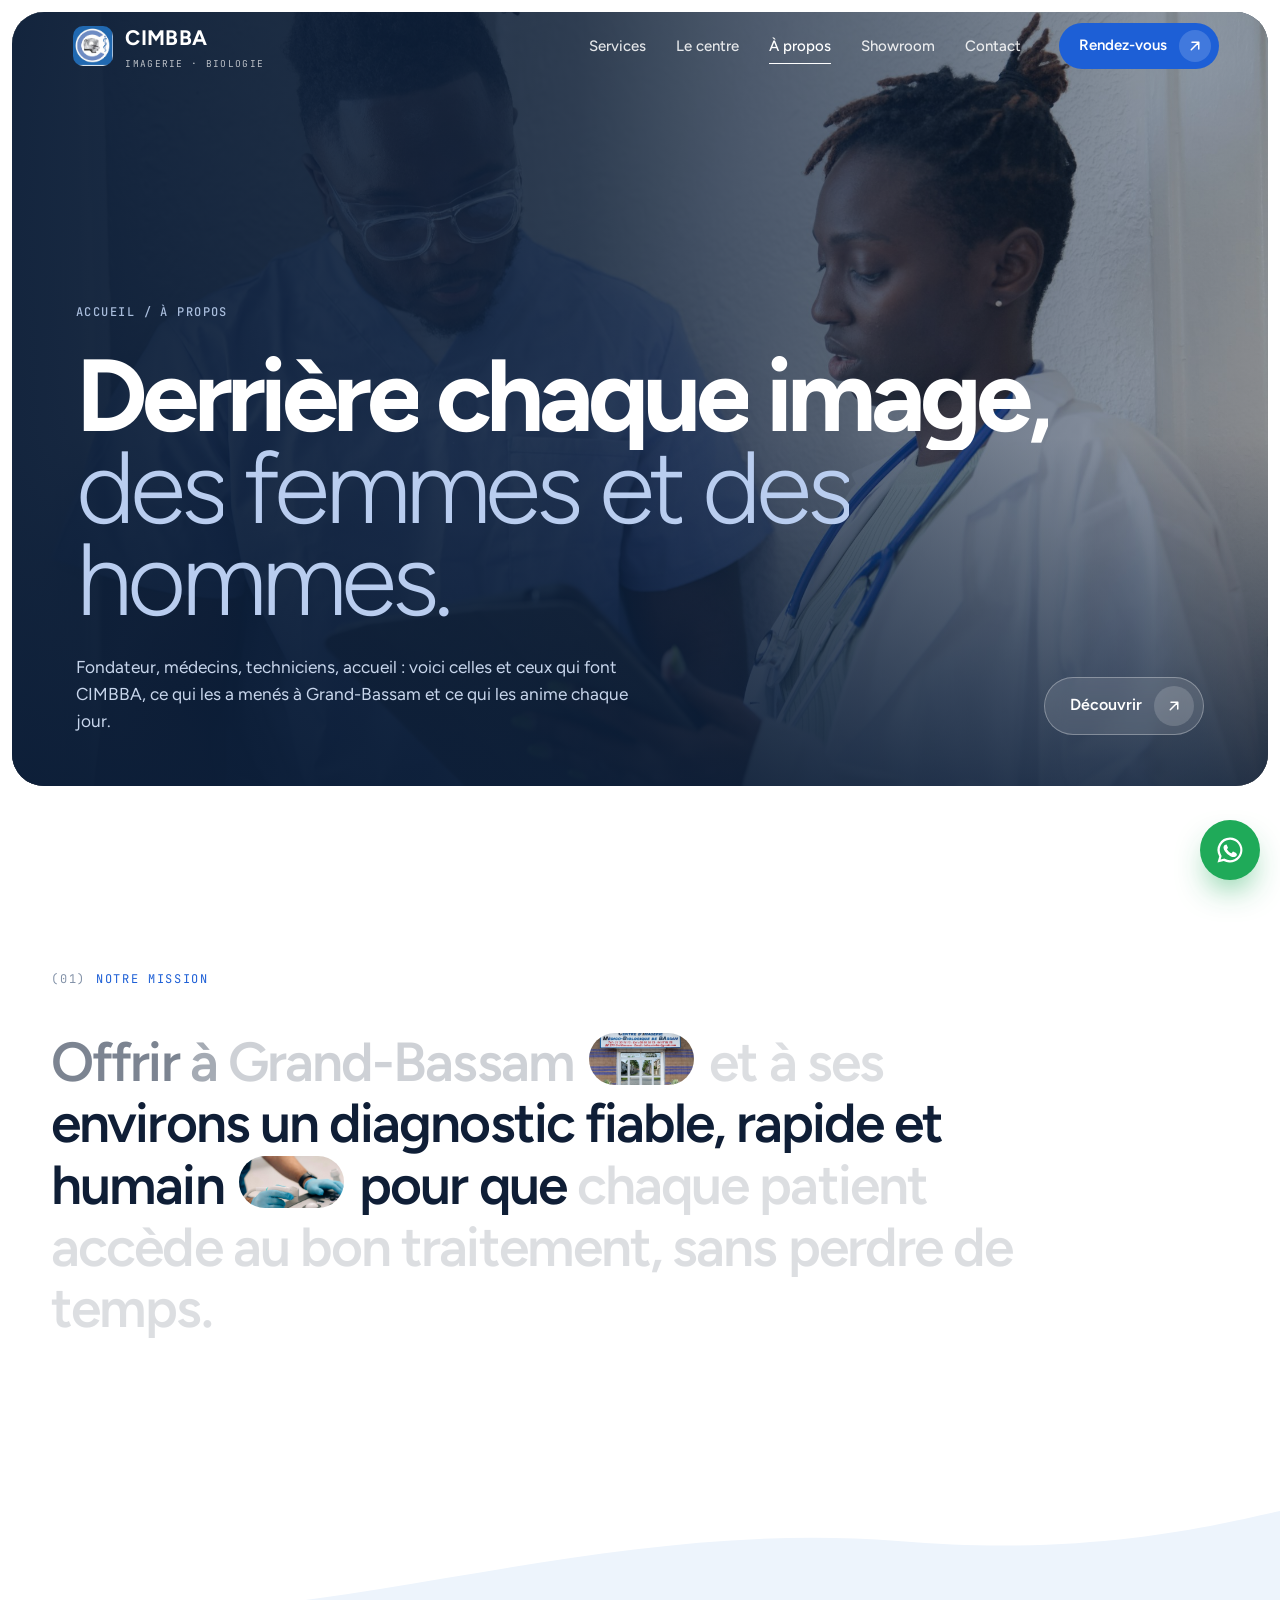
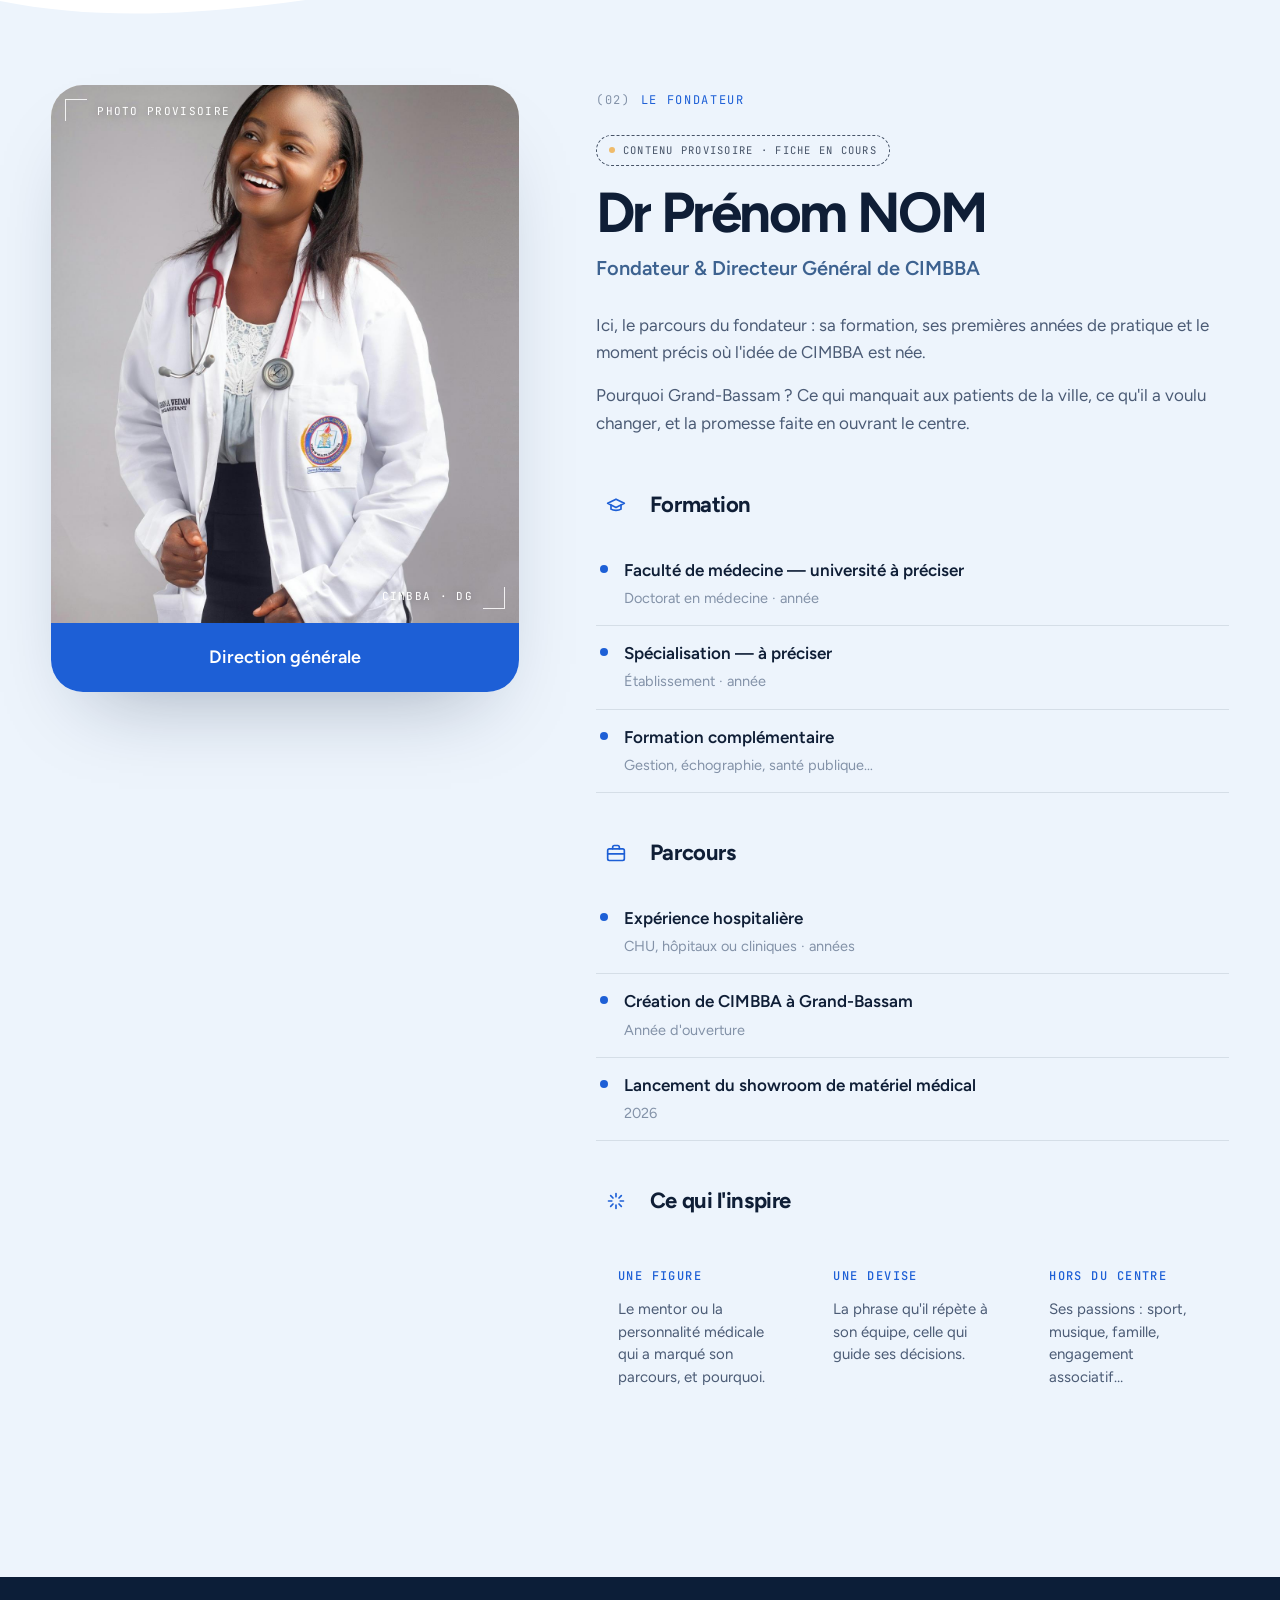
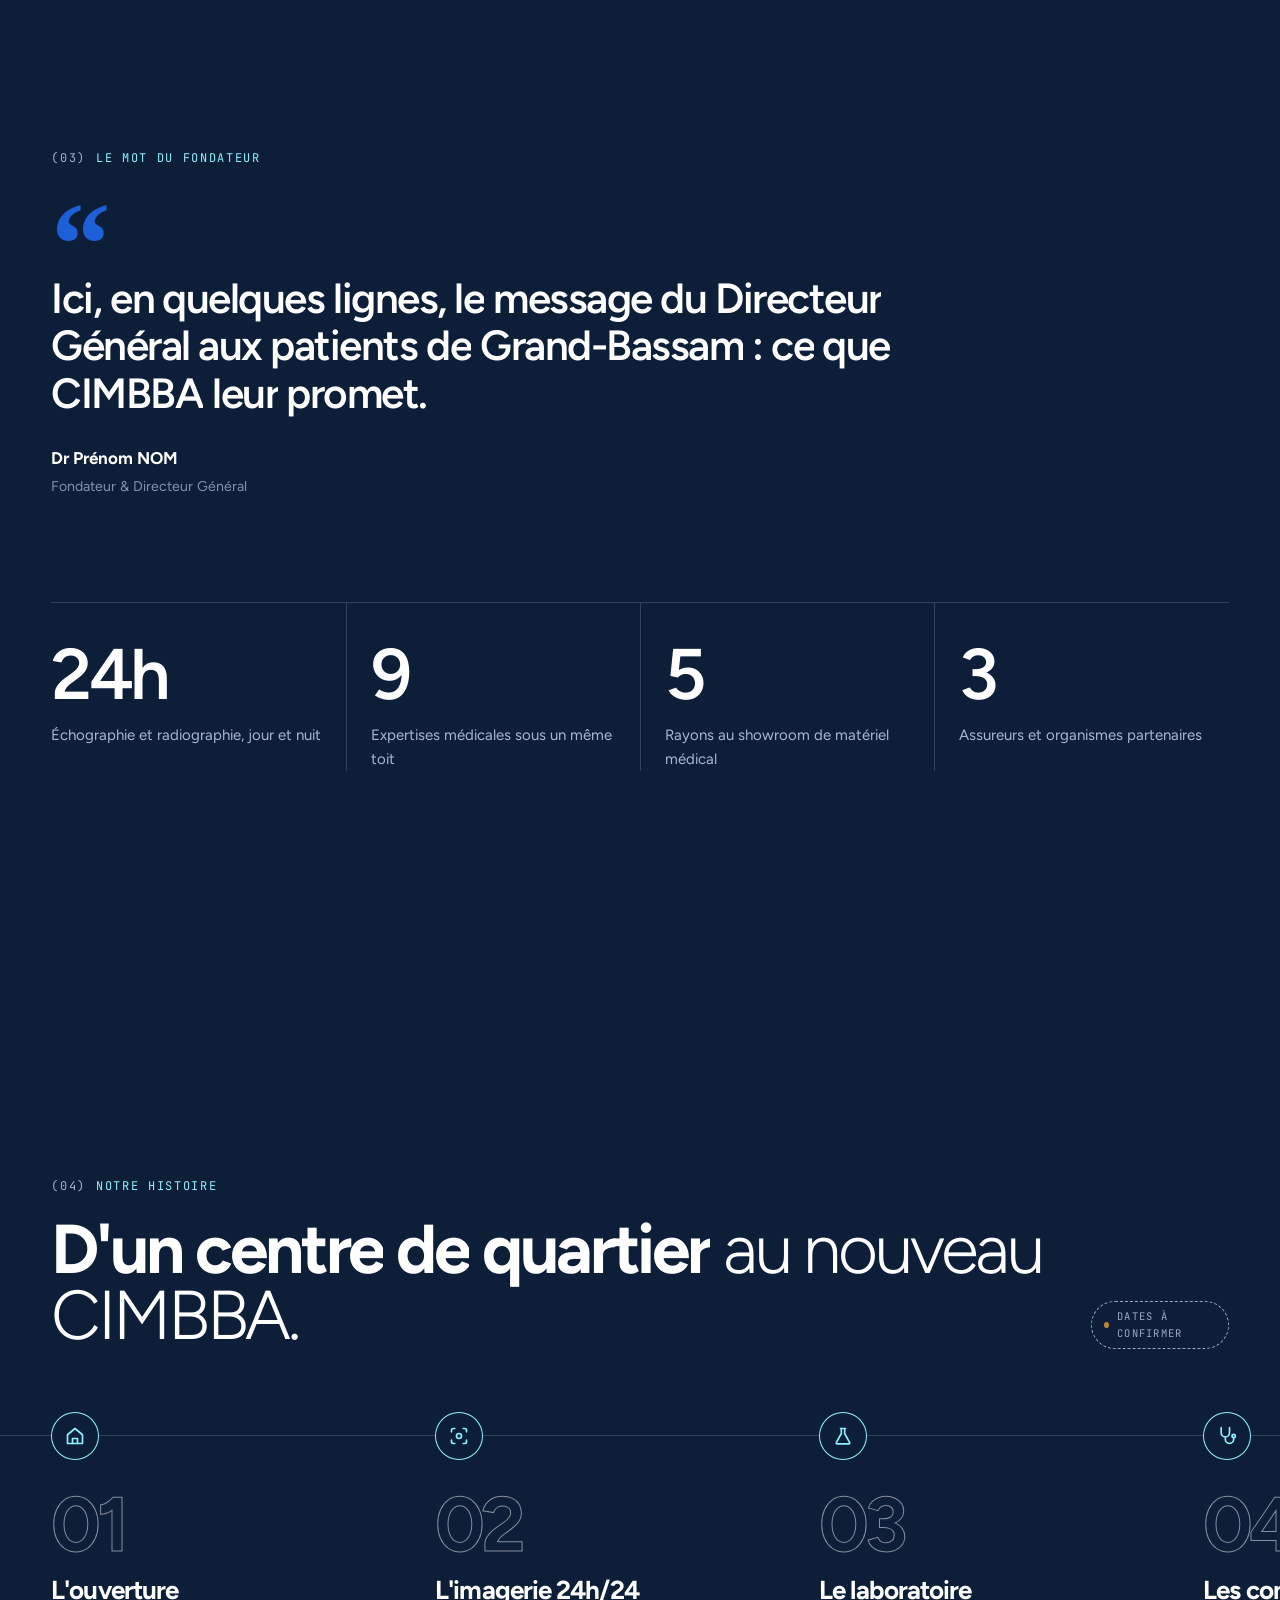
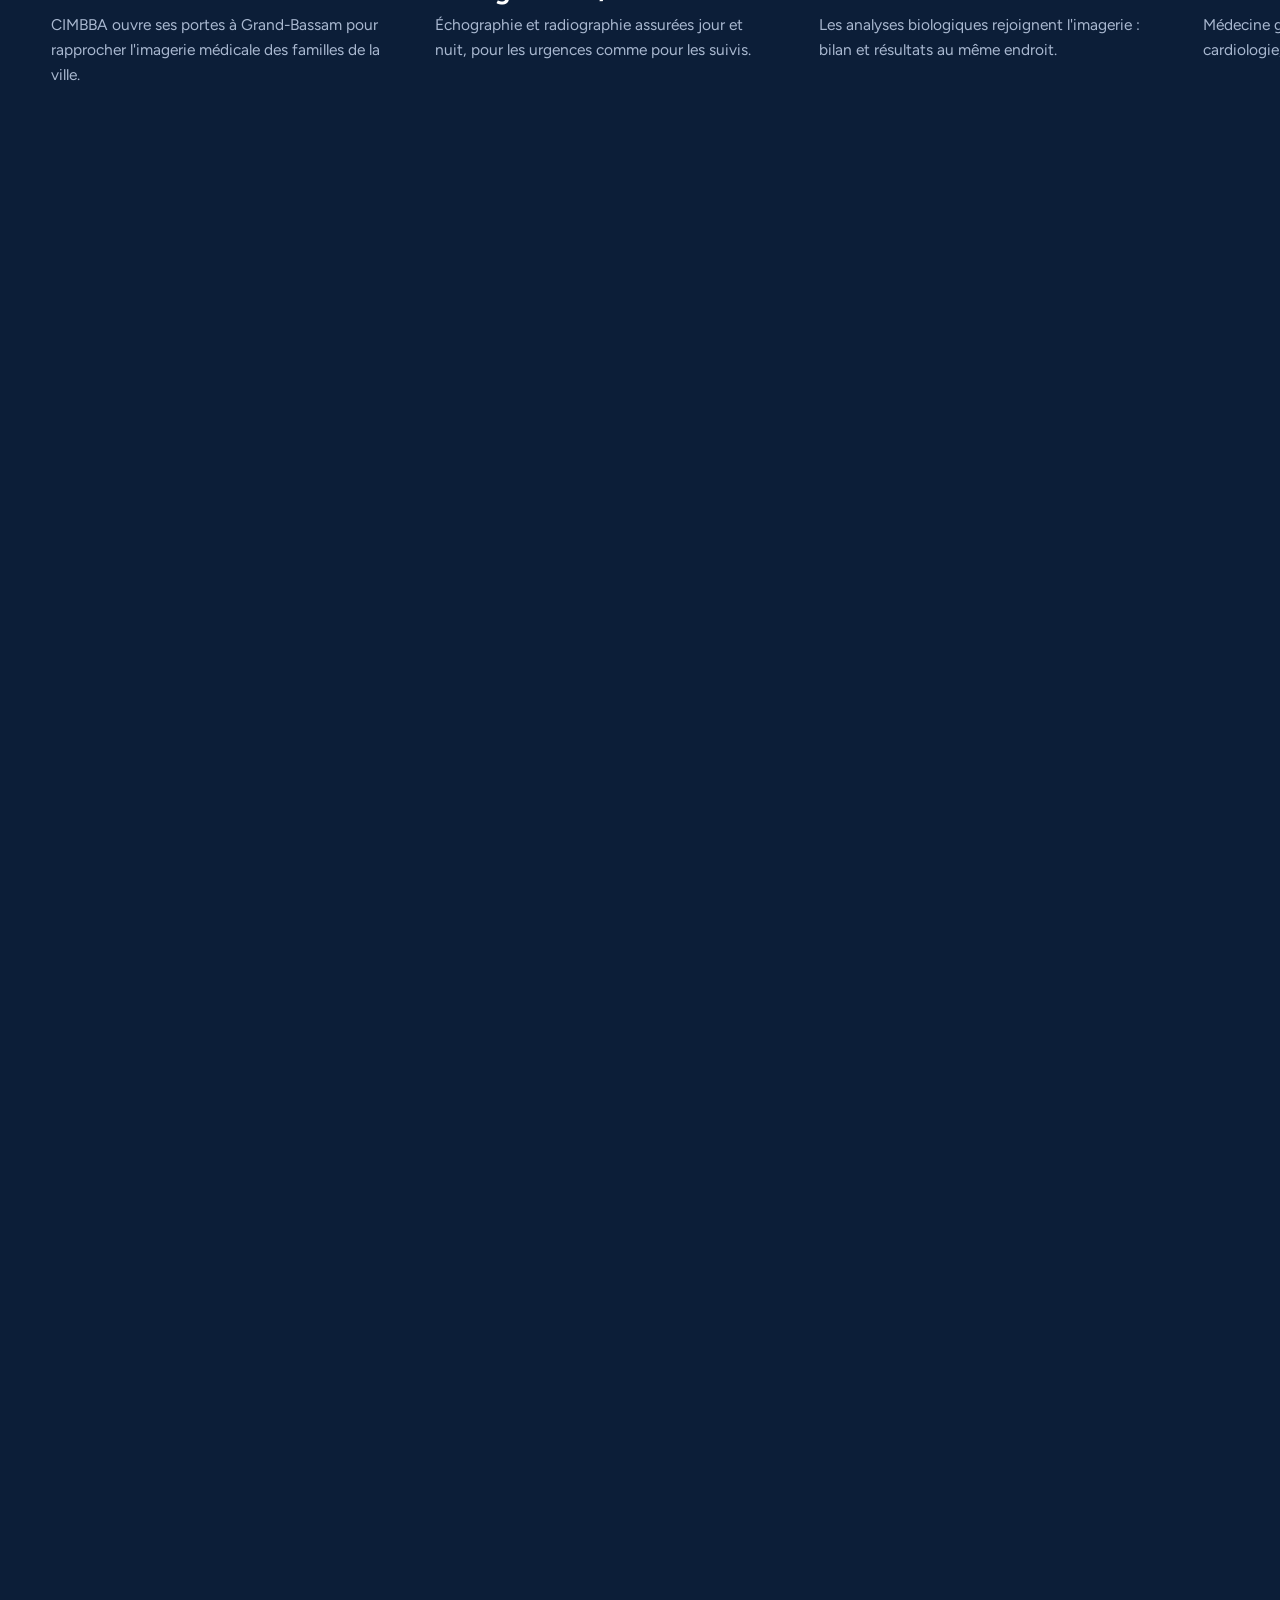
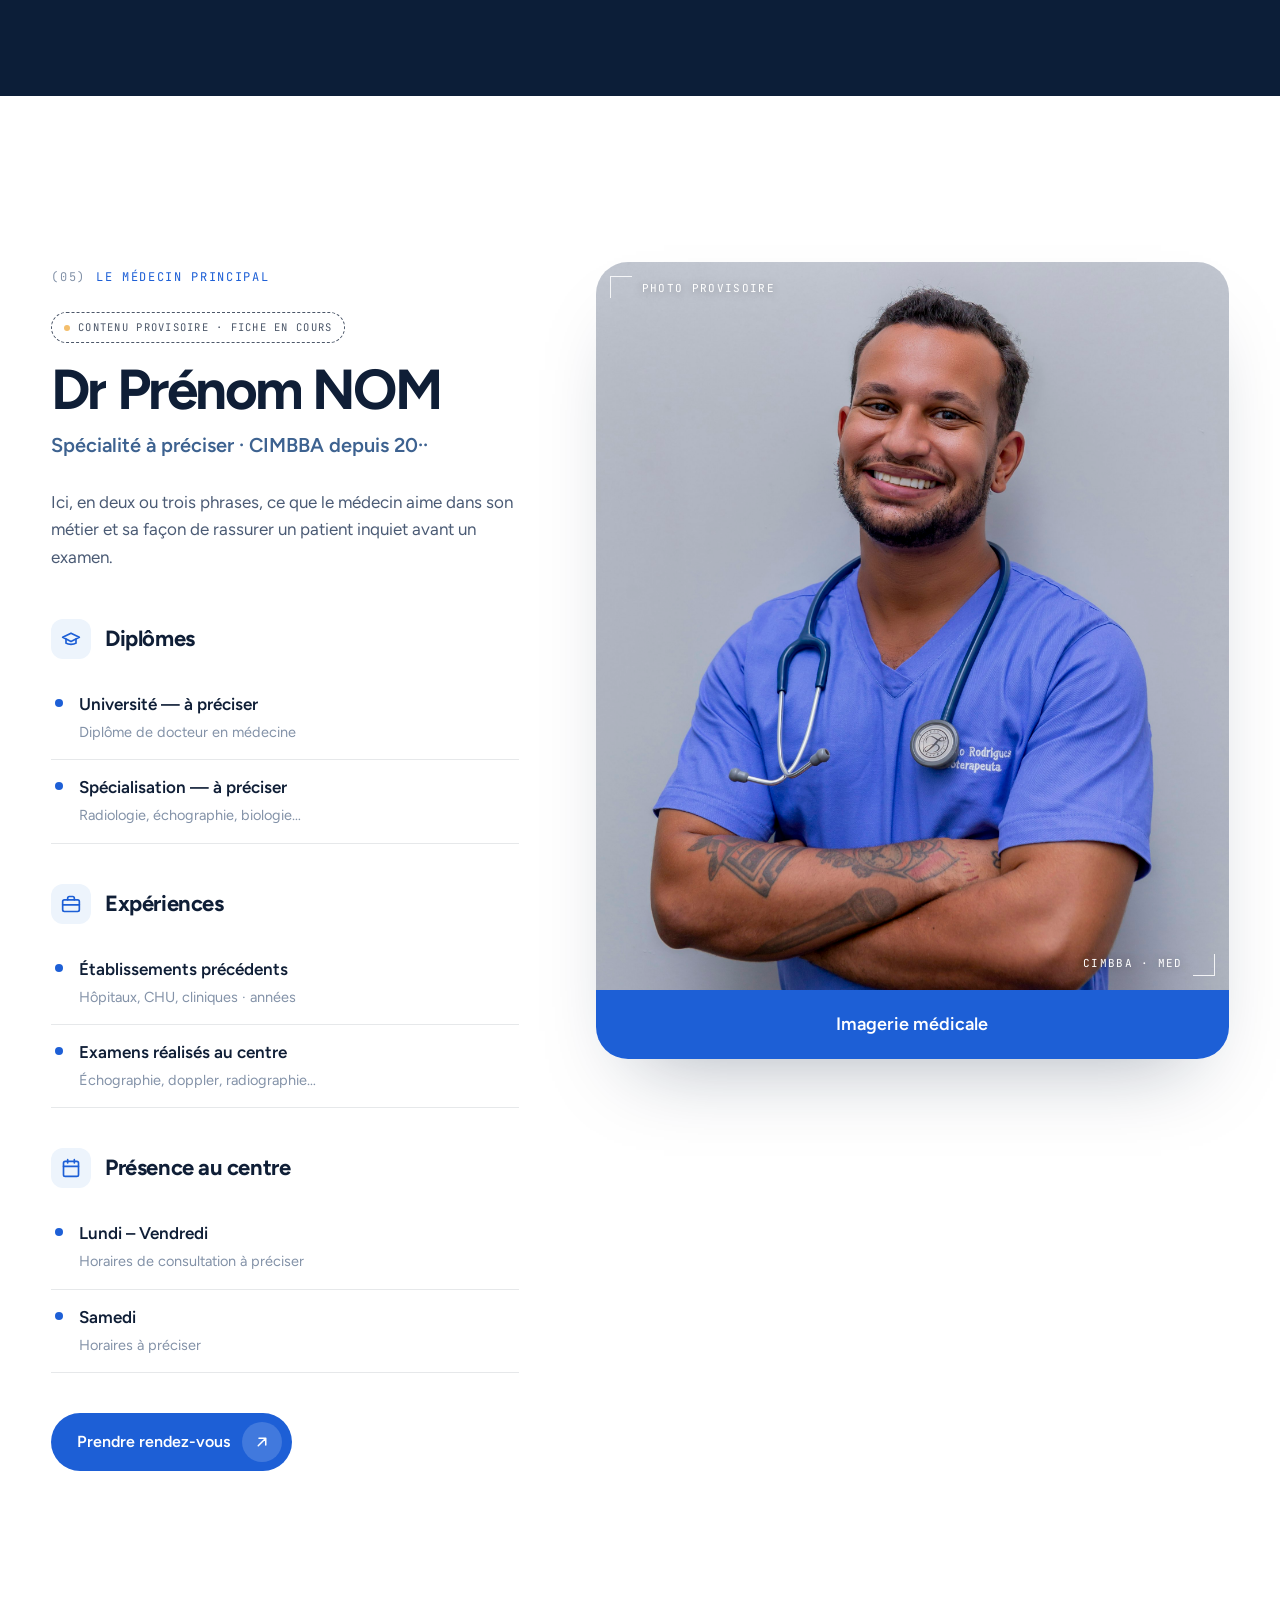
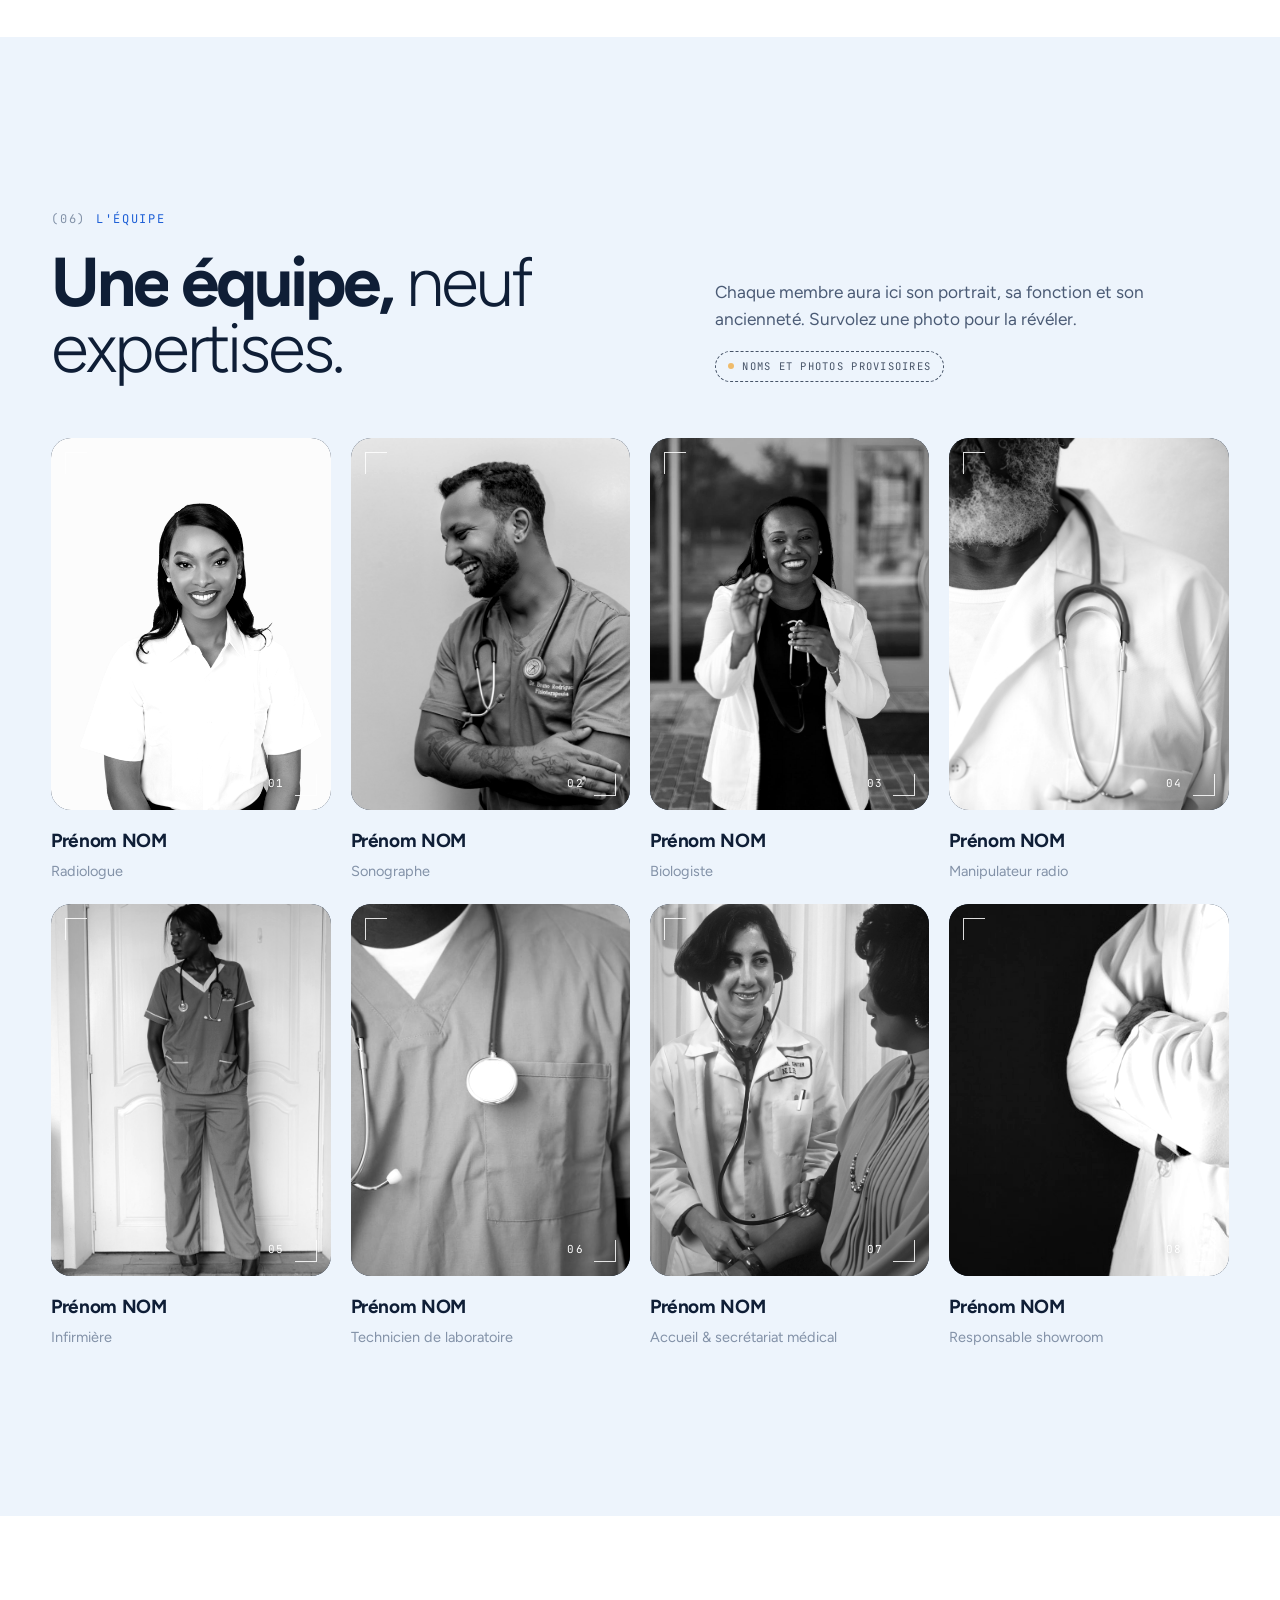
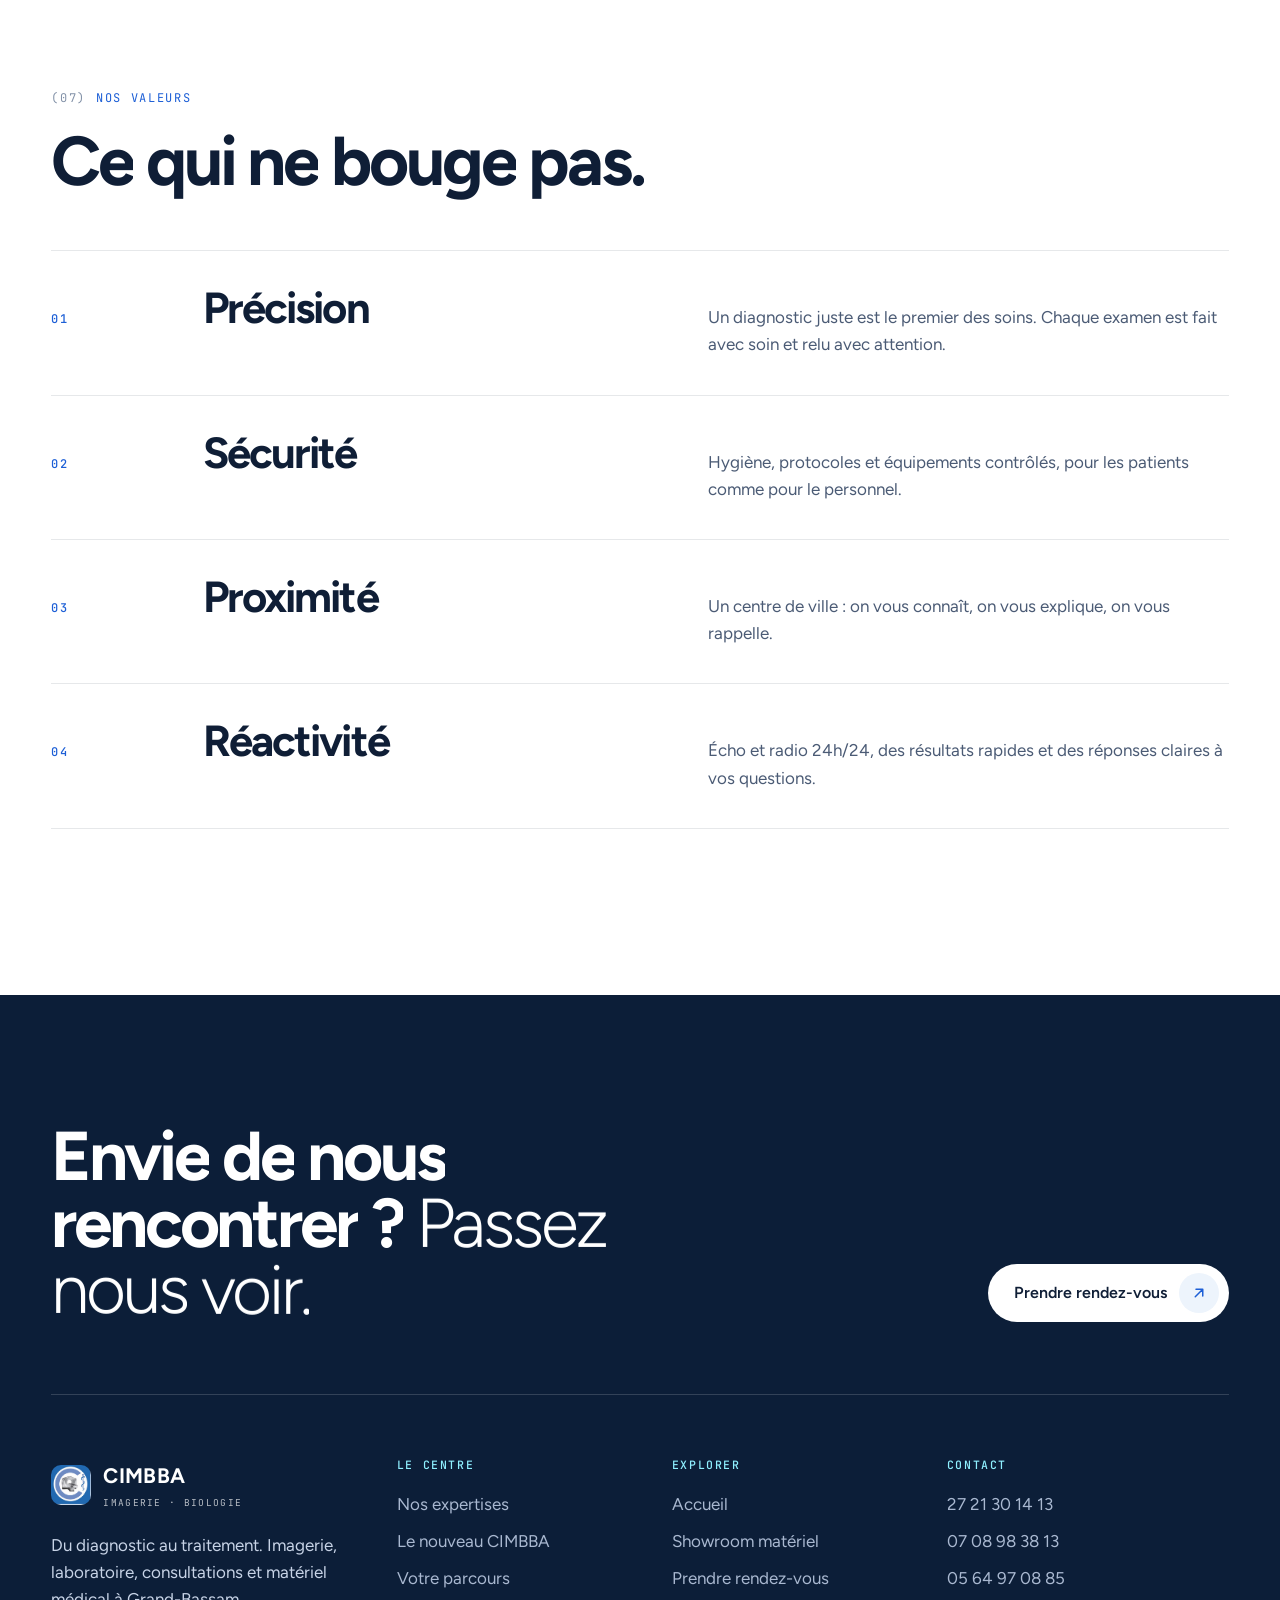
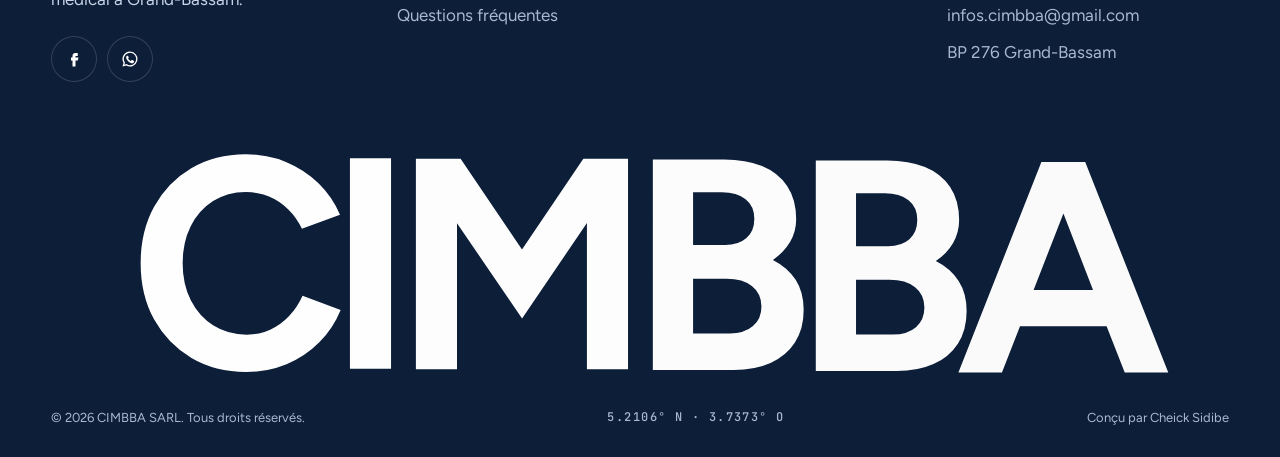
==== a-propos.html @ e75eba7c "Refonte complète du site CIMBBA : accueil, À propos et showroom - Nouvelle direction artistique insp" ====
<!DOCTYPE html>
<html lang="fr">
<head>
  <meta charset="utf-8">
  <meta name="viewport" content="width=device-width, initial-scale=1">
  <title>À propos — CIMBBA, ceux qui font le centre</title>
  <meta name="description" content="L'histoire de CIMBBA à Grand-Bassam, son fondateur, son équipe médicale et ses valeurs : du diagnostic au traitement.">
  <meta name="theme-color" content="#0c1e38">
  <meta property="og:title" content="À propos de CIMBBA">
  <meta property="og:image" content="assets/img/stock/c-tab.jpg">
  <link rel="icon" href="assets/img/new/logo-mark.png">
  <link rel="apple-touch-icon" href="assets/img/apple-touch-icon.png">
  <script>
    (function (d) {
      var h = d.documentElement, r = matchMedia("(prefers-reduced-motion: reduce)").matches;
      h.classList.add("no-loader");
      if (!r) h.classList.add("motion");
      try { if (!r && sessionStorage.getItem("cimbba-pt")) h.classList.add("pt-in"); } catch (e) {}
      setTimeout(function () { if (!window.__cimbbaReady) h.classList.remove("motion", "pt-in"); }, 5000);
    })(document);
  </script>
  <link rel="preconnect" href="https://fonts.googleapis.com">
  <link rel="preconnect" href="https://fonts.gstatic.com" crossorigin>
  <link href="https://fonts.googleapis.com/css2?family=Figtree:wght@300;400;500;600;700&family=JetBrains+Mono:wght@400;500;600&display=swap" rel="stylesheet">
  <link rel="stylesheet" href="assets/css/cimbba.css">
</head>
<body>

  <svg width="0" height="0" style="position:absolute" aria-hidden="true">
    <symbol id="i-arrow" viewBox="0 0 24 24" fill="none" stroke="currentColor" stroke-width="2" stroke-linecap="round" stroke-linejoin="round"><path d="M7 17 17 7M8 7h9v9"/></symbol>
    <symbol id="i-right" viewBox="0 0 24 24" fill="none" stroke="currentColor" stroke-width="2" stroke-linecap="round" stroke-linejoin="round"><path d="M5 12h14M13 6l6 6-6 6"/></symbol>
    <symbol id="i-phone" viewBox="0 0 24 24" fill="none" stroke="currentColor" stroke-width="2" stroke-linecap="round" stroke-linejoin="round"><path d="M22 16.9v3a2 2 0 0 1-2.2 2 19.8 19.8 0 0 1-8.6-3.1 19.5 19.5 0 0 1-6-6A19.8 19.8 0 0 1 2.1 4.2 2 2 0 0 1 4.1 2h3a2 2 0 0 1 2 1.7c.1.9.4 1.8.7 2.7a2 2 0 0 1-.5 2.1L8 9.8a16 16 0 0 0 6 6l1.3-1.3a2 2 0 0 1 2.1-.4c.9.3 1.8.6 2.7.7a2 2 0 0 1 1.7 2z"/></symbol>
    <symbol id="i-grad" viewBox="0 0 24 24" fill="none" stroke="currentColor" stroke-width="2" stroke-linecap="round" stroke-linejoin="round"><path d="M22 10 12 5 2 10l10 5 10-5z"/><path d="M6 12v5c3 2 9 2 12 0v-5"/></symbol>
    <symbol id="i-case" viewBox="0 0 24 24" fill="none" stroke="currentColor" stroke-width="2" stroke-linecap="round" stroke-linejoin="round"><rect x="2" y="7" width="20" height="14" rx="2"/><path d="M16 7V5a2 2 0 0 0-2-2h-4a2 2 0 0 0-2 2v2M2 13h20"/></symbol>
    <symbol id="i-spark" viewBox="0 0 24 24" fill="none" stroke="currentColor" stroke-width="2" stroke-linecap="round" stroke-linejoin="round"><path d="M12 3v4M12 17v4M3 12h4M17 12h4M5.6 5.6l2.8 2.8M15.6 15.6l2.8 2.8M5.6 18.4l2.8-2.8M15.6 8.4l2.8-2.8"/></symbol>
    <symbol id="i-cal" viewBox="0 0 24 24" fill="none" stroke="currentColor" stroke-width="2" stroke-linecap="round" stroke-linejoin="round"><rect x="3" y="4" width="18" height="18" rx="2"/><path d="M16 2v4M8 2v4M3 10h18"/></symbol>
    <symbol id="i-scan" viewBox="0 0 24 24" fill="none" stroke="currentColor" stroke-width="2" stroke-linecap="round" stroke-linejoin="round"><path d="M3 7V5a2 2 0 0 1 2-2h2M17 3h2a2 2 0 0 1 2 2v2M21 17v2a2 2 0 0 1-2 2h-2M7 21H5a2 2 0 0 1-2-2v-2"/><circle cx="12" cy="12" r="3"/></symbol>
    <symbol id="i-flask" viewBox="0 0 24 24" fill="none" stroke="currentColor" stroke-width="2" stroke-linecap="round" stroke-linejoin="round"><path d="M9 3h6M10 3v6L4 20a1 1 0 0 0 .9 1.5h14.2A1 1 0 0 0 20 20l-6-11V3"/></symbol>
    <symbol id="i-steth" viewBox="0 0 24 24" fill="none" stroke="currentColor" stroke-width="2" stroke-linecap="round" stroke-linejoin="round"><path d="M5 2v6a5 5 0 0 0 10 0V2M10 13v3a5 5 0 0 0 10 0v-2"/><circle cx="20" cy="12" r="2"/></symbol>
    <symbol id="i-home" viewBox="0 0 24 24" fill="none" stroke="currentColor" stroke-width="2" stroke-linecap="round" stroke-linejoin="round"><path d="M3 10.5 12 3l9 7.5V21H3z"/><path d="M9 21v-6h6v6"/></symbol>
    <symbol id="i-bag" viewBox="0 0 24 24" fill="none" stroke="currentColor" stroke-width="2" stroke-linecap="round" stroke-linejoin="round"><path d="M6 2 3 6v14a2 2 0 0 0 2 2h14a2 2 0 0 0 2-2V6l-3-4z"/><path d="M3 6h18M16 10a4 4 0 0 1-8 0"/></symbol>
    <symbol id="i-whatsapp" viewBox="0 0 24 24" fill="currentColor"><path d="M12 2a10 10 0 0 0-8.6 15.1L2 22l5-1.3A10 10 0 1 0 12 2zm0 18.2a8.2 8.2 0 0 1-4.2-1.2l-.3-.2-3 .8.8-2.9-.2-.3A8.2 8.2 0 1 1 12 20.2zm4.5-6.1c-.2-.1-1.5-.7-1.7-.8-.2-.1-.4-.1-.6.1l-.8 1c-.1.2-.3.2-.5.1a6.7 6.7 0 0 1-3.3-2.9c-.3-.4.2-.4.7-1.3.1-.2 0-.3 0-.4l-.8-1.8c-.2-.5-.4-.4-.6-.4h-.5a1 1 0 0 0-.7.3 3 3 0 0 0-.9 2.2 5.2 5.2 0 0 0 1.1 2.7 11.8 11.8 0 0 0 4.5 4c1.7.7 2.3.8 3.2.6.5-.1 1.5-.6 1.7-1.2.2-.6.2-1.1.2-1.2-.1-.1-.2-.2-.5-.3z"/></symbol>
    <symbol id="i-facebook" viewBox="0 0 24 24" fill="currentColor"><path d="M14 8h3V4h-3a4 4 0 0 0-4 4v2H8v4h2v8h4v-8h3l1-4h-4V8.5c0-.3.2-.5.5-.5z"/></symbol>
  </svg>

  <div class="pt" aria-hidden="true">
    <div class="pt__line"></div>
    <div class="pt__mark"><img src="assets/img/new/logo-mark.png" alt=""></div>
    <p class="pt__lbl mono">Chargement de l'examen…</p>
  </div>

  <!-- ======= En-tête ======= -->
  <header class="hdr">
    <div class="hdr__bar">
      <a href="index.html" class="logo" aria-label="CIMBBA — accueil">
        <span class="logo__mark"><img src="assets/img/new/logo-mark.png" alt=""></span>
        <span><span class="logo__name">CIMBBA</span><span class="logo__sub">Imagerie · Biologie</span></span>
      </a>
      <nav class="nav" aria-label="Navigation principale">
        <a class="nav__a" href="index.html#services">Services</a>
        <a class="nav__a" href="index.html#centre">Le centre</a>
        <a class="nav__a is-on" href="a-propos.html">À propos</a>
        <a class="nav__a" href="showroom.html">Showroom</a>
        <a class="nav__a" href="index.html#rendez-vous">Contact</a>
      </nav>
      <div class="hdr__cta">
        <a class="btn btn--sm" href="index.html#rendez-vous" data-magnetic><span class="btn__label"><span>Rendez-vous</span><span>Rendez-vous</span></span><span class="btn__ico"><svg><use href="#i-arrow"/></svg></span></a>
      </div>
      <button class="burger" aria-label="Menu" aria-expanded="false" aria-controls="menu"><i></i><i></i></button>
    </div>
  </header>

  <div class="menu" id="menu">
    <nav class="menu__list" aria-label="Menu mobile">
      <a class="menu__a" href="index.html"><small>01</small>Accueil</a>
      <a class="menu__a" href="index.html#services"><small>02</small>Services</a>
      <a class="menu__a" href="a-propos.html"><small>03</small>À propos</a>
      <a class="menu__a" href="showroom.html"><small>04</small>Showroom</a>
      <a class="menu__a" href="index.html#rendez-vous"><small>05</small>Rendez-vous</a>
    </nav>
    <div class="menu__foot">
      <span class="mono">Écho &amp; radio 24h/24</span>
      <a href="tel:+2250708983813">07 08 98 38 13</a>
      <a href="mailto:infos.cimbba@gmail.com">infos.cimbba@gmail.com</a>
    </div>
  </div>

  <main>

    <!-- ======= Hero ======= -->
    <section class="phero">
      <div class="phero__card">
        <div class="phero__bg"><img src="assets/img/stock/c-tab.jpg" alt="" fetchpriority="high"></div>
        <div class="phero__inner">
          <p class="phero__crumb mono" data-intro><a href="index.html">Accueil</a> / À propos</p>
          <h1 data-split="hero">Derrière chaque image, <span class="thin">des femmes et des hommes.</span></h1>
          <div class="phero__row" data-intro>
            <p class="lead" style="color:#c8d6ec">Fondateur, médecins, techniciens, accueil : voici celles et ceux qui font CIMBBA, ce qui les a menés à Grand-Bassam et ce qui les anime chaque jour.</p>
            <a class="btn btn--glass" href="#fondateur" data-magnetic><span class="btn__label"><span>Découvrir</span><span>Découvrir</span></span><span class="btn__ico"><svg><use href="#i-arrow"/></svg></span></a>
          </div>
        </div>
      </div>
    </section>

    <!-- ======= Mission ======= -->
    <section class="sec manifesto">
      <div class="wrap">
        <span class="tag" data-fade><i>(01)</i> Notre mission</span>
        <p class="manifesto__text" data-words>Offrir à Grand-Bassam <span class="pill-img"><img src="assets/img/new/facade-actuelle.jpg" alt=""></span> et à ses environs un diagnostic fiable, rapide et humain <span class="pill-img"><img src="assets/img/stock/echo1.jpg" alt=""></span> pour que chaque patient accède au bon traitement, sans perdre de temps.</p>
      </div>
    </section>

    <div class="wave" aria-hidden="true"><svg viewBox="0 0 1440 140" preserveAspectRatio="none"><path fill="currentColor" d="M0,140 L0,96 C300,150 640,10 1010,36 C1220,52 1360,22 1440,6 L1440,140 Z"/></svg></div>

    <!-- ======= Le fondateur (fiche façon « Doctor details ») ======= -->
    <section class="sec sec--ice" id="fondateur" style="padding-top:40px">
      <div class="wrap profile">
        <aside class="profile__card" data-fade>
          <div class="film">
            <img src="assets/img/stock/doc3.jpg" alt="Photo provisoire du fondateur">
            <span class="film__lbl film__lbl--tl">Photo provisoire</span>
            <span class="film__lbl film__lbl--br">CIMBBA · DG</span>
          </div>
          <div class="profile__dept">Direction générale</div>
        </aside>

        <div>
          <span class="tag" data-fade><i>(02)</i> Le fondateur</span>
          <div style="margin:22px 0 18px" data-fade><span class="provisoire">Contenu provisoire · fiche en cours</span></div>
          <h2 class="profile__name" data-split>Dr Prénom NOM</h2>
          <p class="profile__role" data-fade>Fondateur &amp; Directeur Général de CIMBBA</p>
          <div class="profile__bio" data-fade>
            <p>Ici, le parcours du fondateur : sa formation, ses premières années de pratique et le moment précis où l'idée de CIMBBA est née.</p>
            <p>Pourquoi Grand-Bassam ? Ce qui manquait aux patients de la ville, ce qu'il a voulu changer, et la promesse faite en ouvrant le centre.</p>
          </div>

          <div class="blocks">
            <div class="block" data-fade>
              <h3><span><svg><use href="#i-grad"/></svg></span> Formation</h3>
              <ul>
                <li><b>Faculté de médecine — université à préciser</b><small>Doctorat en médecine · année</small></li>
                <li><b>Spécialisation — à préciser</b><small>Établissement · année</small></li>
                <li><b>Formation complémentaire</b><small>Gestion, échographie, santé publique…</small></li>
              </ul>
            </div>
            <div class="block" data-fade>
              <h3><span><svg><use href="#i-case"/></svg></span> Parcours</h3>
              <ul>
                <li><b>Expérience hospitalière</b><small>CHU, hôpitaux ou cliniques · années</small></li>
                <li><b>Création de CIMBBA à Grand-Bassam</b><small>Année d'ouverture</small></li>
                <li><b>Lancement du showroom de matériel médical</b><small>2026</small></li>
              </ul>
            </div>
            <div class="block" data-fade>
              <h3><span><svg><use href="#i-spark"/></svg></span> Ce qui l'inspire</h3>
              <div class="inspi">
                <div><span class="mono">Une figure</span><p>Le mentor ou la personnalité médicale qui a marqué son parcours, et pourquoi.</p></div>
                <div><span class="mono">Une devise</span><p>La phrase qu'il répète à son équipe, celle qui guide ses décisions.</p></div>
                <div><span class="mono">Hors du centre</span><p>Ses passions : sport, musique, famille, engagement associatif…</p></div>
              </div>
            </div>
          </div>
        </div>
      </div>
    </section>

    <!-- ======= Le mot du fondateur + chiffres ======= -->
    <section class="sec sec--navy">
      <div class="wrap">
        <span class="tag"><i style="color:#9fb3d1">(03)</i> Le mot du fondateur</span>
        <p class="quote" data-split style="margin-top:34px;max-width:20em">Ici, en quelques lignes, le message du Directeur Général aux patients de Grand-Bassam : ce que CIMBBA leur promet.</p>
        <div class="sign" data-fade style="color:#a9b8d0"><span><b style="color:#fff">Dr Prénom NOM</b><small>Fondateur &amp; Directeur Général</small></span></div>
        <div class="kpis" style="margin-top:clamp(64px,8vw,120px)">
          <div class="kpi" data-fade><strong data-count="24" data-suffix="h">24h</strong><span>Échographie et radiographie, jour et nuit</span></div>
          <div class="kpi" data-fade data-delay="1"><strong data-count="9">9</strong><span>Expertises médicales sous un même toit</span></div>
          <div class="kpi" data-fade data-delay="2"><strong data-count="5">5</strong><span>Rayons au showroom de matériel médical</span></div>
          <div class="kpi" data-fade data-delay="3"><strong data-count="3">3</strong><span>Assureurs et organismes partenaires</span></div>
        </div>
      </div>
    </section>

    <!-- ======= Histoire (frise horizontale) ======= -->
    <section class="tl">
      <div class="tl__pin">
        <div class="tl__head">
          <div>
            <span class="tag"><i style="color:#9fb3d1">(04)</i> Notre histoire</span>
            <h2 class="h2" data-split style="margin-top:18px">D'un centre de quartier <span class="thin">au nouveau CIMBBA.</span></h2>
          </div>
          <span class="provisoire" style="color:#c8d6ec">Dates à confirmer</span>
        </div>
        <div class="tl__track">
          <div class="tl__item"><span class="tl__dot"><svg><use href="#i-home"/></svg></span><div class="tl__year">01</div><h3>L'ouverture</h3><p>CIMBBA ouvre ses portes à Grand-Bassam pour rapprocher l'imagerie médicale des familles de la ville.</p></div>
          <div class="tl__item"><span class="tl__dot"><svg><use href="#i-scan"/></svg></span><div class="tl__year">02</div><h3>L'imagerie 24h/24</h3><p>Échographie et radiographie assurées jour et nuit, pour les urgences comme pour les suivis.</p></div>
          <div class="tl__item"><span class="tl__dot"><svg><use href="#i-flask"/></svg></span><div class="tl__year">03</div><h3>Le laboratoire</h3><p>Les analyses biologiques rejoignent l'imagerie : bilan et résultats au même endroit.</p></div>
          <div class="tl__item"><span class="tl__dot"><svg><use href="#i-steth"/></svg></span><div class="tl__year">04</div><h3>Les consultations</h3><p>Médecine générale, gynécologie, pédiatrie, cardiologie, neurologie et rhumatologie.</p></div>
          <div class="tl__item"><span class="tl__dot"><svg><use href="#i-spark"/></svg></span><div class="tl__year">2026</div><h3>Le nouveau CIMBBA</h3><p>Travaux, nouvelle identité, nouveaux espaces d'accueil et d'attente, signalétique repensée.</p></div>
          <div class="tl__item"><span class="tl__dot"><svg><use href="#i-bag"/></svg></span><div class="tl__year">2026</div><h3>Le showroom</h3><p>Ouverture de l'espace de vente de matériel et d'équipement médical.</p></div>
          <div class="tl__item"><span class="tl__dot"><svg><use href="#i-arrow"/></svg></span><div class="tl__year">Demain</div><h3>La suite</h3><p>Elle s'écrit avec nos patients, nos partenaires et les médecins qui nous font confiance.</p></div>
        </div>
      </div>
    </section>

    <!-- ======= Médecin principal ======= -->
    <section class="sec" id="medecin">
      <div class="wrap profile">
        <div>
          <span class="tag" data-fade><i>(05)</i> Le médecin principal</span>
          <div style="margin:22px 0 18px" data-fade><span class="provisoire">Contenu provisoire · fiche en cours</span></div>
          <h2 class="profile__name" data-split>Dr Prénom NOM</h2>
          <p class="profile__role" data-fade>Spécialité à préciser · CIMBBA depuis 20··</p>
          <div class="profile__bio" data-fade>
            <p>Ici, en deux ou trois phrases, ce que le médecin aime dans son métier et sa façon de rassurer un patient inquiet avant un examen.</p>
          </div>
          <div class="blocks">
            <div class="block" data-fade>
              <h3><span><svg><use href="#i-grad"/></svg></span> Diplômes</h3>
              <ul>
                <li><b>Université — à préciser</b><small>Diplôme de docteur en médecine</small></li>
                <li><b>Spécialisation — à préciser</b><small>Radiologie, échographie, biologie…</small></li>
              </ul>
            </div>
            <div class="block" data-fade>
              <h3><span><svg><use href="#i-case"/></svg></span> Expériences</h3>
              <ul>
                <li><b>Établissements précédents</b><small>Hôpitaux, CHU, cliniques · années</small></li>
                <li><b>Examens réalisés au centre</b><small>Échographie, doppler, radiographie…</small></li>
              </ul>
            </div>
            <div class="block" data-fade>
              <h3><span><svg><use href="#i-cal"/></svg></span> Présence au centre</h3>
              <ul>
                <li><b>Lundi – Vendredi</b><small>Horaires de consultation à préciser</small></li>
                <li><b>Samedi</b><small>Horaires à préciser</small></li>
              </ul>
            </div>
          </div>
          <div style="margin-top:40px" data-fade>
            <a class="btn" href="index.html#rendez-vous" data-magnetic><span class="btn__label"><span>Prendre rendez-vous</span><span>Prendre rendez-vous</span></span><span class="btn__ico"><svg><use href="#i-arrow"/></svg></span></a>
          </div>
        </div>
        <aside class="profile__card" data-fade>
          <div class="film">
            <img src="assets/img/stock/p-man1.jpg" alt="Photo provisoire du médecin principal">
            <span class="film__lbl film__lbl--tl">Photo provisoire</span>
            <span class="film__lbl film__lbl--br">CIMBBA · MED</span>
          </div>
          <div class="profile__dept">Imagerie médicale</div>
        </aside>
      </div>
    </section>

    <!-- ======= Équipe ======= -->
    <section class="sec sec--ice">
      <div class="wrap">
        <div class="ba-head">
          <div>
            <span class="tag"><i>(06)</i> L'équipe</span>
            <h2 class="h2" data-split style="margin-top:18px">Une équipe, <span class="thin">neuf expertises.</span></h2>
          </div>
          <div>
            <p class="lead" data-fade>Chaque membre aura ici son portrait, sa fonction et son ancienneté. Survolez une photo pour la révéler.</p>
            <div style="margin-top:18px" data-fade><span class="provisoire">Noms et photos provisoires</span></div>
          </div>
        </div>
        <div class="team">
          <div class="member" data-fade><div class="film"><img src="assets/img/stock/p-woman1.jpg" alt="" loading="lazy"><span class="film__lbl film__lbl--br">01</span></div><div class="member__info"><b>Prénom NOM</b><span>Radiologue</span></div></div>
          <div class="member" data-fade data-delay="1"><div class="film"><img src="assets/img/stock/p-man2.jpg" alt="" loading="lazy"><span class="film__lbl film__lbl--br">02</span></div><div class="member__info"><b>Prénom NOM</b><span>Sonographe</span></div></div>
          <div class="member" data-fade data-delay="2"><div class="film"><img src="assets/img/stock/doc2.jpg" alt="" loading="lazy"><span class="film__lbl film__lbl--br">03</span></div><div class="member__info"><b>Prénom NOM</b><span>Biologiste</span></div></div>
          <div class="member" data-fade data-delay="3"><div class="film"><img src="assets/img/stock/c-man.jpg" alt="" loading="lazy"><span class="film__lbl film__lbl--br">04</span></div><div class="member__info"><b>Prénom NOM</b><span>Manipulateur radio</span></div></div>
          <div class="member" data-fade><div class="film"><img src="assets/img/stock/p-woman2.jpg" alt="" loading="lazy"><span class="film__lbl film__lbl--br">05</span></div><div class="member__info"><b>Prénom NOM</b><span>Infirmière</span></div></div>
          <div class="member" data-fade data-delay="1"><div class="film"><img src="assets/img/stock/doc4.jpg" alt="" loading="lazy"><span class="film__lbl film__lbl--br">06</span></div><div class="member__info"><b>Prénom NOM</b><span>Technicien de laboratoire</span></div></div>
          <div class="member" data-fade data-delay="2"><div class="film"><img src="assets/img/stock/c-talk.jpg" alt="" loading="lazy"><span class="film__lbl film__lbl--br">07</span></div><div class="member__info"><b>Prénom NOM</b><span>Accueil &amp; secrétariat médical</span></div></div>
          <div class="member" data-fade data-delay="3"><div class="film"><img src="assets/img/stock/p-coat.jpg" alt="" loading="lazy" style="object-position:50% 20%"><span class="film__lbl film__lbl--br">08</span></div><div class="member__info"><b>Prénom NOM</b><span>Responsable showroom</span></div></div>
        </div>
      </div>
    </section>

    <!-- ======= Valeurs ======= -->
    <section class="sec">
      <div class="wrap">
        <span class="tag" data-fade><i>(07)</i> Nos valeurs</span>
        <h2 class="h2" data-split style="margin:18px 0 56px">Ce qui ne bouge pas.</h2>
        <div class="values">
          <div class="value" data-fade><span class="mono">01</span><h3>Précision</h3><p>Un diagnostic juste est le premier des soins. Chaque examen est fait avec soin et relu avec attention.</p></div>
          <div class="value" data-fade><span class="mono">02</span><h3>Sécurité</h3><p>Hygiène, protocoles et équipements contrôlés, pour les patients comme pour le personnel.</p></div>
          <div class="value" data-fade><span class="mono">03</span><h3>Proximité</h3><p>Un centre de ville : on vous connaît, on vous explique, on vous rappelle.</p></div>
          <div class="value" data-fade><span class="mono">04</span><h3>Réactivité</h3><p>Écho et radio 24h/24, des résultats rapides et des réponses claires à vos questions.</p></div>
        </div>
      </div>
    </section>

  </main>

  <!-- ======= Pied de page ======= -->
  <footer class="ftr">
    <div class="wrap">
      <div class="ftr__cta">
        <h2 class="h2" data-split>Envie de nous rencontrer ? <span class="thin">Passez nous voir.</span></h2>
        <a class="btn btn--light" href="index.html#rendez-vous" data-magnetic><span class="btn__label"><span>Prendre rendez-vous</span><span>Prendre rendez-vous</span></span><span class="btn__ico"><svg><use href="#i-arrow"/></svg></span></a>
      </div>
      <div class="ftr__grid">
        <div>
          <a href="index.html" class="logo"><span class="logo__mark"><img src="assets/img/new/logo-mark.png" alt=""></span><span><span class="logo__name">CIMBBA</span><span class="logo__sub">Imagerie · Biologie</span></span></a>
          <p class="ftr__about">Du diagnostic au traitement. Imagerie, laboratoire, consultations et matériel médical à Grand-Bassam.</p>
          <div class="ftr__social">
            <a href="https://www.facebook.com/cimbba.cimbba" target="_blank" rel="noopener" aria-label="Facebook"><svg><use href="#i-facebook"/></svg></a>
            <a href="https://wa.me/2250708983813" target="_blank" rel="noopener" aria-label="WhatsApp"><svg><use href="#i-whatsapp"/></svg></a>
          </div>
        </div>
        <div>
          <h4>Le centre</h4>
          <ul>
            <li><a href="index.html#services">Nos expertises</a></li>
            <li><a href="index.html#centre">Le nouveau CIMBBA</a></li>
            <li><a href="index.html#parcours">Votre parcours</a></li>
            <li><a href="index.html#faq">Questions fréquentes</a></li>
          </ul>
        </div>
        <div>
          <h4>Explorer</h4>
          <ul>
            <li><a href="index.html">Accueil</a></li>
            <li><a href="showroom.html">Showroom matériel</a></li>
            <li><a href="index.html#rendez-vous">Prendre rendez-vous</a></li>
          </ul>
        </div>
        <div>
          <h4>Contact</h4>
          <ul>
            <li><a href="tel:+2252721301413">27 21 30 14 13</a></li>
            <li><a href="tel:+2250708983813">07 08 98 38 13</a></li>
            <li><a href="tel:+2250564970885">05 64 97 08 85</a></li>
            <li><a href="mailto:infos.cimbba@gmail.com">infos.cimbba@gmail.com</a></li>
            <li>BP 276 Grand-Bassam</li>
          </ul>
        </div>
      </div>
    </div>
    <div class="ftr__word" aria-hidden="true">CIMBBA</div>
    <div class="wrap">
      <div class="ftr__bottom">
        <span>© <span data-year>2026</span> CIMBBA SARL. Tous droits réservés.</span>
        <span class="mono">5.2106° N · 3.7373° O</span>
        <span>Conçu par <a href="https://www.linkedin.com/in/cheick-sidibe27/" target="_blank" rel="noopener">Cheick Sidibe</a></span>
      </div>
    </div>
  </footer>

  <a class="wa" href="https://wa.me/2250708983813" target="_blank" rel="noopener" aria-label="Nous écrire sur WhatsApp"><svg><use href="#i-whatsapp"/></svg></a>

  <script src="assets/vendor/motion/gsap.min.js"></script>
  <script src="assets/vendor/motion/ScrollTrigger.min.js"></script>
  <script src="assets/vendor/motion/lenis.min.js"></script>
  <script src="assets/js/cimbba.js"></script>
</body>
</html>
---- assets/css/cimbba.css ----
/* ==========================================================================
   CIMBBA — design system
   DA : bleu ardoise / bleu clinique / blanc glacé + langage « film de radiologie »
   (repères d'angle, annotations mono, balayages). Animations : assets/js/cimbba.js
   ========================================================================== */

:root {
  --navy: #0c1e38;
  --navy-2: #13294a;
  --slate: #2d4b6e;
  --slate-2: #3d6290;
  --blue: #1d5fd6;
  --blue-2: #154bb0;
  --sky: #d8e8fb;
  --ice: #edf4fc;
  --mist: #f6f9fd;
  --white: #ffffff;
  --ink: #0f1e36;
  --ink-2: #4b5b75;
  --muted: #8392a8;
  --line: rgba(15, 30, 54, .1);
  --line-light: rgba(255, 255, 255, .16);
  --scan: #8ff0ff;
  --green: #62c25b;

  --font: "Figtree", system-ui, -apple-system, "Segoe UI", Roboto, sans-serif;
  --mono: "JetBrains Mono", ui-monospace, "SFMono-Regular", Menlo, monospace;

  --r-sm: 12px;
  --r: 20px;
  --r-lg: 32px;
  --ease: cubic-bezier(.65, .05, .2, 1);
  --ease-out: cubic-bezier(.16, 1, .3, 1);
  --gutter: clamp(16px, 4vw, 56px);
  --max: 1320px;
  --header-h: 84px;
}

*, *::before, *::after { box-sizing: border-box; }
html { -webkit-text-size-adjust: 100%; }
html.lenis, html.lenis body { height: auto; }
.lenis.lenis-smooth { scroll-behavior: auto !important; }
.lenis.lenis-stopped { overflow: hidden; }
body {
  margin: 0;
  font-family: var(--font);
  font-size: 17px;
  line-height: 1.6;
  color: var(--ink);
  background: var(--white);
  -webkit-font-smoothing: antialiased;
  overflow-x: hidden;
}
img, svg, video { display: block; max-width: 100%; }
a { color: inherit; text-decoration: none; }
button, input, select, textarea { font: inherit; color: inherit; }
button { cursor: pointer; }
h1, h2, h3, h4 { margin: 0; font-weight: 700; letter-spacing: -0.035em; line-height: 1; }
p { margin: 0; }
ul, ol { margin: 0; padding: 0; list-style: none; }
::selection { background: var(--blue); color: #fff; }
:focus-visible { outline: 2px solid var(--blue); outline-offset: 3px; border-radius: 6px; }
.sr-only { position: absolute; width: 1px; height: 1px; overflow: hidden; clip: rect(0 0 0 0); white-space: nowrap; }

.wrap { width: 100%; max-width: var(--max); margin: 0 auto; padding: 0 var(--gutter); }
.sec { padding: clamp(96px, 13vw, 180px) 0; position: relative; }
.sec--ice { background: var(--ice); }
.sec--navy { background: var(--navy); color: #fff; }

/* ---------- Typo ---------- */
.mono { font-family: var(--mono); font-size: 12px; letter-spacing: .12em; text-transform: uppercase; font-weight: 500; }
.tag { display: inline-flex; align-items: center; gap: 10px; font-family: var(--mono); font-size: 12px; letter-spacing: .14em; text-transform: uppercase; color: var(--blue); }
.tag i { font-style: normal; color: var(--muted); }
.sec--navy .tag, .on-dark .tag { color: var(--scan); }
.display { font-size: clamp(46px, 7.4vw, 124px); line-height: .92; letter-spacing: -0.05em; }
.h2 { font-size: clamp(38px, 5.4vw, 84px); line-height: .96; letter-spacing: -0.045em; }
.h3 { font-size: clamp(26px, 2.6vw, 38px); letter-spacing: -0.03em; line-height: 1.05; }
.lead { font-size: clamp(17px, 1.35vw, 21px); color: var(--ink-2); line-height: 1.55; max-width: 560px; }
.sec--navy .lead { color: #b6c4db; }
.muted { color: var(--muted); }
.thin { font-weight: 300; }
.blue { color: var(--blue); }

/* Mots découpés (animation des titres) */
.w { display: inline-block; overflow: hidden; vertical-align: top; padding-bottom: .08em; margin-bottom: -.08em; }
.wi { display: inline-block; will-change: transform; }

/* ---------- Boutons ---------- */
.btn {
  --bg: var(--blue); --fg: #fff;
  position: relative; display: inline-flex; align-items: center; gap: 12px;
  height: 58px; padding: 0 10px 0 26px; border-radius: 999px; border: 0;
  background: var(--bg); color: var(--fg); font-weight: 600; font-size: 16px; white-space: nowrap;
  overflow: hidden; isolation: isolate; transition: background .4s var(--ease);
}
.btn__label { position: relative; display: block; overflow: hidden; height: 1.3em; line-height: 1.3em; }
.btn__label span { display: block; transition: transform .55s var(--ease); }
.btn__label span + span { position: absolute; left: 0; top: 100%; }
.btn:hover .btn__label span { transform: translateY(-100%); }
.btn__ico { width: 40px; height: 40px; border-radius: 50%; background: rgba(255, 255, 255, .16); display: grid; place-items: center; flex: none; transition: transform .55s var(--ease); }
.btn__ico svg { width: 18px; height: 18px; }
.btn:hover .btn__ico { transform: rotate(-45deg); }
.btn--light { --bg: #fff; --fg: var(--ink); }
.btn--light .btn__ico { background: var(--ice); color: var(--blue); }
.btn--ghost { --bg: transparent; --fg: currentColor; box-shadow: inset 0 0 0 1.5px currentColor; }
.btn--ghost .btn__ico { background: transparent; box-shadow: inset 0 0 0 1.5px currentColor; }
.btn--glass { --bg: rgba(255, 255, 255, .12); --fg: #fff; backdrop-filter: blur(10px); -webkit-backdrop-filter: blur(10px); box-shadow: inset 0 0 0 1px rgba(255, 255, 255, .3); }
.btn--wa { --bg: #1faa59; }
.btn--sm { height: 46px; padding: 0 8px 0 20px; font-size: 15px; }
.btn--sm .btn__ico { width: 32px; height: 32px; }
.btn--plain { padding: 0 26px; }

.link { position: relative; display: inline-flex; align-items: center; gap: 10px; font-weight: 600; }
.link::after { content: ""; position: absolute; left: 0; right: 0; bottom: -4px; height: 1.5px; background: currentColor; transform: scaleX(.25); transform-origin: left; transition: transform .6s var(--ease); }
.link:hover::after { transform: scaleX(1); }
.link svg { width: 18px; height: 18px; transition: transform .5s var(--ease); }
.link:hover svg { transform: translateX(4px); }

/* ---------- Cadre « film de radiologie » ---------- */
.film { position: relative; overflow: hidden; border-radius: var(--r); background: var(--navy); }
.film > img, .film > .film__media img { width: 100%; height: 100%; object-fit: cover; }
.film__media { position: absolute; inset: 0; overflow: hidden; }
.film::before, .film::after { content: ""; position: absolute; z-index: 3; width: 22px; height: 22px; pointer-events: none; border: 1.5px solid rgba(255, 255, 255, .85); }
.film::before { top: 14px; left: 14px; border-right: 0; border-bottom: 0; }
.film::after { right: 14px; bottom: 14px; border-left: 0; border-top: 0; }
.film__lbl { position: absolute; z-index: 3; color: #fff; font-family: var(--mono); font-size: 11px; letter-spacing: .12em; text-transform: uppercase; text-shadow: 0 1px 8px rgba(0, 0, 0, .35); pointer-events: none; }
.film__lbl--tl { top: 18px; left: 46px; }
.film__lbl--tr { top: 18px; right: 18px; text-align: right; }
.film__lbl--bl { bottom: 18px; left: 18px; }
.film__lbl--br { bottom: 18px; right: 46px; }

/* ---------- Préchargeur (balayage échographique) ---------- */
.loader { position: fixed; inset: 0; z-index: 1000; background: var(--navy); color: #fff; display: grid; place-items: center; }
.loader__echo { position: relative; width: min(64vw, 360px); aspect-ratio: 1; display: grid; place-items: center; }
.loader__echo::before { content: ""; position: absolute; inset: 0; border-radius: 50%; background: conic-gradient(from 0deg, transparent 0 300deg, rgba(143, 240, 255, .55) 360deg); animation: sweep 1.4s linear infinite; mask: radial-gradient(circle, transparent 0 22%, #000 23%); -webkit-mask: radial-gradient(circle, transparent 0 22%, #000 23%); }
.loader__echo::after { content: ""; position: absolute; inset: 0; border-radius: 50%; background: repeating-radial-gradient(circle, transparent 0 11%, rgba(143, 240, 255, .14) 11.2% 11.6%); }
.loader__mark { position: relative; z-index: 1; width: 92px; height: 92px; border-radius: 18px; overflow: hidden; box-shadow: 0 0 0 10px rgba(255, 255, 255, .05); }
.loader__mark img { width: 100%; height: 100%; object-fit: cover; }
.loader__meta { position: absolute; left: var(--gutter); right: var(--gutter); bottom: 40px; display: flex; justify-content: space-between; align-items: flex-end; color: #9fb3d1; }
.loader__count { font-family: var(--font); font-size: clamp(64px, 12vw, 160px); font-weight: 700; letter-spacing: -0.06em; line-height: .8; color: #fff; }
.loader__scan { position: absolute; left: 0; right: 0; height: 2px; top: 0; background: var(--scan); box-shadow: 0 0 24px 6px rgba(143, 240, 255, .6); opacity: 0; }
@keyframes sweep { to { transform: rotate(360deg); } }

/* ---------- Transition de page ---------- */
.pt { position: fixed; inset: 0; z-index: 990; pointer-events: none; display: grid; place-items: center; background: var(--navy); clip-path: inset(100% 0 0 0); }
.pt.is-cover { clip-path: inset(0 0 0 0); }
.pt__line { position: absolute; left: 0; right: 0; top: 0; height: 2px; background: var(--scan); box-shadow: 0 0 30px 8px rgba(143, 240, 255, .55); }
.pt__mark { width: 64px; height: 64px; border-radius: 14px; overflow: hidden; }
.pt__mark img { width: 100%; height: 100%; object-fit: cover; }
.pt__lbl { position: absolute; bottom: 36px; left: 0; right: 0; text-align: center; color: #9fb3d1; }

/* ---------- En-tête ---------- */
.hdr { position: fixed; top: 0; left: 0; right: 0; z-index: 80; padding: 14px var(--gutter); pointer-events: none; }
.hdr__bar {
  pointer-events: auto; margin: 0 auto; max-width: 100%; height: 64px; display: flex; align-items: center; gap: 24px;
  padding: 0 10px 0 22px; border-radius: 999px; color: #fff;
  transition: max-width .8s var(--ease), background .5s, color .5s, box-shadow .5s, transform .6s var(--ease);
}
.hdr.is-scrolled .hdr__bar { max-width: 1120px; background: rgba(255, 255, 255, .82); color: var(--ink); box-shadow: 0 10px 40px -16px rgba(12, 30, 56, .35), inset 0 0 0 1px rgba(255, 255, 255, .6); backdrop-filter: blur(18px) saturate(180%); -webkit-backdrop-filter: blur(18px) saturate(180%); }
.hdr.is-hidden .hdr__bar { transform: translateY(-130%); }
.hdr--dark .hdr__bar { color: var(--ink); }
.logo { display: flex; align-items: center; gap: 12px; flex: none; }
.logo__mark { width: 40px; height: 40px; border-radius: 10px; overflow: hidden; }
.logo__mark img { width: 100%; height: 100%; object-fit: cover; }
.logo__name { font-weight: 700; font-size: 21px; letter-spacing: .02em; }
.logo__sub { display: block; font-family: var(--mono); font-size: 9.5px; letter-spacing: .14em; opacity: .7; margin-top: 2px; text-transform: uppercase; }
.nav { margin-left: auto; display: flex; align-items: center; gap: 2px; }
.nav__a { position: relative; padding: 10px 14px; font-size: 15px; font-weight: 500; opacity: .86; transition: opacity .3s; }
.nav__a:hover, .nav__a.is-on { opacity: 1; }
.nav__a::after { content: ""; position: absolute; left: 14px; right: 14px; bottom: 4px; height: 1.5px; background: currentColor; transform: scaleX(0); transform-origin: right; transition: transform .5s var(--ease); }
.nav__a:hover::after, .nav__a.is-on::after { transform: scaleX(1); transform-origin: left; }
.hdr__cta { display: flex; gap: 8px; align-items: center; }
.burger { display: none; margin-left: auto; width: 48px; height: 48px; border-radius: 50%; border: 0; background: rgba(255, 255, 255, .14); color: inherit; position: relative; }
.hdr.is-scrolled .burger, .hdr--dark .burger { background: var(--ice); }
.burger i { position: absolute; left: 15px; right: 15px; height: 1.5px; background: currentColor; transition: transform .5s var(--ease), top .5s var(--ease); }
.burger i:first-child { top: 20px; }
.burger i:last-child { top: 27px; }
.menu-open .burger i:first-child { top: 23.5px; transform: rotate(45deg); }
.menu-open .burger i:last-child { top: 23.5px; transform: rotate(-45deg); }

/* Menu plein écran (mobile) */
.menu { position: fixed; inset: 0; z-index: 70; background: var(--navy); color: #fff; padding: 120px var(--gutter) 40px; display: flex; flex-direction: column; clip-path: circle(0% at calc(100% - 48px) 46px); transition: clip-path .9s var(--ease); visibility: hidden; }
.menu-open .menu { clip-path: circle(150% at calc(100% - 48px) 46px); visibility: visible; }
.menu-open .hdr__bar { color: #fff !important; background: transparent !important; box-shadow: none !important; backdrop-filter: none !important; }
.menu-open .burger { background: rgba(255, 255, 255, .14) !important; }
.menu__list { display: grid; gap: 4px; }
.menu__a { display: flex; align-items: baseline; gap: 16px; font-size: clamp(38px, 11vw, 64px); font-weight: 700; letter-spacing: -0.045em; line-height: 1.08; }
.menu__a small { font-family: var(--mono); font-size: 12px; color: var(--scan); letter-spacing: .1em; }
.menu__foot { margin-top: auto; display: grid; gap: 14px; color: #9fb3d1; }
.menu__foot a { color: #fff; font-weight: 600; }

/* ==========================================================================
   HERO (Dribbble : photo plein cadre, dégradé ardoise, verre dépoli)
   ========================================================================== */
.hero { position: relative; padding: 12px; height: 100svh; min-height: 680px; }
.hero__card { position: relative; height: 100%; border-radius: var(--r-lg); overflow: hidden; background: var(--slate); color: #fff; isolation: isolate; }
.hero__img, .hero__xray { position: absolute; inset: 0; }
.hero__img img, .hero__xray img { width: 100%; height: 100%; object-fit: cover; object-position: 62% 30%; }
.hero__img { z-index: 0; }
.hero__xray { z-index: 1; clip-path: circle(0px at 50% 50%); }
.hero__xray img { filter: grayscale(1) invert(1) contrast(1.55) brightness(.92); }
.hero__xray::before { content: ""; position: absolute; inset: 0; z-index: 1; background: rgba(20, 70, 160, .55); mix-blend-mode: color; }
.hero__xray::after { content: ""; position: absolute; inset: 0; z-index: 2; background-image: linear-gradient(rgba(143, 240, 255, .16) 1px, transparent 1px), linear-gradient(90deg, rgba(143, 240, 255, .16) 1px, transparent 1px); background-size: 28px 28px; }
.hero__shade { position: absolute; inset: 0; z-index: 2; pointer-events: none; background:
  linear-gradient(90deg, rgba(15, 36, 66, .96) 0%, rgba(30, 58, 94, .86) 30%, rgba(45, 75, 110, .45) 54%, rgba(45, 75, 110, 0) 74%),
  linear-gradient(0deg, rgba(12, 30, 56, .55) 0%, transparent 35%); }
.lens { position: absolute; z-index: 4; left: 0; top: 0; width: 0; height: 0; pointer-events: none; opacity: 0; transition: opacity .4s; }
.lens.is-on { opacity: 1; }
.lens__ring { position: absolute; left: -130px; top: -130px; width: 260px; height: 260px; border-radius: 50%; border: 1px solid rgba(143, 240, 255, .8); box-shadow: 0 0 0 6px rgba(143, 240, 255, .08), inset 0 0 40px rgba(143, 240, 255, .25); }
.lens__ring::before, .lens__ring::after { content: ""; position: absolute; background: rgba(143, 240, 255, .8); }
.lens__ring::before { left: 50%; top: -14px; bottom: -14px; width: 1px; mask: linear-gradient(#000 0 16px, transparent 16px calc(100% - 16px), #000 calc(100% - 16px)); -webkit-mask: linear-gradient(#000 0 16px, transparent 16px calc(100% - 16px), #000 calc(100% - 16px)); }
.lens__ring::after { top: 50%; left: -14px; right: -14px; height: 1px; mask: linear-gradient(90deg, #000 0 16px, transparent 16px calc(100% - 16px), #000 calc(100% - 16px)); -webkit-mask: linear-gradient(90deg, #000 0 16px, transparent 16px calc(100% - 16px), #000 calc(100% - 16px)); }
.lens__read { position: absolute; left: 146px; top: -60px; white-space: nowrap; color: var(--scan); font-family: var(--mono); font-size: 11px; letter-spacing: .12em; line-height: 1.7; }
.hero__scanline { position: absolute; z-index: 3; left: 0; right: 0; top: 0; height: 2px; background: var(--scan); box-shadow: 0 0 22px 5px rgba(143, 240, 255, .5); opacity: 0; pointer-events: none; }

.hero__inner { position: relative; z-index: 5; height: 100%; display: flex; flex-direction: column; padding: calc(var(--header-h) + 6vh) clamp(24px, 5vw, 88px) clamp(24px, 4vw, 52px); pointer-events: none; }
.hero__inner a, .hero__inner button { pointer-events: auto; }
.hero__kicker { color: #c8d6ec; display: flex; gap: 14px; align-items: center; }
.hero__kicker b { width: 8px; height: 8px; border-radius: 50%; background: var(--green); box-shadow: 0 0 0 0 rgba(98, 194, 91, .7); animation: ping 2s infinite; }
@keyframes ping { 70% { box-shadow: 0 0 0 10px rgba(98, 194, 91, 0); } 100% { box-shadow: 0 0 0 0 rgba(98, 194, 91, 0); } }
.hero h1 { margin: 22px 0 30px; font-size: clamp(54px, 8.6vw, 148px); line-height: .88; letter-spacing: -0.055em; font-weight: 700; max-width: 9.5em; }
.hero h1 .thin { font-weight: 300; color: #b9cdef; }
.hero__desc { display: grid; grid-template-columns: auto 1fr; gap: 36px; max-width: 560px; color: #d3dff0; font-size: 16px; line-height: 1.6; }
.hero__desc span { padding-top: 2px; border-bottom: 1.5px solid #fff; height: max-content; padding-bottom: 6px; color: #fff; font-weight: 600; font-size: 14px; }
.hero__actions { display: flex; gap: 12px; flex-wrap: wrap; margin-top: 34px; }
.hero__bottom { margin-top: auto; display: flex; align-items: flex-end; justify-content: space-between; gap: 24px; }

/* Badge circulaire tournant */
.spin { position: relative; width: 132px; height: 132px; flex: none; display: grid; place-items: center; }
.spin svg { position: absolute; inset: 0; width: 100%; height: 100%; animation: spin 16s linear infinite; }
.spin text { font-family: var(--mono); font-size: 9.2px; letter-spacing: .32em; fill: #fff; text-transform: uppercase; }
.spin__core { width: 58px; height: 58px; border-radius: 50%; background: #fff; color: var(--blue); display: grid; place-items: center; }
.spin__core svg { position: static; width: 26px; height: 26px; animation: none; }
@keyframes spin { to { transform: rotate(360deg); } }

/* Barre de chiffres en verre */
.glass { background: linear-gradient(135deg, rgba(255, 255, 255, .2), rgba(255, 255, 255, .06)); backdrop-filter: blur(22px) saturate(150%); -webkit-backdrop-filter: blur(22px) saturate(150%); box-shadow: inset 0 0 0 1px rgba(255, 255, 255, .28); }
.stats { display: grid; grid-template-columns: repeat(4, auto); gap: clamp(20px, 3.4vw, 64px); padding: 26px clamp(24px, 3vw, 48px); border-radius: 24px; }
.stat strong { display: block; font-size: clamp(32px, 3.4vw, 54px); font-weight: 600; letter-spacing: -0.04em; line-height: 1; color: #fff; }
.stat span { display: block; margin-top: 8px; font-size: 13px; color: #d2def0; }

.team-chip { position: absolute; z-index: 5; top: calc(var(--header-h) + 34px); right: clamp(24px, 4vw, 64px); display: flex; align-items: center; gap: 12px; padding: 8px 22px 8px 8px; border-radius: 999px; color: #fff; }
.team-chip__av { display: flex; }
.team-chip__av img { width: 42px; height: 42px; border-radius: 50%; object-fit: cover; border: 2px solid #fff; }
.team-chip__av img + img { margin-left: -12px; }
.team-chip strong { display: block; font-size: 15px; line-height: 1.2; }
.team-chip small { font-size: 12px; color: #dbe5f3; }
.team-chip__ok { position: absolute; top: -6px; right: -6px; width: 26px; height: 26px; border-radius: 50%; background: var(--blue); display: grid; place-items: center; border: 2px solid #fff; }
.team-chip__ok svg { width: 13px; height: 13px; }
.hero__coord { position: absolute; z-index: 5; right: 20px; top: 54%; transform: translateY(-50%); writing-mode: vertical-rl; color: rgba(255, 255, 255, .55); white-space: nowrap; font-size: 10.5px; }
@media (max-width: 1200px) { .team-chip { display: none; } }

/* Vague de transition (courbe Dribbble) */
.wave { position: relative; height: 140px; margin-top: -1px; color: var(--ice); }
.wave svg { position: absolute; inset: 0; width: 100%; height: 100%; }

/* ==========================================================================
   MARQUEE
   ========================================================================== */
.marquee { overflow: hidden; padding: 30px 0; white-space: nowrap; user-select: none; }
.marquee__track { display: inline-flex; will-change: transform; }
.marquee__item { display: inline-flex; align-items: center; gap: .35em; padding-right: .35em; font-size: clamp(56px, 9vw, 150px); font-weight: 700; letter-spacing: -0.05em; line-height: 1; }
.marquee__item:nth-child(even) { color: transparent; -webkit-text-stroke: 1.5px var(--slate); }
.marquee__item svg { width: .45em; height: .45em; color: var(--blue); flex: none; }

/* ==========================================================================
   MANIFESTE
   ========================================================================== */
.manifesto__text { margin-top: 40px; font-size: clamp(30px, 4.3vw, 66px); line-height: 1.12; letter-spacing: -0.035em; font-weight: 600; max-width: 18em; }
.manifesto .mw { opacity: .14; transition: none; }
.pill-img { display: inline-block; width: 1.9em; height: .95em; border-radius: 999px; overflow: hidden; vertical-align: -0.08em; margin: 0 .08em; }
.pill-img img { width: 100%; height: 100%; object-fit: cover; }
.manifesto__foot { margin-top: 64px; display: flex; gap: 48px; align-items: flex-start; flex-wrap: wrap; justify-content: space-between; }

/* ==========================================================================
   SERVICES — défilement horizontal épinglé
   ========================================================================== */
.hs { position: relative; background: var(--ice); overflow: hidden; }
.hs__pin { height: 100vh; display: flex; flex-direction: column; justify-content: center; padding: calc(var(--header-h) + 10px) 0 40px; }
.hs__head { display: flex; align-items: flex-end; justify-content: space-between; gap: 32px; padding: 0 var(--gutter); margin-bottom: 4vh; }
.hs__progress { width: 220px; flex: none; }
.hs__bar { height: 2px; background: var(--line); margin-top: 10px; position: relative; overflow: hidden; }
.hs__bar i { position: absolute; inset: 0; background: var(--blue); transform-origin: left; transform: scaleX(0); }
.hs__track { display: flex; gap: 24px; padding: 0 var(--gutter); will-change: transform; }
.svc { position: relative; flex: none; width: clamp(300px, 34vw, 500px); height: min(62vh, 620px); display: flex; flex-direction: column; border-radius: var(--r-lg); background: #fff; overflow: hidden; box-shadow: 0 30px 60px -40px rgba(12, 30, 56, .35); }
.svc .film { flex: 1; border-radius: 0; }
.svc .film img { transition: transform 1.2s var(--ease-out); }
.svc:hover .film img { transform: scale(1.06); }
.svc__body { padding: 24px 26px 26px; display: grid; gap: 8px; }
.svc__row { display: flex; justify-content: space-between; align-items: baseline; gap: 12px; }
.svc h3 { font-size: clamp(24px, 2.1vw, 32px); }
.svc__n { font-family: var(--mono); font-size: 12px; color: var(--muted); }
.svc p { font-size: 15px; color: var(--ink-2); line-height: 1.5; }
.svc__badge { position: absolute; z-index: 4; top: 16px; right: 16px; background: var(--green); color: #08290b; font-family: var(--mono); font-weight: 600; font-size: 11px; letter-spacing: .1em; padding: 6px 10px; border-radius: 999px; }
.svc--intro { background: var(--navy); color: #fff; justify-content: space-between; padding: 34px; }
.svc--intro h3 { font-size: clamp(34px, 3.3vw, 52px); line-height: .98; }
.svc--intro p { color: #b6c4db; font-size: 16px; }
.svc--intro .tag { color: var(--scan); }

/* ==========================================================================
   AVANT / APRÈS
   ========================================================================== */
.ba { position: relative; border-radius: var(--r-lg); overflow: hidden; aspect-ratio: 16 / 9; background: var(--navy); user-select: none; touch-action: pan-y; cursor: ew-resize; --pos: 50%; }
.ba img { position: absolute; inset: 0; width: 100%; height: 100%; object-fit: cover; pointer-events: none; }
.ba__after { clip-path: inset(0 0 0 var(--pos)); }
.ba__handle { position: absolute; top: 0; bottom: 0; left: var(--pos); width: 2px; margin-left: -1px; background: #fff; z-index: 3; cursor: ew-resize; }
.ba__knob { position: absolute; top: 50%; left: 50%; width: 76px; height: 76px; margin: -38px 0 0 -38px; border-radius: 50%; background: #fff; color: var(--blue); display: grid; place-items: center; box-shadow: 0 10px 30px rgba(0, 0, 0, .25); }
.ba__knob svg { width: 30px; height: 30px; }
.ba__tag { position: absolute; z-index: 2; bottom: 22px; padding: 10px 16px; border-radius: 999px; color: #fff; }
.ba__tag--l { left: 22px; }
.ba__tag--r { right: 22px; }
.ba-head { display: grid; grid-template-columns: 1.2fr 1fr; gap: 48px; align-items: end; margin-bottom: 56px; }

/* ==========================================================================
   ZOOM GALERIE — le nouveau CIMBBA
   ========================================================================== */
.zoom { position: relative; height: 320vh; background: var(--navy); }
.zoom__pin { position: sticky; top: 0; height: 100vh; overflow: hidden; }
.zoom__item { position: absolute; border-radius: 16px; overflow: hidden; will-change: transform; }
.zoom__item img { width: 100%; height: 100%; object-fit: cover; }
.zoom__item--c { --shade: 0; left: 50%; top: 50%; width: 34vw; height: 22vw; margin: -11vw 0 0 -17vw; z-index: 2; }
.zoom__item--c::after { content: ""; position: absolute; inset: 0; background: linear-gradient(0deg, rgba(8, 20, 40, .85), rgba(8, 20, 40, .1) 60%); opacity: var(--shade, 0); }
.zoom__title { position: absolute; z-index: 3; left: var(--gutter); right: var(--gutter); bottom: 9vh; color: #fff; opacity: 0; }
.zoom__title .h2 { max-width: 11em; }
.zoom__title p { margin-top: 18px; color: #c4d2e8; max-width: 520px; }
.zoom__intro { position: absolute; z-index: 1; left: 0; right: 0; top: calc(var(--header-h) + 3vh); text-align: center; color: #fff; }
.zoom__intro .tag { color: var(--scan); }
.zoom__note { position: absolute; z-index: 3; right: var(--gutter); top: calc(var(--header-h) + 16px); color: rgba(255, 255, 255, .6); opacity: 0; }

/* ==========================================================================
   PARCOURS — tracé ECG
   ========================================================================== */
.ecg-sec { overflow: hidden; min-height: 100vh; display: flex; align-items: center; padding: calc(var(--header-h) + 40px) 0 80px; }
.ecg-sec > .wrap { width: 100%; }
.ecg { position: relative; margin-top: 72px; }
.ecg svg { width: 100%; height: auto; overflow: visible; }
.ecg__base { stroke: rgba(143, 240, 255, .12); }
.ecg__line { stroke: var(--scan); filter: drop-shadow(0 0 6px rgba(143, 240, 255, .8)); }
.ecg__dot { fill: #fff; filter: drop-shadow(0 0 10px var(--scan)); }
.ecg__steps { display: grid; grid-template-columns: repeat(5, 1fr); gap: 20px; margin-top: 24px; }
.ecg__step { opacity: .18; transform: translateY(16px); transition: opacity .6s var(--ease), transform .6s var(--ease); }
.ecg__step.is-on { opacity: 1; transform: none; }
.ecg__step .mono { color: var(--scan); }
.ecg__step h3 { font-size: 26px; margin: 10px 0 8px; }
.ecg__step p { font-size: 15px; color: #a9b8d0; line-height: 1.5; }
.ecg-sec .tag { color: var(--scan); }

/* ==========================================================================
   SPLIT éditorial (à propos, fondateur, showroom)
   ========================================================================== */
.split { display: grid; grid-template-columns: 1fr 1fr; gap: clamp(40px, 7vw, 120px); align-items: center; }
.split--wide { grid-template-columns: 1.1fr .9fr; }
.portrait { aspect-ratio: 4 / 5; }
.quote { font-size: clamp(28px, 3.3vw, 50px); line-height: 1.12; letter-spacing: -0.035em; font-weight: 600; }
.quote::before { content: "“"; display: block; font-family: Georgia, "Times New Roman", serif; font-size: 2.8em; line-height: .7; height: .45em; color: var(--blue); margin-bottom: .15em; }
.sign { margin-top: 28px; display: flex; align-items: center; gap: 14px; }
.sign b { display: block; }
.sign small { color: var(--muted); }

/* Showroom teaser : cartes en éventail */
.fan { position: relative; height: clamp(380px, 42vw, 560px); perspective: 1400px; }
.fan__card { position: absolute; width: 56%; aspect-ratio: 3 / 4; border-radius: 22px; overflow: hidden; background: #fff; box-shadow: 0 40px 80px -30px rgba(0, 0, 0, .55); will-change: transform; }
.fan__card img { width: 100%; height: 78%; object-fit: cover; }
.fan__card div { padding: 12px 16px; color: var(--ink); }
.fan__card b { display: block; font-size: 15px; letter-spacing: -0.01em; }
.fan__card small { font-family: var(--mono); font-size: 10px; letter-spacing: .1em; color: var(--blue); text-transform: uppercase; }
.fan__card:nth-child(1) { left: 0; top: 12%; transform: rotate(-10deg); }
.fan__card:nth-child(2) { left: 22%; top: 0; z-index: 2; transform: rotate(2deg); }
.fan__card:nth-child(3) { left: 44%; top: 14%; transform: rotate(12deg); }
.sr-teaser { border-radius: var(--r-lg); background: linear-gradient(140deg, var(--blue) 0%, var(--slate) 60%, var(--navy) 100%); color: #fff; padding: clamp(36px, 6vw, 96px); overflow: hidden; position: relative; }
.sr-teaser::before { content: ""; position: absolute; inset: 0; background-image: linear-gradient(rgba(255, 255, 255, .06) 1px, transparent 1px), linear-gradient(90deg, rgba(255, 255, 255, .06) 1px, transparent 1px); background-size: 48px 48px; mask: radial-gradient(circle at 80% 50%, #000, transparent 70%); -webkit-mask: radial-gradient(circle at 80% 50%, #000, transparent 70%); }
.sr-teaser .lead { color: #d2def3; }
.sr-teaser__cats { display: flex; flex-wrap: wrap; gap: 8px; margin: 28px 0 36px; }
.sr-teaser__cats span { padding: 8px 14px; border-radius: 999px; font-size: 14px; box-shadow: inset 0 0 0 1px rgba(255, 255, 255, .3); }

/* Partenaires */
.partners { display: grid; grid-template-columns: repeat(3, 1fr); border-top: 1px solid var(--line); }
.partner { display: flex; align-items: center; gap: 22px; padding: 32px 24px 32px 0; border-bottom: 1px solid var(--line); }
.partner + .partner { padding-left: 24px; border-left: 1px solid var(--line); }
.partner img { width: 88px; height: 64px; object-fit: contain; mix-blend-mode: multiply; flex: none; }
.partner h3 { font-size: 19px; letter-spacing: -0.02em; margin-bottom: 4px; }
.partner p { font-size: 14px; color: var(--muted); line-height: 1.45; }

/* ==========================================================================
   CONTACT / RDV
   ========================================================================== */
.contact { display: grid; grid-template-columns: .95fr 1.05fr; gap: clamp(40px, 6vw, 96px); align-items: start; }
.bignum { display: grid; gap: 4px; margin-top: 40px; }
.bignum a { display: inline-flex; align-items: baseline; gap: 14px; font-size: clamp(28px, 3vw, 44px); font-weight: 600; letter-spacing: -0.035em; width: max-content; max-width: 100%; }
.bignum a small { font-family: var(--mono); font-size: 11px; letter-spacing: .12em; color: var(--muted); font-weight: 500; }
.info-list { margin-top: 40px; display: grid; gap: 0; border-top: 1px solid var(--line); }
.info-list li { display: grid; grid-template-columns: 140px 1fr; gap: 16px; padding: 16px 0; border-bottom: 1px solid var(--line); font-size: 15px; }
.info-list .mono { color: var(--muted); padding-top: 3px; }
.urgent { margin-top: 32px; display: flex; gap: 16px; align-items: center; padding: 20px 22px; border-radius: var(--r); background: var(--navy); color: #fff; }
.urgent__pulse { width: 48px; height: 48px; border-radius: 50%; background: rgba(143, 240, 255, .12); display: grid; place-items: center; color: var(--scan); flex: none; }
.urgent__pulse svg { width: 24px; height: 24px; }
.urgent small { color: #a9b8d0; display: block; }

.form-card { background: #fff; border-radius: var(--r-lg); padding: clamp(28px, 4vw, 52px); box-shadow: 0 50px 100px -50px rgba(12, 30, 56, .4), 0 0 0 1px var(--line); }
.form-card h3 { font-size: 30px; margin-bottom: 6px; }
.form { display: grid; gap: 14px; margin-top: 26px; }
.row2 { display: grid; grid-template-columns: 1fr 1fr; gap: 14px; }
.fl { position: relative; }
.fl input, .fl select, .fl textarea { width: 100%; height: 62px; padding: 24px 18px 8px; border-radius: 14px; border: 1.5px solid var(--line); background: var(--mist); font-size: 16px; transition: border-color .3s, background .3s, box-shadow .3s; appearance: none; -webkit-appearance: none; }
.fl textarea { height: 120px; resize: vertical; padding-top: 30px; }
.fl label { position: absolute; left: 19px; top: 20px; font-size: 15px; color: var(--muted); pointer-events: none; transform-origin: left top; transition: transform .35s var(--ease), color .3s; }
.fl input:focus, .fl select:focus, .fl textarea:focus { outline: none; border-color: var(--blue); background: #fff; box-shadow: 0 0 0 5px rgba(29, 95, 214, .1); }
.fl input:focus + label, .fl input:not(:placeholder-shown) + label, .fl textarea:focus + label, .fl textarea:not(:placeholder-shown) + label, .fl select + label, .fl input[type="date"] + label { transform: translateY(-11px) scale(.76); color: var(--blue); }
.fl--select::after { content: ""; position: absolute; right: 20px; top: 28px; width: 8px; height: 8px; border-right: 1.5px solid var(--ink-2); border-bottom: 1.5px solid var(--ink-2); transform: rotate(45deg); pointer-events: none; }
.status { display: none; font-size: 15px; font-weight: 600; padding: 14px 16px; border-radius: 14px; }
.status.is-loading { display: block; background: var(--ice); color: var(--blue-2); }
.status.is-success { display: block; background: #e8f6e2; color: #23651a; }
.status.is-error { display: block; background: #fdecec; color: #a12020; }
.legal { font-size: 13px; color: var(--muted); }

/* FAQ */
.faq { border-top: 1px solid var(--line); }
.faq__item { border-bottom: 1px solid var(--line); }
.faq__q { width: 100%; display: grid; grid-template-columns: 70px 1fr 44px; align-items: center; gap: 16px; padding: 28px 0; background: none; border: 0; text-align: left; font-size: clamp(19px, 1.7vw, 26px); font-weight: 600; letter-spacing: -0.025em; }
.faq__q .mono { color: var(--muted); }
.faq__x { width: 44px; height: 44px; border-radius: 50%; box-shadow: inset 0 0 0 1px var(--line); position: relative; transition: background .4s, transform .6s var(--ease); }
.faq__x::before, .faq__x::after { content: ""; position: absolute; left: 50%; top: 50%; width: 14px; height: 1.5px; margin: -.75px 0 0 -7px; background: currentColor; transition: transform .5s var(--ease); }
.faq__x::after { transform: rotate(90deg); }
.faq__item.is-open .faq__x { background: var(--blue); color: #fff; transform: rotate(180deg); box-shadow: none; }
.faq__item.is-open .faq__x::after { transform: rotate(0); }
.faq__a { height: 0; overflow: hidden; }
.faq__a p { padding: 0 60px 30px 86px; color: var(--ink-2); max-width: 900px; }

.map { border-radius: var(--r-lg); overflow: hidden; height: 440px; position: relative; }
.map iframe { width: 100%; height: 100%; border: 0; filter: grayscale(.6) contrast(1.05); }

/* ==========================================================================
   PIED DE PAGE
   ========================================================================== */
.ftr { background: var(--navy); color: #a9b8d0; padding: clamp(80px, 10vw, 140px) 0 28px; overflow: hidden; position: relative; }
.ftr__cta { display: flex; justify-content: space-between; align-items: flex-end; gap: 40px; flex-wrap: wrap; padding-bottom: 72px; border-bottom: 1px solid var(--line-light); }
.ftr__cta .h2 { color: #fff; max-width: 9em; }
.ftr__grid { display: grid; grid-template-columns: 1.3fr 1fr 1fr 1.2fr; gap: 40px; padding: 64px 0; }
.ftr h4 { font-family: var(--mono); font-size: 11.5px; letter-spacing: .14em; text-transform: uppercase; color: var(--scan); font-weight: 500; margin-bottom: 20px; }
.ftr ul { display: grid; gap: 10px; }
.ftr a { transition: color .3s; }
.ftr a:hover { color: #fff; }
.ftr__about { color: #c7d3e6; max-width: 320px; margin-top: 22px; }
.ftr .logo { color: #fff; }
.ftr__social { display: flex; gap: 10px; margin-top: 22px; }
.ftr__social a { width: 46px; height: 46px; border-radius: 50%; box-shadow: inset 0 0 0 1px var(--line-light); display: grid; place-items: center; color: #fff; transition: background .3s; }
.ftr__social a:hover { background: var(--blue); }
.ftr__social svg { width: 18px; height: 18px; }
.ftr__word { font-size: 23.5vw; font-weight: 700; letter-spacing: -0.07em; line-height: .78; color: #fff; text-align: center; margin: 0 -2vw; white-space: nowrap; user-select: none; }
.ftr__word span { display: inline-block; }
.ftr__bottom { display: flex; justify-content: space-between; gap: 16px; flex-wrap: wrap; font-size: 13px; padding-top: 28px; }

/* Bouton WhatsApp flottant */
.wa { position: fixed; right: 20px; bottom: 20px; z-index: 60; width: 60px; height: 60px; border-radius: 50%; background: #1faa59; color: #fff; display: grid; place-items: center; box-shadow: 0 16px 34px -12px rgba(31, 170, 89, .9); transition: transform .5s var(--ease); }
.wa:hover { transform: scale(1.08) rotate(-8deg); }
.wa svg { width: 30px; height: 30px; }

/* Lightbox */
.lb { position: fixed; inset: 0; z-index: 200; background: rgba(6, 14, 30, .94); display: none; align-items: center; justify-content: center; padding: 24px; }
.lb.is-open { display: flex; }
.lb img { max-width: min(1300px, 100%); max-height: 84vh; border-radius: 14px; }
.lb__cap { position: absolute; bottom: 22px; left: 0; right: 0; text-align: center; color: #c4d2e8; }
.lb__x { position: absolute; top: 18px; right: 18px; width: 52px; height: 52px; border-radius: 50%; border: 0; background: rgba(255, 255, 255, .1); color: #fff; font-size: 26px; }

/* ==========================================================================
   PAGES INTÉRIEURES (à propos, showroom)
   ========================================================================== */
.phero { position: relative; padding: 12px; }
.phero__card { position: relative; border-radius: var(--r-lg); overflow: hidden; min-height: 86svh; display: flex; align-items: flex-end; color: #fff; background: var(--navy); isolation: isolate; }
.phero__bg { position: absolute; inset: 0; z-index: -1; }
.phero__bg img { width: 100%; height: 100%; object-fit: cover; }
.phero__bg::after { content: ""; position: absolute; inset: 0; background: linear-gradient(90deg, rgba(12, 30, 56, .96) 0%, rgba(12, 30, 56, .84) 45%, rgba(12, 30, 56, .38) 100%), linear-gradient(0deg, rgba(12, 30, 56, .75), transparent 45%); }
.phero__inner { width: 100%; padding: calc(var(--header-h) + 60px) clamp(24px, 5vw, 88px) clamp(28px, 4vw, 56px); display: grid; gap: 28px; }
.phero__crumb { color: #a9bddc; }
.phero__crumb a:hover { color: #fff; }
.phero h1 { font-size: clamp(50px, 8vw, 132px); line-height: .9; letter-spacing: -0.055em; max-width: 10em; }
.phero h1 .thin { font-weight: 300; color: #b9cdef; }
.phero__row { display: flex; justify-content: space-between; align-items: flex-end; gap: 32px; flex-wrap: wrap; }
.phero--ice .phero__card { background: linear-gradient(120deg, #d6e7fa 0%, #bcd7f6 55%, #8fb8ec 100%); color: var(--ink); }
.phero--ice .phero__crumb { color: var(--slate-2); }
.phero--ice h1 .thin { color: var(--slate-2); }

.provisoire { display: inline-flex; align-items: center; gap: 8px; padding: 6px 12px; border-radius: 999px; border: 1px dashed currentColor; font-family: var(--mono); font-size: 10.5px; letter-spacing: .12em; text-transform: uppercase; opacity: .75; }
.provisoire::before { content: ""; width: 6px; height: 6px; border-radius: 50%; background: #f0a93b; }

/* Profil (DA Dribbble « fiche médecin ») */
.profile { display: grid; grid-template-columns: .85fr 1.15fr; gap: clamp(40px, 6vw, 100px); align-items: start; }
.profile__card { position: sticky; top: 110px; border-radius: var(--r-lg); overflow: hidden; background: #fff; box-shadow: 0 40px 80px -40px rgba(12, 30, 56, .35); }
.profile__card .film { aspect-ratio: 4 / 4.6; border-radius: 0; }
.profile__dept { background: var(--blue); color: #fff; text-align: center; padding: 20px; font-weight: 600; font-size: 18px; }
.profile__name { font-size: clamp(38px, 4.4vw, 64px); line-height: 1; letter-spacing: -0.045em; }
.profile__role { margin-top: 12px; font-size: 20px; font-weight: 600; color: var(--slate-2); }
.profile__bio { margin-top: 28px; display: grid; gap: 16px; color: var(--ink-2); font-size: 17px; }
.blocks { margin-top: 48px; display: grid; gap: 40px; }
.block h3 { display: flex; align-items: center; gap: 14px; font-size: 22px; letter-spacing: -0.02em; margin-bottom: 18px; }
.block h3 span { width: 40px; height: 40px; border-radius: 12px; background: var(--ice); color: var(--blue); display: grid; place-items: center; }
.block h3 svg { width: 20px; height: 20px; }
.block li { position: relative; padding: 14px 0 14px 28px; border-bottom: 1px solid var(--line); }
.block li::before { content: ""; position: absolute; left: 4px; top: 22px; width: 8px; height: 8px; border-radius: 50%; background: var(--blue); }
.block li b { display: block; font-weight: 600; }
.block li small { color: var(--muted); font-size: 14.5px; }
.inspi { display: grid; grid-template-columns: repeat(3, 1fr); gap: 14px; }
.inspi div { padding: 22px; border-radius: var(--r); background: var(--ice); }
.inspi .mono { color: var(--blue); }
.inspi p { margin-top: 10px; font-size: 15px; color: var(--ink-2); line-height: 1.5; }

/* Frise horizontale */
.tl { position: relative; overflow: hidden; background: var(--navy); color: #fff; }
.tl .tag { color: var(--scan); }
.tl__pin { height: 100vh; display: flex; flex-direction: column; justify-content: center; padding-top: var(--header-h); }
.tl__head { padding: 0 var(--gutter); margin-bottom: 7vh; display: flex; justify-content: space-between; align-items: flex-end; gap: 24px; }
.tl__track { display: flex; padding: 0 var(--gutter); will-change: transform; position: relative; }
.tl__track::before { content: ""; position: absolute; left: 0; right: 0; top: 23px; height: 1px; background: var(--line-light); }
.tl__item { flex: none; width: clamp(280px, 30vw, 420px); padding-right: 48px; position: relative; }
.tl__dot { width: 48px; height: 48px; border-radius: 50%; background: var(--navy); box-shadow: inset 0 0 0 1px var(--scan); display: grid; place-items: center; color: var(--scan); position: relative; z-index: 1; }
.tl__dot svg { width: 20px; height: 20px; }
.tl__year { margin-top: 30px; font-size: clamp(56px, 6vw, 96px); font-weight: 700; letter-spacing: -0.06em; line-height: .9; color: transparent; -webkit-text-stroke: 1px rgba(255, 255, 255, .5); }
.tl__item h3 { margin: 18px 0 10px; font-size: 26px; }
.tl__item p { color: #a9b8d0; font-size: 15.5px; }

/* Équipe */
.team { display: grid; grid-template-columns: repeat(4, 1fr); gap: 20px; }
.member { position: relative; }
.member .film { aspect-ratio: 3 / 4; }
.member .film img { filter: grayscale(1) contrast(1.05); transition: filter .8s var(--ease), transform 1s var(--ease-out); }
.member:hover .film img { filter: none; transform: scale(1.05); }
.member__info { margin-top: 16px; }
.member__info b { display: block; font-size: 19px; letter-spacing: -0.02em; }
.member__info span { color: var(--muted); font-size: 14.5px; }

/* Valeurs (liste dépliante) */
.values { border-top: 1px solid var(--line); }
.value { display: grid; grid-template-columns: 120px 1fr 1.1fr; gap: 32px; align-items: baseline; padding: 36px 0; border-bottom: 1px solid var(--line); transition: padding .6s var(--ease); }
.value:hover { padding-left: 20px; }
.value .mono { color: var(--blue); }
.value h3 { font-size: clamp(30px, 3.4vw, 54px); letter-spacing: -0.045em; transition: color .4s; }
.value:hover h3 { color: var(--blue); }
.value p { color: var(--ink-2); }

.kpis { display: grid; grid-template-columns: repeat(4, 1fr); border-top: 1px solid var(--line-light); }
.kpi { padding: 36px 24px 0 0; }
.kpi + .kpi { padding-left: 24px; border-left: 1px solid var(--line-light); }
.kpi strong { display: block; font-size: clamp(48px, 5.6vw, 92px); font-weight: 600; letter-spacing: -0.05em; line-height: 1; color: #fff; }
.kpi span { display: block; margin-top: 12px; color: #a9b8d0; font-size: 15px; }

/* ==========================================================================
   SHOWROOM
   ========================================================================== */
.sr-values { position: relative; z-index: 3; margin: -64px auto 0; max-width: calc(var(--max) - 2 * var(--gutter)); width: calc(100% - 2 * var(--gutter) - 24px); }
.sr-values__grid { display: grid; grid-template-columns: repeat(4, 1fr); border-radius: 24px; background: rgba(255, 255, 255, .86); backdrop-filter: blur(20px); -webkit-backdrop-filter: blur(20px); box-shadow: 0 40px 80px -40px rgba(12, 30, 56, .45), inset 0 0 0 1px rgba(255, 255, 255, .7); }
.sr-value { padding: 28px; }
.sr-value + .sr-value { border-left: 1px solid var(--line); }
.sr-value .mono { color: var(--blue); }
.sr-value h3 { font-size: 19px; letter-spacing: -0.02em; margin: 10px 0 6px; }
.sr-value p { font-size: 14px; color: var(--muted); line-height: 1.5; }

/* Rayons : accordéon horizontal */
.aisles { display: flex; gap: 12px; height: clamp(420px, 56vh, 600px); }
.aisle { position: relative; flex: 1; min-width: 0; border-radius: var(--r); overflow: hidden; border: 0; padding: 0; background: var(--navy); color: #fff; text-align: left; transition: flex .9s var(--ease); }
.aisle img { position: absolute; inset: 0; width: 100%; height: 100%; object-fit: cover; transition: transform 1.2s var(--ease-out); }
.aisle::after { content: ""; position: absolute; inset: 0; background: linear-gradient(0deg, rgba(8, 20, 40, .9) 0%, rgba(8, 20, 40, .1) 60%); }
.aisle:hover, .aisle.is-on { flex: 3.2; }
.aisle:hover img { transform: scale(1.05); }
.aisle__n { position: absolute; z-index: 1; top: 18px; left: 18px; }
.aisle__body { position: absolute; z-index: 1; left: 22px; right: 22px; bottom: 22px; }
.aisle__body h3 { font-size: clamp(20px, 2vw, 30px); white-space: nowrap; writing-mode: vertical-rl; transform: rotate(180deg); }
.aisle:hover .aisle__body h3, .aisles:not(:hover) .aisle.is-on .aisle__body h3 { writing-mode: horizontal-tb; transform: none; }
.aisles:hover .aisle.is-on:not(:hover) { flex: 1; }
.aisles:hover .aisle.is-on:not(:hover) .aisle__body p { opacity: 0; }
.aisle__body p { margin-top: 8px; color: #c4d2e8; font-size: 15px; max-width: 360px; opacity: 0; transform: translateY(10px); transition: opacity .5s, transform .6s var(--ease); }
.aisle:hover .aisle__body p, .aisle.is-on .aisle__body p { opacity: 1; transform: none; transition-delay: .25s; }

.cat-bar { display: flex; flex-wrap: wrap; gap: 20px; align-items: center; justify-content: space-between; margin-bottom: 36px; }
.chips { display: flex; flex-wrap: wrap; gap: 8px; }
.chip { height: 44px; padding: 0 18px; border-radius: 999px; border: 0; background: #fff; box-shadow: inset 0 0 0 1.5px var(--line); font-weight: 600; font-size: 14.5px; color: var(--ink-2); display: inline-flex; align-items: center; gap: 8px; transition: background .35s, color .35s, box-shadow .35s; }
.chip em { font-style: normal; font-family: var(--mono); font-size: 11px; color: var(--muted); }
.chip:hover { box-shadow: inset 0 0 0 1.5px var(--blue); color: var(--blue); }
.chip[aria-pressed="true"] { background: var(--navy); color: #fff; box-shadow: none; }
.chip[aria-pressed="true"] em { color: var(--scan); }
.search { position: relative; width: 340px; max-width: 100%; }
.search input { width: 100%; height: 52px; border-radius: 999px; border: 0; box-shadow: inset 0 0 0 1.5px var(--line); background: #fff; padding: 0 20px 0 50px; font-size: 15px; }
.search input:focus { outline: none; box-shadow: inset 0 0 0 1.5px var(--blue), 0 0 0 5px rgba(29, 95, 214, .1); }
.search svg { position: absolute; left: 18px; top: 50%; width: 18px; height: 18px; transform: translateY(-50%); color: var(--muted); }

.products { display: grid; grid-template-columns: repeat(4, 1fr); gap: 20px; }
.product { position: relative; border-radius: var(--r); background: #fff; overflow: hidden; box-shadow: 0 0 0 1px var(--line); transform-style: preserve-3d; transition: box-shadow .5s; }
.product:hover { box-shadow: 0 40px 70px -40px rgba(12, 30, 56, .5), 0 0 0 1px transparent; }
.product__img { position: relative; aspect-ratio: 1 / .9; overflow: hidden; background: var(--mist); }
.product__img img { width: 100%; height: 100%; object-fit: cover; transition: transform 1s var(--ease-out); }
.product:hover .product__img img { transform: scale(1.07); }
.product__badge { position: absolute; top: 12px; left: 12px; font-family: var(--mono); font-size: 10.5px; letter-spacing: .1em; text-transform: uppercase; padding: 6px 10px; border-radius: 999px; background: #fff; color: var(--blue); }
.product__badge--green { background: var(--green); color: #08290b; }
.product__body { padding: 18px 18px 20px; display: flex; flex-direction: column; gap: 6px; }
.product__cat { font-family: var(--mono); font-size: 10.5px; letter-spacing: .12em; text-transform: uppercase; color: var(--blue); }
.product h3 { font-size: 18px; letter-spacing: -0.02em; line-height: 1.2; }
.product p { font-size: 14px; color: var(--muted); line-height: 1.5; }
.product__foot { display: flex; align-items: center; justify-content: space-between; gap: 10px; margin-top: 10px; }
.product__price { font-size: 13px; font-weight: 600; color: var(--ink-2); }
.add { height: 42px; padding: 0 16px; border-radius: 999px; border: 0; background: var(--ice); color: var(--blue); font-weight: 600; font-size: 14px; display: inline-flex; align-items: center; gap: 6px; transition: background .3s, color .3s; }
.add svg { width: 16px; height: 16px; }
.add:hover { background: var(--blue); color: #fff; }
.add.is-added { background: #e8f6e2; color: #23651a; }
.empty { grid-column: 1 / -1; text-align: center; padding: 80px 20px; color: var(--muted); border: 1.5px dashed var(--line); border-radius: var(--r); }

.pro-list { display: grid; grid-template-columns: 1fr 1fr; border-top: 1px solid var(--line); margin-top: 36px; }
.pro-list div { padding: 22px 20px 22px 0; border-bottom: 1px solid var(--line); }
.pro-list div:nth-child(even) { padding-left: 20px; border-left: 1px solid var(--line); }
.pro-list b { display: block; font-size: 18px; letter-spacing: -0.02em; }
.pro-list span { font-size: 14.5px; color: var(--muted); }

/* Devis */
.cart-fab { position: fixed; right: 20px; bottom: 94px; z-index: 60; height: 58px; padding: 0 10px 0 22px; border-radius: 999px; border: 0; background: var(--navy); color: #fff; font-weight: 600; display: inline-flex; align-items: center; gap: 12px; box-shadow: 0 18px 36px -14px rgba(12, 30, 56, .7); }
.cart-fab__n { min-width: 38px; height: 38px; padding: 0 8px; border-radius: 999px; background: var(--scan); color: var(--navy); font-family: var(--mono); font-size: 14px; display: grid; place-items: center; }
.drawer-bg { position: fixed; inset: 0; z-index: 90; background: rgba(6, 14, 30, .5); opacity: 0; pointer-events: none; transition: opacity .5s; }
.drawer { position: fixed; top: 12px; right: 12px; bottom: 12px; width: min(480px, calc(100% - 24px)); z-index: 95; background: #fff; border-radius: 24px; transform: translateX(calc(100% + 24px)); transition: transform .8s var(--ease); display: flex; flex-direction: column; overflow: hidden; }
.drawer-open .drawer { transform: none; }
.drawer-open .drawer-bg { opacity: 1; pointer-events: auto; }
.drawer__head { padding: 22px 24px; display: flex; justify-content: space-between; align-items: center; border-bottom: 1px solid var(--line); }
.drawer__head h2 { font-size: 26px; }
.drawer__x { width: 44px; height: 44px; border-radius: 50%; border: 0; background: var(--ice); font-size: 22px; }
.drawer__body { flex: 1; overflow-y: auto; padding: 18px 24px; display: grid; gap: 10px; align-content: start; }
.line { display: grid; grid-template-columns: 58px 1fr auto; gap: 14px; align-items: center; padding: 10px; border-radius: 16px; background: var(--mist); }
.line img { width: 58px; height: 58px; border-radius: 12px; object-fit: cover; }
.line h4 { font-size: 15px; letter-spacing: -0.01em; }
.line small { color: var(--muted); font-size: 12.5px; }
.line__rm { background: none; border: 0; padding: 0; color: #a12020; font-size: 12.5px; font-weight: 600; }
.qty { display: inline-flex; align-items: center; background: #fff; border-radius: 999px; box-shadow: inset 0 0 0 1px var(--line); }
.qty button { width: 34px; height: 34px; border: 0; background: none; font-weight: 700; }
.qty span { min-width: 22px; text-align: center; font-family: var(--mono); font-size: 14px; }
.drawer__empty { text-align: center; color: var(--muted); padding: 48px 12px; }
.drawer__foot { border-top: 1px solid var(--line); padding: 18px 24px 22px; display: grid; gap: 10px; }
.drawer__foot .fl input, .drawer__foot .fl select { height: 54px; padding-top: 20px; }
.drawer__foot .fl label { top: 16px; }
.drawer__foot .row2 { gap: 10px; }
.drawer__actions { display: grid; grid-template-columns: 1fr 1fr; gap: 10px; }
.drawer__actions .btn { justify-content: center; padding: 0 16px; height: 52px; font-size: 15px; }

/* ==========================================================================
   État initial des animations (seulement si le moteur tourne)
   ========================================================================== */
.motion [data-fade] { opacity: 0; transform: translateY(40px); }
.motion [data-reveal] { clip-path: inset(100% 0 0 0); }
.motion [data-split] { visibility: hidden; }
.motion [data-split].is-split { visibility: visible; }
.motion [data-intro] { opacity: 0; transform: translateY(30px); }
.no-loader .loader { display: none; }
.pt-in .pt { clip-path: inset(0 0 0 0); }

/* ==========================================================================
   Responsive
   ========================================================================== */
@media (max-width: 1100px) {
  .nav__a { padding: 10px 10px; font-size: 14.5px; }
  .products { grid-template-columns: repeat(3, 1fr); }
  .stats { grid-template-columns: repeat(2, auto); }
}

@media (max-width: 960px) {
  :root { --header-h: 76px; }
  .nav, .hdr__cta { display: none; }
  .burger { display: block; }
  .hdr__bar { height: 60px; padding: 0 6px 0 16px; }
  .hdr.is-scrolled .hdr__bar { max-width: 100%; }
  .hero { height: auto; min-height: 100svh; }
  .hero__card { min-height: calc(100svh - 24px); }
  .hero__inner { padding-top: calc(var(--header-h) + 40px); }
  .hero__shade { background: linear-gradient(0deg, rgba(12, 30, 56, .96) 0%, rgba(20, 44, 78, .82) 52%, rgba(30, 58, 94, .35) 100%); }
  .hero__img img, .hero__xray img { object-position: 66% 20%; }
  .hero__bottom { flex-direction: column; align-items: stretch; margin-top: 48px; }
  .spin { display: none; }
  .team-chip { display: none; }
  .hero__coord { display: none; }
  .stats { grid-template-columns: repeat(2, 1fr); gap: 22px 18px; padding: 22px; }
  .hero__desc { grid-template-columns: 1fr; gap: 14px; }
  .hero__desc span { width: max-content; }
  .split, .split--wide, .contact, .profile, .ba-head { grid-template-columns: 1fr; }
  .profile__card { position: relative; top: 0; max-width: 460px; }
  .partners { grid-template-columns: 1fr; }
  .partner + .partner { padding-left: 0; border-left: 0; }
  .ftr__grid { grid-template-columns: 1fr 1fr; }
  .ecg__steps { grid-template-columns: 1fr; gap: 28px; }
  .ecg__step { opacity: 1; transform: none; }
  .zoom__item--c { width: 62vw; height: 42vw; margin: -21vw 0 0 -31vw; }
  .inspi { grid-template-columns: 1fr; }
  .team { grid-template-columns: repeat(2, 1fr); }
  .value { grid-template-columns: 1fr; gap: 10px; }
  .kpis { grid-template-columns: 1fr 1fr; }
  .kpi:nth-child(3) { padding-left: 0; border-left: 0; }
  .sr-values__grid { grid-template-columns: 1fr 1fr; }
  .sr-value:nth-child(3) { border-left: 0; }
  .sr-value:nth-child(n+3) { border-top: 1px solid var(--line); }
  .aisles { flex-direction: column; height: auto; }
  .aisle { flex: none; height: 150px; }
  .aisle:hover, .aisle.is-on { flex: none; height: 260px; }
  .aisle:hover, .aisle { transition: height .8s var(--ease); }
  .aisle .aisle__body h3 { writing-mode: horizontal-tb; transform: none; }
  .aisles:hover .aisle.is-on:not(:hover) { height: 150px; }
  .products { grid-template-columns: repeat(2, 1fr); }
  /* Services en liste verticale sur mobile */
  .hs__pin { height: auto; padding: 96px 0; }
  .hs__track { flex-direction: column; gap: 18px; }
  .svc { width: 100%; height: auto; }
  .svc .film { flex: none; aspect-ratio: 16 / 11; }
  .svc--intro { display: none; }
  .hs__progress { display: none; }
  .hs__head { flex-direction: column; align-items: flex-start; }
  .tl__pin { height: auto; padding: 110px 0 90px; }
  .tl__track { flex-direction: column; gap: 44px; }
  .tl__track::before { left: calc(var(--gutter) + 23px); right: auto; top: 0; bottom: 0; width: 1px; height: auto; }
  .tl__item { width: 100%; padding: 0 0 0 72px; }
  .tl__dot { position: absolute; left: 0; top: 0; }
  .tl__year { margin-top: 0; font-size: 56px; }
}

@media (max-width: 640px) {
  body { font-size: 16px; }
  .hero { padding: 8px; }
  .hero__card { border-radius: 24px; min-height: calc(100svh - 16px); }
  .hero h1 { font-size: 52px; }
  .hero__actions .btn { flex: 1 1 100%; justify-content: space-between; }
  .stat strong { font-size: 30px; }
  .phero { padding: 8px; }
  .phero__card { border-radius: 24px; min-height: 78svh; }
  .phero h1 { font-size: 48px; }
  .row2 { grid-template-columns: 1fr; }
  .info-list li { grid-template-columns: 1fr; gap: 4px; }
  .faq__q { grid-template-columns: 44px 1fr 40px; gap: 10px; }
  .faq__a p { padding: 0 0 26px 54px; }
  .ftr__grid { grid-template-columns: 1fr; }
  .ftr__cta .btn { width: 100%; justify-content: space-between; }
  .ba { aspect-ratio: 4 / 5; }
  .ba__knob { width: 60px; height: 60px; margin: -30px 0 0 -30px; }
  .fan__card { width: 62%; }
  .products { gap: 12px; }
  .product__body { padding: 14px; }
  .product h3 { font-size: 15px; }
  .product p { display: none; }
  .product__foot { flex-direction: column; align-items: stretch; }
  .add { justify-content: center; }
  .chips { flex-wrap: nowrap; overflow-x: auto; margin: 0 calc(-1 * var(--gutter)); padding: 2px var(--gutter) 6px; scrollbar-width: none; }
  .chips::-webkit-scrollbar { display: none; }
  .chip { flex: none; }
  .search { width: 100%; }
  .pro-list { grid-template-columns: 1fr; }
  .pro-list div:nth-child(even) { padding-left: 0; border-left: 0; }
  .sr-values__grid { grid-template-columns: 1fr; }
  .sr-value + .sr-value { border-left: 0; border-top: 1px solid var(--line); }
  .team { gap: 14px; }
  .member__info b { font-size: 16px; }
  .kpis { grid-template-columns: 1fr; }
  .kpi + .kpi { padding-left: 0; border-left: 0; }
  .kpi { padding-top: 28px; }
  .cart-fab { right: 16px; bottom: 88px; }
  .wa { right: 16px; bottom: 16px; }
  .drawer__actions { grid-template-columns: 1fr; }
  .marquee__item { font-size: 64px; }
  /* Galerie zoom : 4 vignettes plus grandes aux coins sur téléphone */
  .zoom__pin > .zoom__item:not(.zoom__item--c) { width: 34vw !important; height: 23vw !important; }
  .zoom__pin > .zoom__item:nth-child(2) { left: 3vw !important; top: 23vh !important; }
  .zoom__pin > .zoom__item:nth-child(3) { left: 63vw !important; top: 23vh !important; }
  .zoom__pin > .zoom__item:nth-child(4) { left: 3vw !important; top: 71vh !important; }
  .zoom__pin > .zoom__item:nth-child(5) { left: 63vw !important; top: 71vh !important; }
  .zoom__pin > .zoom__item:nth-child(n+6):not(.zoom__item--c) { display: none; }
}

@media (prefers-reduced-motion: reduce) {
  .spin svg, .loader__echo::before, .hero__kicker b { animation: none; }
  .motion [data-fade], .motion [data-reveal], .motion [data-split] { opacity: 1; transform: none; clip-path: none; visibility: visible; }
}
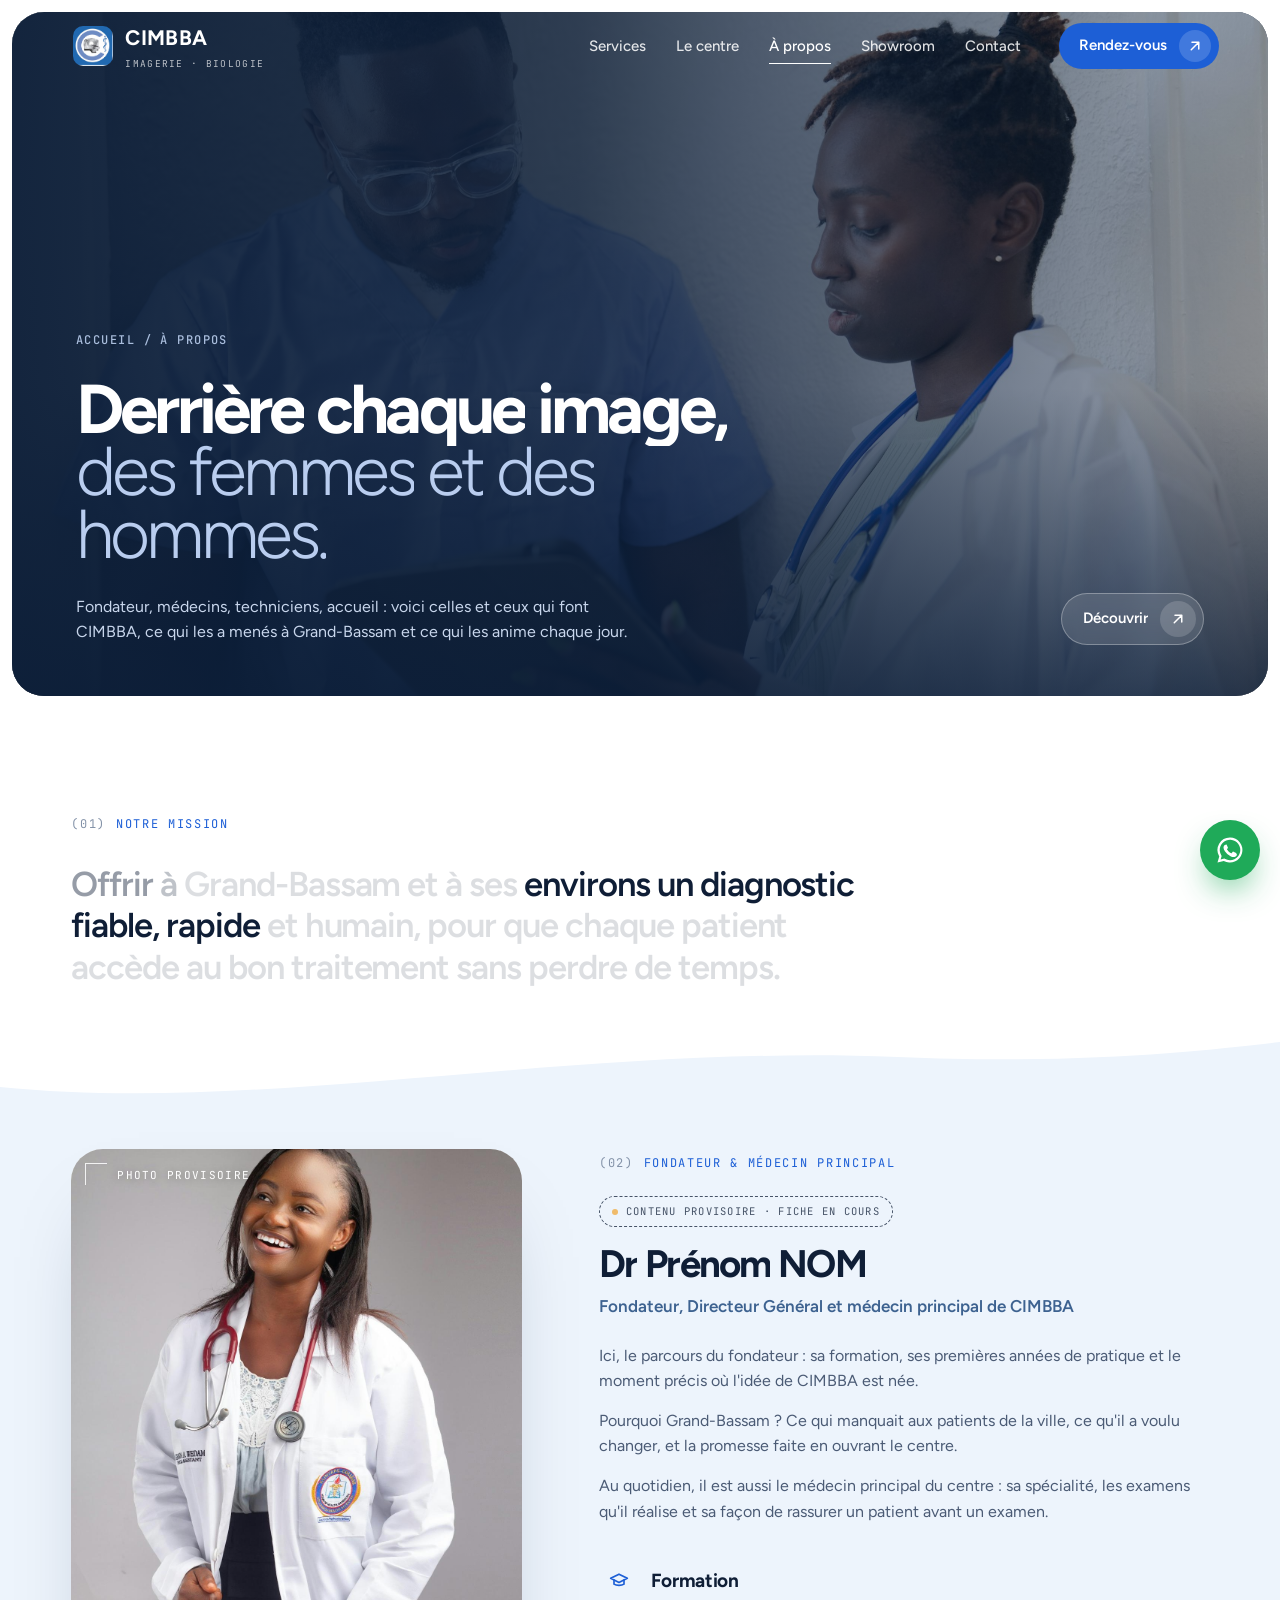
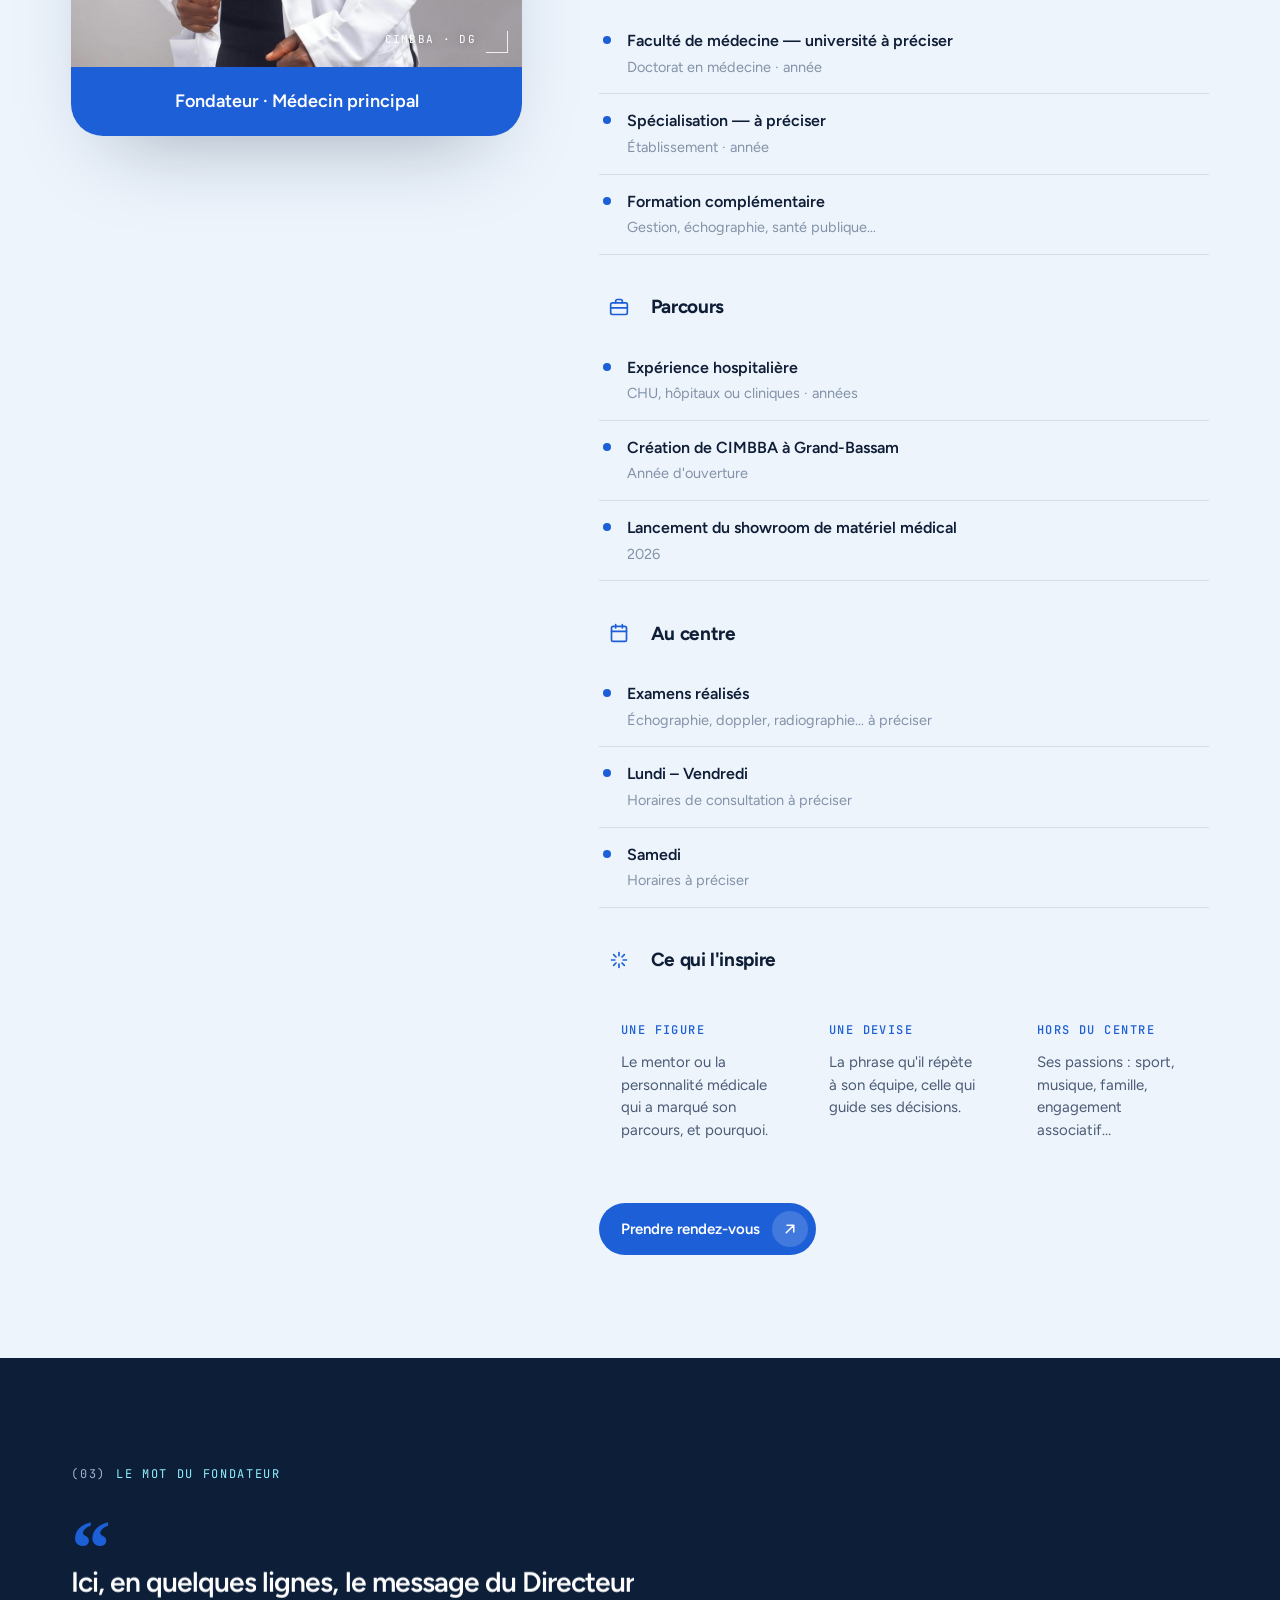
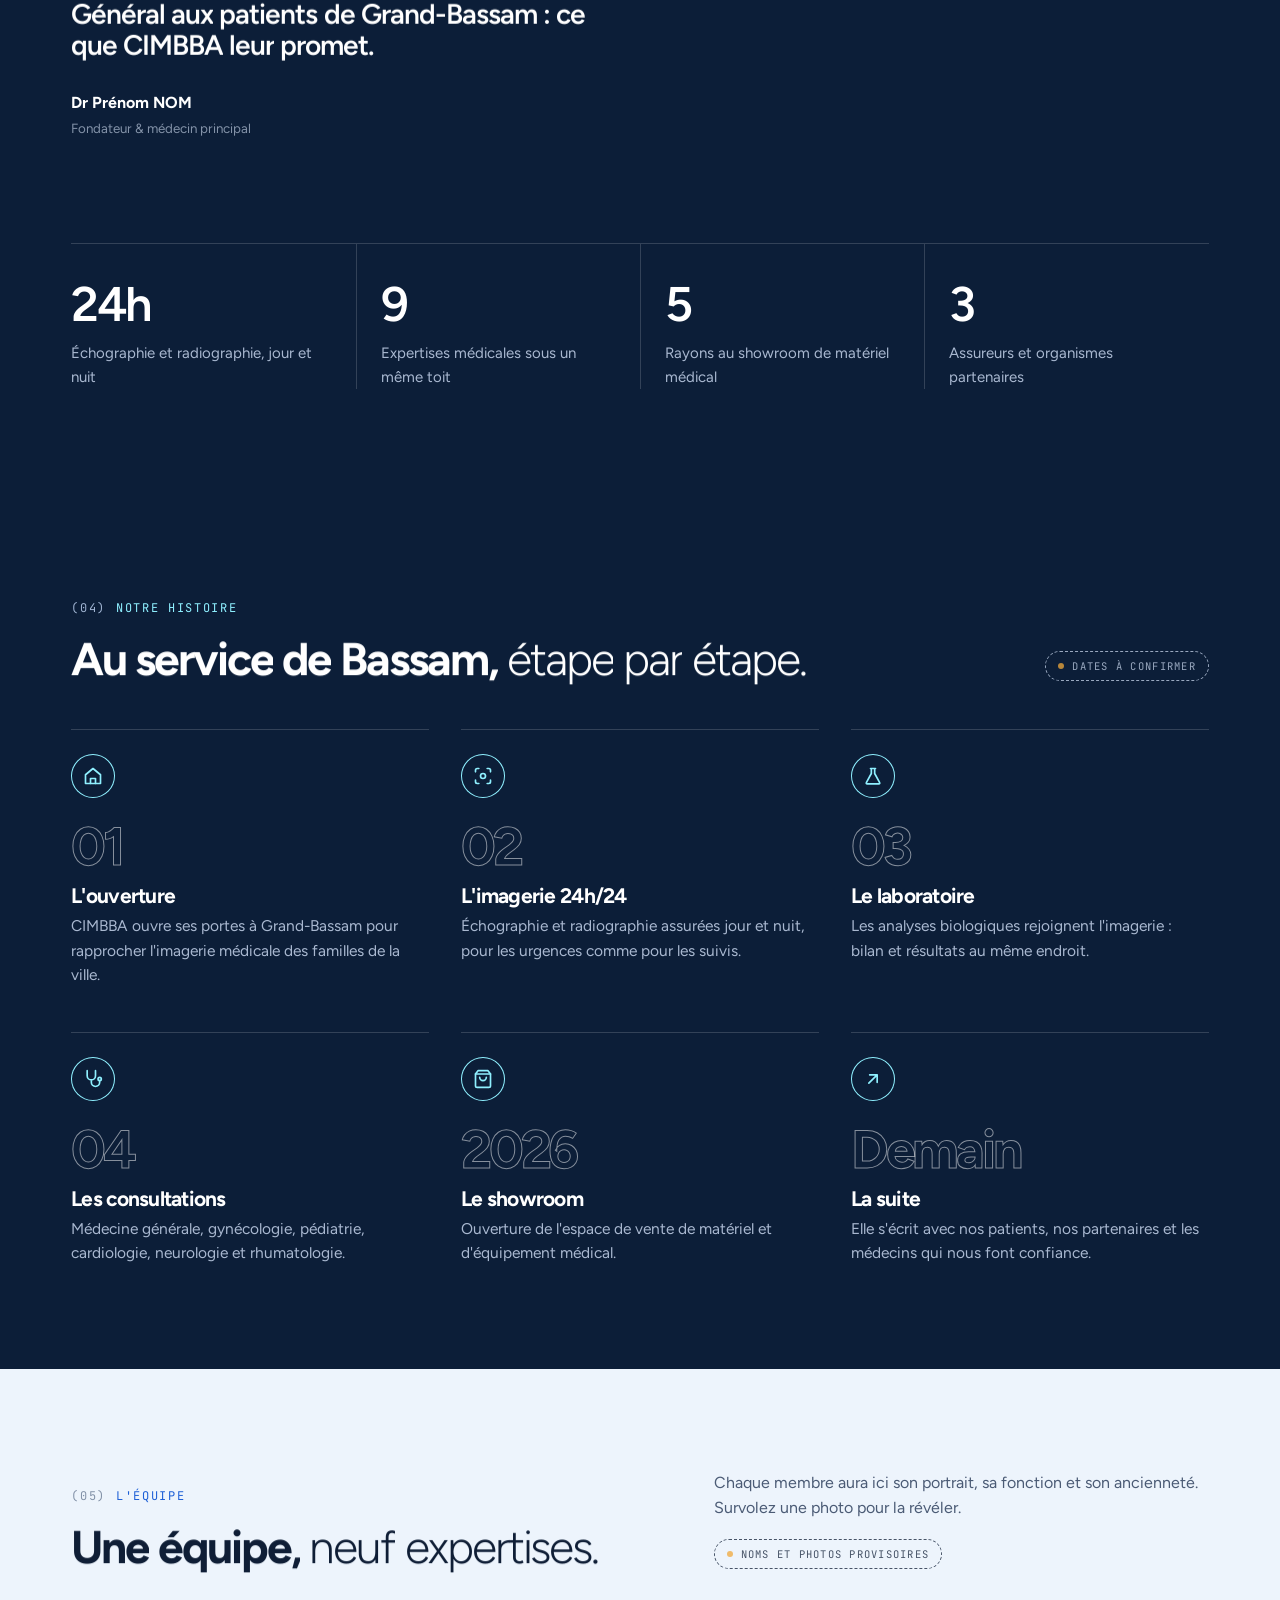
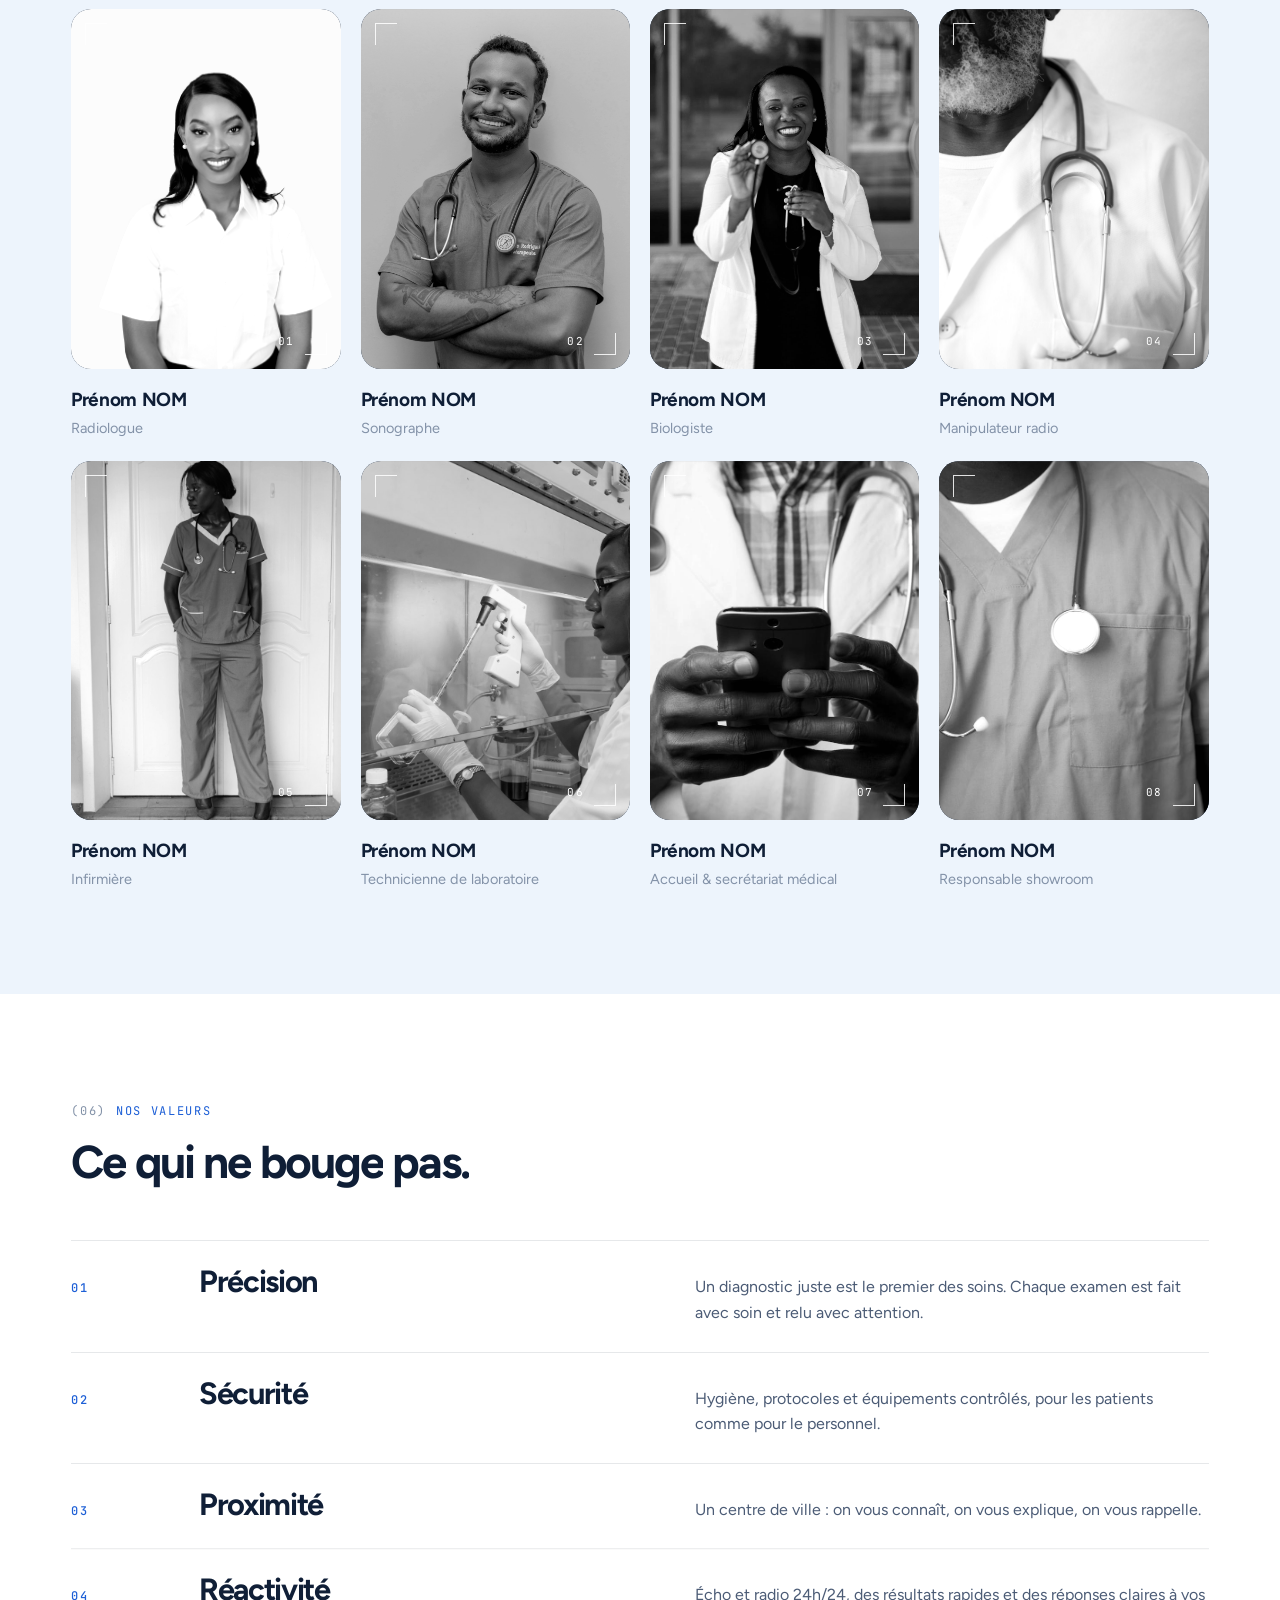
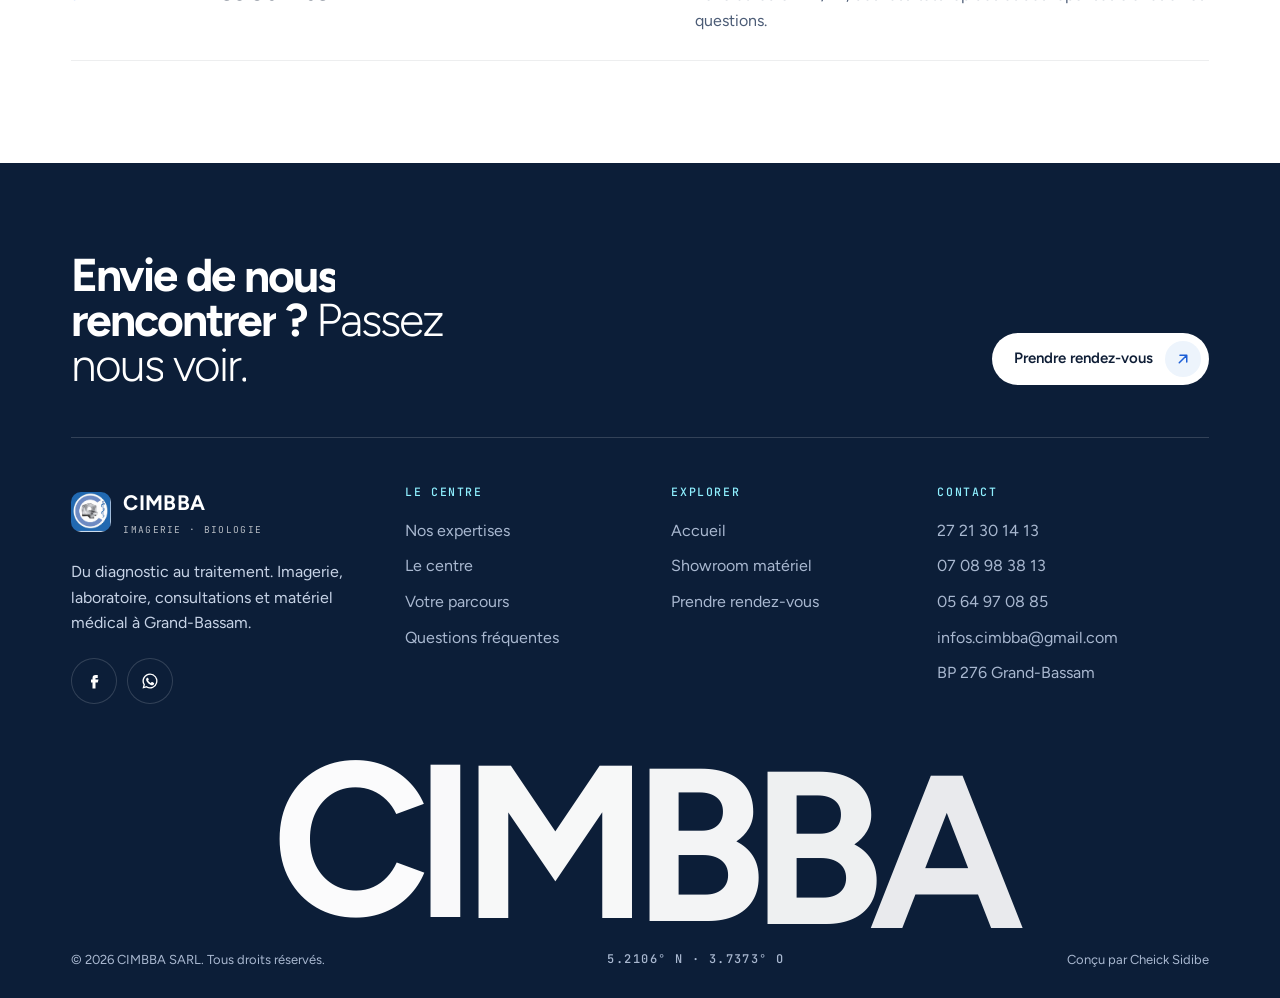
==== commit 25abc924: "Retours client : animations, identité, fondateur et photos - Retire l'animation ECG du parcours pati" ====
--- a/a-propos.html
+++ b/a-propos.html
@@ -43,11 +43,7 @@
     <symbol id="i-facebook" viewBox="0 0 24 24" fill="currentColor"><path d="M14 8h3V4h-3a4 4 0 0 0-4 4v2H8v4h2v8h4v-8h3l1-4h-4V8.5c0-.3.2-.5.5-.5z"/></symbol>
   </svg>
 
-  <div class="pt" aria-hidden="true">
-    <div class="pt__line"></div>
-    <div class="pt__mark"><img src="assets/img/new/logo-mark.png" alt=""></div>
-    <p class="pt__lbl mono">Chargement de l'examen…</p>
-  </div>
+  <div class="pt" aria-hidden="true"></div>
 
   <!-- ======= En-tête ======= -->
   <header class="hdr">
@@ -106,7 +102,7 @@
     <section class="sec manifesto">
       <div class="wrap">
         <span class="tag" data-fade><i>(01)</i> Notre mission</span>
-        <p class="manifesto__text" data-words>Offrir à Grand-Bassam <span class="pill-img"><img src="assets/img/new/facade-actuelle.jpg" alt=""></span> et à ses environs un diagnostic fiable, rapide et humain <span class="pill-img"><img src="assets/img/stock/echo1.jpg" alt=""></span> pour que chaque patient accède au bon traitement, sans perdre de temps.</p>
+        <p class="manifesto__text" data-words>Offrir à Grand-Bassam et à ses environs un diagnostic fiable, rapide et humain, pour que chaque patient accède au bon traitement sans perdre de temps.</p>
       </div>
     </section>
 
@@ -121,17 +117,18 @@
             <span class="film__lbl film__lbl--tl">Photo provisoire</span>
             <span class="film__lbl film__lbl--br">CIMBBA · DG</span>
           </div>
-          <div class="profile__dept">Direction générale</div>
+          <div class="profile__dept">Fondateur · Médecin principal</div>
         </aside>
 
         <div>
-          <span class="tag" data-fade><i>(02)</i> Le fondateur</span>
+          <span class="tag" data-fade><i>(02)</i> Fondateur &amp; médecin principal</span>
           <div style="margin:22px 0 18px" data-fade><span class="provisoire">Contenu provisoire · fiche en cours</span></div>
           <h2 class="profile__name" data-split>Dr Prénom NOM</h2>
-          <p class="profile__role" data-fade>Fondateur &amp; Directeur Général de CIMBBA</p>
+          <p class="profile__role" data-fade>Fondateur, Directeur Général et médecin principal de CIMBBA</p>
           <div class="profile__bio" data-fade>
             <p>Ici, le parcours du fondateur : sa formation, ses premières années de pratique et le moment précis où l'idée de CIMBBA est née.</p>
             <p>Pourquoi Grand-Bassam ? Ce qui manquait aux patients de la ville, ce qu'il a voulu changer, et la promesse faite en ouvrant le centre.</p>
+            <p>Au quotidien, il est aussi le médecin principal du centre : sa spécialité, les examens qu'il réalise et sa façon de rassurer un patient avant un examen.</p>
           </div>
 
           <div class="blocks">
@@ -152,6 +149,14 @@
               </ul>
             </div>
             <div class="block" data-fade>
+              <h3><span><svg><use href="#i-cal"/></svg></span> Au centre</h3>
+              <ul>
+                <li><b>Examens réalisés</b><small>Échographie, doppler, radiographie… à préciser</small></li>
+                <li><b>Lundi – Vendredi</b><small>Horaires de consultation à préciser</small></li>
+                <li><b>Samedi</b><small>Horaires à préciser</small></li>
+              </ul>
+            </div>
+            <div class="block" data-fade>
               <h3><span><svg><use href="#i-spark"/></svg></span> Ce qui l'inspire</h3>
               <div class="inspi">
                 <div><span class="mono">Une figure</span><p>Le mentor ou la personnalité médicale qui a marqué son parcours, et pourquoi.</p></div>
@@ -160,6 +165,9 @@
               </div>
             </div>
           </div>
+          <div style="margin-top:40px" data-fade>
+            <a class="btn" href="index.html#rendez-vous" data-magnetic><span class="btn__label"><span>Prendre rendez-vous</span><span>Prendre rendez-vous</span></span><span class="btn__ico"><svg><use href="#i-arrow"/></svg></span></a>
+          </div>
         </div>
       </div>
     </section>
@@ -169,7 +177,7 @@
       <div class="wrap">
         <span class="tag"><i style="color:#9fb3d1">(03)</i> Le mot du fondateur</span>
         <p class="quote" data-split style="margin-top:34px;max-width:20em">Ici, en quelques lignes, le message du Directeur Général aux patients de Grand-Bassam : ce que CIMBBA leur promet.</p>
-        <div class="sign" data-fade style="color:#a9b8d0"><span><b style="color:#fff">Dr Prénom NOM</b><small>Fondateur &amp; Directeur Général</small></span></div>
+        <div class="sign" data-fade style="color:#a9b8d0"><span><b style="color:#fff">Dr Prénom NOM</b><small>Fondateur &amp; médecin principal</small></span></div>
         <div class="kpis" style="margin-top:clamp(64px,8vw,120px)">
           <div class="kpi" data-fade><strong data-count="24" data-suffix="h">24h</strong><span>Échographie et radiographie, jour et nuit</span></div>
           <div class="kpi" data-fade data-delay="1"><strong data-count="9">9</strong><span>Expertises médicales sous un même toit</span></div>
@@ -181,72 +189,22 @@
 
     <!-- ======= Histoire (frise horizontale) ======= -->
     <section class="tl">
-      <div class="tl__pin">
+      <div class="wrap">
         <div class="tl__head">
           <div>
             <span class="tag"><i style="color:#9fb3d1">(04)</i> Notre histoire</span>
-            <h2 class="h2" data-split style="margin-top:18px">D'un centre de quartier <span class="thin">au nouveau CIMBBA.</span></h2>
+            <h2 class="h2" data-split style="margin-top:18px">Au service de Bassam, <span class="thin">étape par étape.</span></h2>
           </div>
           <span class="provisoire" style="color:#c8d6ec">Dates à confirmer</span>
         </div>
         <div class="tl__track">
-          <div class="tl__item"><span class="tl__dot"><svg><use href="#i-home"/></svg></span><div class="tl__year">01</div><h3>L'ouverture</h3><p>CIMBBA ouvre ses portes à Grand-Bassam pour rapprocher l'imagerie médicale des familles de la ville.</p></div>
-          <div class="tl__item"><span class="tl__dot"><svg><use href="#i-scan"/></svg></span><div class="tl__year">02</div><h3>L'imagerie 24h/24</h3><p>Échographie et radiographie assurées jour et nuit, pour les urgences comme pour les suivis.</p></div>
-          <div class="tl__item"><span class="tl__dot"><svg><use href="#i-flask"/></svg></span><div class="tl__year">03</div><h3>Le laboratoire</h3><p>Les analyses biologiques rejoignent l'imagerie : bilan et résultats au même endroit.</p></div>
-          <div class="tl__item"><span class="tl__dot"><svg><use href="#i-steth"/></svg></span><div class="tl__year">04</div><h3>Les consultations</h3><p>Médecine générale, gynécologie, pédiatrie, cardiologie, neurologie et rhumatologie.</p></div>
-          <div class="tl__item"><span class="tl__dot"><svg><use href="#i-spark"/></svg></span><div class="tl__year">2026</div><h3>Le nouveau CIMBBA</h3><p>Travaux, nouvelle identité, nouveaux espaces d'accueil et d'attente, signalétique repensée.</p></div>
-          <div class="tl__item"><span class="tl__dot"><svg><use href="#i-bag"/></svg></span><div class="tl__year">2026</div><h3>Le showroom</h3><p>Ouverture de l'espace de vente de matériel et d'équipement médical.</p></div>
-          <div class="tl__item"><span class="tl__dot"><svg><use href="#i-arrow"/></svg></span><div class="tl__year">Demain</div><h3>La suite</h3><p>Elle s'écrit avec nos patients, nos partenaires et les médecins qui nous font confiance.</p></div>
-        </div>
-      </div>
-    </section>
-
-    <!-- ======= Médecin principal ======= -->
-    <section class="sec" id="medecin">
-      <div class="wrap profile">
-        <div>
-          <span class="tag" data-fade><i>(05)</i> Le médecin principal</span>
-          <div style="margin:22px 0 18px" data-fade><span class="provisoire">Contenu provisoire · fiche en cours</span></div>
-          <h2 class="profile__name" data-split>Dr Prénom NOM</h2>
-          <p class="profile__role" data-fade>Spécialité à préciser · CIMBBA depuis 20··</p>
-          <div class="profile__bio" data-fade>
-            <p>Ici, en deux ou trois phrases, ce que le médecin aime dans son métier et sa façon de rassurer un patient inquiet avant un examen.</p>
-          </div>
-          <div class="blocks">
-            <div class="block" data-fade>
-              <h3><span><svg><use href="#i-grad"/></svg></span> Diplômes</h3>
-              <ul>
-                <li><b>Université — à préciser</b><small>Diplôme de docteur en médecine</small></li>
-                <li><b>Spécialisation — à préciser</b><small>Radiologie, échographie, biologie…</small></li>
-              </ul>
-            </div>
-            <div class="block" data-fade>
-              <h3><span><svg><use href="#i-case"/></svg></span> Expériences</h3>
-              <ul>
-                <li><b>Établissements précédents</b><small>Hôpitaux, CHU, cliniques · années</small></li>
-                <li><b>Examens réalisés au centre</b><small>Échographie, doppler, radiographie…</small></li>
-              </ul>
-            </div>
-            <div class="block" data-fade>
-              <h3><span><svg><use href="#i-cal"/></svg></span> Présence au centre</h3>
-              <ul>
-                <li><b>Lundi – Vendredi</b><small>Horaires de consultation à préciser</small></li>
-                <li><b>Samedi</b><small>Horaires à préciser</small></li>
-              </ul>
-            </div>
-          </div>
-          <div style="margin-top:40px" data-fade>
-            <a class="btn" href="index.html#rendez-vous" data-magnetic><span class="btn__label"><span>Prendre rendez-vous</span><span>Prendre rendez-vous</span></span><span class="btn__ico"><svg><use href="#i-arrow"/></svg></span></a>
-          </div>
-        </div>
-        <aside class="profile__card" data-fade>
-          <div class="film">
-            <img src="assets/img/stock/p-man1.jpg" alt="Photo provisoire du médecin principal">
-            <span class="film__lbl film__lbl--tl">Photo provisoire</span>
-            <span class="film__lbl film__lbl--br">CIMBBA · MED</span>
-          </div>
-          <div class="profile__dept">Imagerie médicale</div>
-        </aside>
+          <div class="tl__item" data-fade><span class="tl__dot"><svg><use href="#i-home"/></svg></span><div class="tl__year">01</div><h3>L'ouverture</h3><p>CIMBBA ouvre ses portes à Grand-Bassam pour rapprocher l'imagerie médicale des familles de la ville.</p></div>
+          <div class="tl__item" data-fade data-delay="1"><span class="tl__dot"><svg><use href="#i-scan"/></svg></span><div class="tl__year">02</div><h3>L'imagerie 24h/24</h3><p>Échographie et radiographie assurées jour et nuit, pour les urgences comme pour les suivis.</p></div>
+          <div class="tl__item" data-fade data-delay="2"><span class="tl__dot"><svg><use href="#i-flask"/></svg></span><div class="tl__year">03</div><h3>Le laboratoire</h3><p>Les analyses biologiques rejoignent l'imagerie : bilan et résultats au même endroit.</p></div>
+          <div class="tl__item" data-fade><span class="tl__dot"><svg><use href="#i-steth"/></svg></span><div class="tl__year">04</div><h3>Les consultations</h3><p>Médecine générale, gynécologie, pédiatrie, cardiologie, neurologie et rhumatologie.</p></div>
+          <div class="tl__item" data-fade data-delay="1"><span class="tl__dot"><svg><use href="#i-bag"/></svg></span><div class="tl__year">2026</div><h3>Le showroom</h3><p>Ouverture de l'espace de vente de matériel et d'équipement médical.</p></div>
+          <div class="tl__item" data-fade data-delay="2"><span class="tl__dot"><svg><use href="#i-arrow"/></svg></span><div class="tl__year">Demain</div><h3>La suite</h3><p>Elle s'écrit avec nos patients, nos partenaires et les médecins qui nous font confiance.</p></div>
+        </div>
       </div>
     </section>
 
@@ -255,7 +213,7 @@
       <div class="wrap">
         <div class="ba-head">
           <div>
-            <span class="tag"><i>(06)</i> L'équipe</span>
+            <span class="tag"><i>(05)</i> L'équipe</span>
             <h2 class="h2" data-split style="margin-top:18px">Une équipe, <span class="thin">neuf expertises.</span></h2>
           </div>
           <div>
@@ -265,13 +223,13 @@
         </div>
         <div class="team">
           <div class="member" data-fade><div class="film"><img src="assets/img/stock/p-woman1.jpg" alt="" loading="lazy"><span class="film__lbl film__lbl--br">01</span></div><div class="member__info"><b>Prénom NOM</b><span>Radiologue</span></div></div>
-          <div class="member" data-fade data-delay="1"><div class="film"><img src="assets/img/stock/p-man2.jpg" alt="" loading="lazy"><span class="film__lbl film__lbl--br">02</span></div><div class="member__info"><b>Prénom NOM</b><span>Sonographe</span></div></div>
+          <div class="member" data-fade data-delay="1"><div class="film"><img src="assets/img/stock/p-man1.jpg" alt="" loading="lazy"><span class="film__lbl film__lbl--br">02</span></div><div class="member__info"><b>Prénom NOM</b><span>Sonographe</span></div></div>
           <div class="member" data-fade data-delay="2"><div class="film"><img src="assets/img/stock/doc2.jpg" alt="" loading="lazy"><span class="film__lbl film__lbl--br">03</span></div><div class="member__info"><b>Prénom NOM</b><span>Biologiste</span></div></div>
           <div class="member" data-fade data-delay="3"><div class="film"><img src="assets/img/stock/c-man.jpg" alt="" loading="lazy"><span class="film__lbl film__lbl--br">04</span></div><div class="member__info"><b>Prénom NOM</b><span>Manipulateur radio</span></div></div>
           <div class="member" data-fade><div class="film"><img src="assets/img/stock/p-woman2.jpg" alt="" loading="lazy"><span class="film__lbl film__lbl--br">05</span></div><div class="member__info"><b>Prénom NOM</b><span>Infirmière</span></div></div>
-          <div class="member" data-fade data-delay="1"><div class="film"><img src="assets/img/stock/doc4.jpg" alt="" loading="lazy"><span class="film__lbl film__lbl--br">06</span></div><div class="member__info"><b>Prénom NOM</b><span>Technicien de laboratoire</span></div></div>
-          <div class="member" data-fade data-delay="2"><div class="film"><img src="assets/img/stock/c-talk.jpg" alt="" loading="lazy"><span class="film__lbl film__lbl--br">07</span></div><div class="member__info"><b>Prénom NOM</b><span>Accueil &amp; secrétariat médical</span></div></div>
-          <div class="member" data-fade data-delay="3"><div class="film"><img src="assets/img/stock/p-coat.jpg" alt="" loading="lazy" style="object-position:50% 20%"><span class="film__lbl film__lbl--br">08</span></div><div class="member__info"><b>Prénom NOM</b><span>Responsable showroom</span></div></div>
+          <div class="member" data-fade data-delay="1"><div class="film"><img src="assets/img/stock/lab-pipette.jpg" alt="" loading="lazy"><span class="film__lbl film__lbl--br">06</span></div><div class="member__info"><b>Prénom NOM</b><span>Technicienne de laboratoire</span></div></div>
+          <div class="member" data-fade data-delay="2"><div class="film"><img src="assets/img/stock/doc1.jpg" alt="" loading="lazy"><span class="film__lbl film__lbl--br">07</span></div><div class="member__info"><b>Prénom NOM</b><span>Accueil &amp; secrétariat médical</span></div></div>
+          <div class="member" data-fade data-delay="3"><div class="film"><img src="assets/img/stock/doc4.jpg" alt="" loading="lazy"><span class="film__lbl film__lbl--br">08</span></div><div class="member__info"><b>Prénom NOM</b><span>Responsable showroom</span></div></div>
         </div>
       </div>
     </section>
@@ -279,7 +237,7 @@
     <!-- ======= Valeurs ======= -->
     <section class="sec">
       <div class="wrap">
-        <span class="tag" data-fade><i>(07)</i> Nos valeurs</span>
+        <span class="tag" data-fade><i>(06)</i> Nos valeurs</span>
         <h2 class="h2" data-split style="margin:18px 0 56px">Ce qui ne bouge pas.</h2>
         <div class="values">
           <div class="value" data-fade><span class="mono">01</span><h3>Précision</h3><p>Un diagnostic juste est le premier des soins. Chaque examen est fait avec soin et relu avec attention.</p></div>
@@ -312,7 +270,7 @@
           <h4>Le centre</h4>
           <ul>
             <li><a href="index.html#services">Nos expertises</a></li>
-            <li><a href="index.html#centre">Le nouveau CIMBBA</a></li>
+            <li><a href="index.html#centre">Le centre</a></li>
             <li><a href="index.html#parcours">Votre parcours</a></li>
             <li><a href="index.html#faq">Questions fréquentes</a></li>
           </ul>
--- a/assets/css/cimbba.css
+++ b/assets/css/cimbba.css
@@ -32,7 +32,7 @@
   --ease: cubic-bezier(.65, .05, .2, 1);
   --ease-out: cubic-bezier(.16, 1, .3, 1);
   --gutter: clamp(16px, 4vw, 56px);
-  --max: 1320px;
+  --max: 1240px;
   --header-h: 84px;
 }
 
@@ -44,7 +44,7 @@
 body {
   margin: 0;
   font-family: var(--font);
-  font-size: 17px;
+  font-size: 16px;
   line-height: 1.6;
   color: var(--ink);
   background: var(--white);
@@ -63,7 +63,7 @@
 .sr-only { position: absolute; width: 1px; height: 1px; overflow: hidden; clip: rect(0 0 0 0); white-space: nowrap; }
 
 .wrap { width: 100%; max-width: var(--max); margin: 0 auto; padding: 0 var(--gutter); }
-.sec { padding: clamp(96px, 13vw, 180px) 0; position: relative; }
+.sec { padding: clamp(72px, 8vw, 120px) 0; position: relative; }
 .sec--ice { background: var(--ice); }
 .sec--navy { background: var(--navy); color: #fff; }
 
@@ -72,10 +72,10 @@
 .tag { display: inline-flex; align-items: center; gap: 10px; font-family: var(--mono); font-size: 12px; letter-spacing: .14em; text-transform: uppercase; color: var(--blue); }
 .tag i { font-style: normal; color: var(--muted); }
 .sec--navy .tag, .on-dark .tag { color: var(--scan); }
-.display { font-size: clamp(46px, 7.4vw, 124px); line-height: .92; letter-spacing: -0.05em; }
-.h2 { font-size: clamp(38px, 5.4vw, 84px); line-height: .96; letter-spacing: -0.045em; }
-.h3 { font-size: clamp(26px, 2.6vw, 38px); letter-spacing: -0.03em; line-height: 1.05; }
-.lead { font-size: clamp(17px, 1.35vw, 21px); color: var(--ink-2); line-height: 1.55; max-width: 560px; }
+.display { font-size: clamp(40px, 5.4vw, 88px); line-height: .92; letter-spacing: -0.05em; }
+.h2 { font-size: clamp(30px, 3.6vw, 54px); line-height: .96; letter-spacing: -0.045em; }
+.h3 { font-size: clamp(22px, 2vw, 30px); letter-spacing: -0.03em; line-height: 1.05; }
+.lead { font-size: clamp(16px, 1.1vw, 18px); color: var(--ink-2); line-height: 1.55; max-width: 560px; }
 .sec--navy .lead { color: #b6c4db; }
 .muted { color: var(--muted); }
 .thin { font-weight: 300; }
@@ -89,15 +89,15 @@
 .btn {
   --bg: var(--blue); --fg: #fff;
   position: relative; display: inline-flex; align-items: center; gap: 12px;
-  height: 58px; padding: 0 10px 0 26px; border-radius: 999px; border: 0;
-  background: var(--bg); color: var(--fg); font-weight: 600; font-size: 16px; white-space: nowrap;
+  height: 52px; padding: 0 8px 0 22px; border-radius: 999px; border: 0;
+  background: var(--bg); color: var(--fg); font-weight: 600; font-size: 15px; white-space: nowrap;
   overflow: hidden; isolation: isolate; transition: background .4s var(--ease);
 }
 .btn__label { position: relative; display: block; overflow: hidden; height: 1.3em; line-height: 1.3em; }
 .btn__label span { display: block; transition: transform .55s var(--ease); }
 .btn__label span + span { position: absolute; left: 0; top: 100%; }
 .btn:hover .btn__label span { transform: translateY(-100%); }
-.btn__ico { width: 40px; height: 40px; border-radius: 50%; background: rgba(255, 255, 255, .16); display: grid; place-items: center; flex: none; transition: transform .55s var(--ease); }
+.btn__ico { width: 36px; height: 36px; border-radius: 50%; background: rgba(255, 255, 255, .16); display: grid; place-items: center; flex: none; transition: transform .55s var(--ease); }
 .btn__ico svg { width: 18px; height: 18px; }
 .btn:hover .btn__ico { transform: rotate(-45deg); }
 .btn--light { --bg: #fff; --fg: var(--ink); }
@@ -129,25 +129,15 @@
 .film__lbl--bl { bottom: 18px; left: 18px; }
 .film__lbl--br { bottom: 18px; right: 46px; }
 
-/* ---------- Préchargeur (balayage échographique) ---------- */
-.loader { position: fixed; inset: 0; z-index: 1000; background: var(--navy); color: #fff; display: grid; place-items: center; }
-.loader__echo { position: relative; width: min(64vw, 360px); aspect-ratio: 1; display: grid; place-items: center; }
-.loader__echo::before { content: ""; position: absolute; inset: 0; border-radius: 50%; background: conic-gradient(from 0deg, transparent 0 300deg, rgba(143, 240, 255, .55) 360deg); animation: sweep 1.4s linear infinite; mask: radial-gradient(circle, transparent 0 22%, #000 23%); -webkit-mask: radial-gradient(circle, transparent 0 22%, #000 23%); }
-.loader__echo::after { content: ""; position: absolute; inset: 0; border-radius: 50%; background: repeating-radial-gradient(circle, transparent 0 11%, rgba(143, 240, 255, .14) 11.2% 11.6%); }
-.loader__mark { position: relative; z-index: 1; width: 92px; height: 92px; border-radius: 18px; overflow: hidden; box-shadow: 0 0 0 10px rgba(255, 255, 255, .05); }
+/* ---------- Préchargeur : logo + fine barre de progression ---------- */
+.loader { position: fixed; inset: 0; z-index: 1000; background: #fff; display: grid; place-items: center; align-content: center; gap: 22px; }
+.loader__mark { width: 60px; height: 60px; border-radius: 14px; overflow: hidden; }
 .loader__mark img { width: 100%; height: 100%; object-fit: cover; }
-.loader__meta { position: absolute; left: var(--gutter); right: var(--gutter); bottom: 40px; display: flex; justify-content: space-between; align-items: flex-end; color: #9fb3d1; }
-.loader__count { font-family: var(--font); font-size: clamp(64px, 12vw, 160px); font-weight: 700; letter-spacing: -0.06em; line-height: .8; color: #fff; }
-.loader__scan { position: absolute; left: 0; right: 0; height: 2px; top: 0; background: var(--scan); box-shadow: 0 0 24px 6px rgba(143, 240, 255, .6); opacity: 0; }
-@keyframes sweep { to { transform: rotate(360deg); } }
-
-/* ---------- Transition de page ---------- */
-.pt { position: fixed; inset: 0; z-index: 990; pointer-events: none; display: grid; place-items: center; background: var(--navy); clip-path: inset(100% 0 0 0); }
-.pt.is-cover { clip-path: inset(0 0 0 0); }
-.pt__line { position: absolute; left: 0; right: 0; top: 0; height: 2px; background: var(--scan); box-shadow: 0 0 30px 8px rgba(143, 240, 255, .55); }
-.pt__mark { width: 64px; height: 64px; border-radius: 14px; overflow: hidden; }
-.pt__mark img { width: 100%; height: 100%; object-fit: cover; }
-.pt__lbl { position: absolute; bottom: 36px; left: 0; right: 0; text-align: center; color: #9fb3d1; }
+.loader__bar { width: 120px; height: 2px; border-radius: 2px; background: var(--line); overflow: hidden; }
+.loader__bar i { display: block; height: 100%; background: var(--blue); transform: scaleX(0); transform-origin: left; }
+
+/* ---------- Transition de page : simple fondu ---------- */
+.pt { position: fixed; inset: 0; z-index: 990; pointer-events: none; background: #fff; opacity: 0; }
 
 /* ---------- En-tête ---------- */
 .hdr { position: fixed; top: 0; left: 0; right: 0; z-index: 80; padding: 14px var(--gutter); pointer-events: none; }
@@ -184,7 +174,7 @@
 .menu-open .hdr__bar { color: #fff !important; background: transparent !important; box-shadow: none !important; backdrop-filter: none !important; }
 .menu-open .burger { background: rgba(255, 255, 255, .14) !important; }
 .menu__list { display: grid; gap: 4px; }
-.menu__a { display: flex; align-items: baseline; gap: 16px; font-size: clamp(38px, 11vw, 64px); font-weight: 700; letter-spacing: -0.045em; line-height: 1.08; }
+.menu__a { display: flex; align-items: baseline; gap: 14px; font-size: clamp(32px, 9vw, 52px); font-weight: 700; letter-spacing: -0.045em; line-height: 1.08; }
 .menu__a small { font-family: var(--mono); font-size: 12px; color: var(--scan); letter-spacing: .1em; }
 .menu__foot { margin-top: auto; display: grid; gap: 14px; color: #9fb3d1; }
 .menu__foot a { color: #fff; font-weight: 600; }
@@ -218,26 +208,19 @@
 .hero__kicker { color: #c8d6ec; display: flex; gap: 14px; align-items: center; }
 .hero__kicker b { width: 8px; height: 8px; border-radius: 50%; background: var(--green); box-shadow: 0 0 0 0 rgba(98, 194, 91, .7); animation: ping 2s infinite; }
 @keyframes ping { 70% { box-shadow: 0 0 0 10px rgba(98, 194, 91, 0); } 100% { box-shadow: 0 0 0 0 rgba(98, 194, 91, 0); } }
-.hero h1 { margin: 22px 0 30px; font-size: clamp(54px, 8.6vw, 148px); line-height: .88; letter-spacing: -0.055em; font-weight: 700; max-width: 9.5em; }
+.hero h1 { margin: 18px 0 24px; font-size: clamp(42px, 5.8vw, 92px); line-height: .88; letter-spacing: -0.055em; font-weight: 700; max-width: 9.5em; }
 .hero h1 .thin { font-weight: 300; color: #b9cdef; }
-.hero__desc { display: grid; grid-template-columns: auto 1fr; gap: 36px; max-width: 560px; color: #d3dff0; font-size: 16px; line-height: 1.6; }
+.hero__desc { display: grid; grid-template-columns: auto 1fr; gap: 36px; max-width: 520px; color: #d3dff0; font-size: 15px; line-height: 1.6; }
 .hero__desc span { padding-top: 2px; border-bottom: 1.5px solid #fff; height: max-content; padding-bottom: 6px; color: #fff; font-weight: 600; font-size: 14px; }
 .hero__actions { display: flex; gap: 12px; flex-wrap: wrap; margin-top: 34px; }
-.hero__bottom { margin-top: auto; display: flex; align-items: flex-end; justify-content: space-between; gap: 24px; }
-
-/* Badge circulaire tournant */
-.spin { position: relative; width: 132px; height: 132px; flex: none; display: grid; place-items: center; }
-.spin svg { position: absolute; inset: 0; width: 100%; height: 100%; animation: spin 16s linear infinite; }
-.spin text { font-family: var(--mono); font-size: 9.2px; letter-spacing: .32em; fill: #fff; text-transform: uppercase; }
-.spin__core { width: 58px; height: 58px; border-radius: 50%; background: #fff; color: var(--blue); display: grid; place-items: center; }
-.spin__core svg { position: static; width: 26px; height: 26px; animation: none; }
-@keyframes spin { to { transform: rotate(360deg); } }
+.hero__bottom { margin-top: auto; display: flex; align-items: flex-end; justify-content: flex-end; gap: 24px; }
+
 
 /* Barre de chiffres en verre */
 .glass { background: linear-gradient(135deg, rgba(255, 255, 255, .2), rgba(255, 255, 255, .06)); backdrop-filter: blur(22px) saturate(150%); -webkit-backdrop-filter: blur(22px) saturate(150%); box-shadow: inset 0 0 0 1px rgba(255, 255, 255, .28); }
-.stats { display: grid; grid-template-columns: repeat(4, auto); gap: clamp(20px, 3.4vw, 64px); padding: 26px clamp(24px, 3vw, 48px); border-radius: 24px; }
-.stat strong { display: block; font-size: clamp(32px, 3.4vw, 54px); font-weight: 600; letter-spacing: -0.04em; line-height: 1; color: #fff; }
-.stat span { display: block; margin-top: 8px; font-size: 13px; color: #d2def0; }
+.stats { display: grid; grid-template-columns: repeat(4, auto); gap: clamp(18px, 2.6vw, 44px); padding: 20px clamp(20px, 2.4vw, 36px); border-radius: 22px; }
+.stat strong { display: block; font-size: clamp(26px, 2.4vw, 38px); font-weight: 600; letter-spacing: -0.04em; line-height: 1; color: #fff; }
+.stat span { display: block; margin-top: 6px; font-size: 12.5px; color: #d2def0; }
 
 .team-chip { position: absolute; z-index: 5; top: calc(var(--header-h) + 34px); right: clamp(24px, 4vw, 64px); display: flex; align-items: center; gap: 12px; padding: 8px 22px 8px 8px; border-radius: 999px; color: #fff; }
 .team-chip__av { display: flex; }
@@ -251,65 +234,55 @@
 @media (max-width: 1200px) { .team-chip { display: none; } }
 
 /* Vague de transition (courbe Dribbble) */
-.wave { position: relative; height: 140px; margin-top: -1px; color: var(--ice); }
+.wave { position: relative; height: 70px; margin-top: -1px; color: var(--ice); }
 .wave svg { position: absolute; inset: 0; width: 100%; height: 100%; }
 
 /* ==========================================================================
    MARQUEE
    ========================================================================== */
-.marquee { overflow: hidden; padding: 30px 0; white-space: nowrap; user-select: none; }
+.marquee { overflow: hidden; padding: 20px 0; white-space: nowrap; user-select: none; }
 .marquee__track { display: inline-flex; will-change: transform; }
-.marquee__item { display: inline-flex; align-items: center; gap: .35em; padding-right: .35em; font-size: clamp(56px, 9vw, 150px); font-weight: 700; letter-spacing: -0.05em; line-height: 1; }
+.marquee__item { display: inline-flex; align-items: center; gap: .35em; padding-right: .35em; font-size: clamp(40px, 5.6vw, 88px); font-weight: 700; letter-spacing: -0.05em; line-height: 1; }
 .marquee__item:nth-child(even) { color: transparent; -webkit-text-stroke: 1.5px var(--slate); }
 .marquee__item svg { width: .45em; height: .45em; color: var(--blue); flex: none; }
 
 /* ==========================================================================
    MANIFESTE
    ========================================================================== */
-.manifesto__text { margin-top: 40px; font-size: clamp(30px, 4.3vw, 66px); line-height: 1.12; letter-spacing: -0.035em; font-weight: 600; max-width: 18em; }
+.manifesto { padding-bottom: clamp(32px, 4vw, 56px); }
+.manifesto__text { margin-top: 28px; font-size: clamp(24px, 2.7vw, 40px); line-height: 1.2; letter-spacing: -0.03em; font-weight: 600; max-width: 24em; }
 .manifesto .mw { opacity: .14; transition: none; }
-.pill-img { display: inline-block; width: 1.9em; height: .95em; border-radius: 999px; overflow: hidden; vertical-align: -0.08em; margin: 0 .08em; }
-.pill-img img { width: 100%; height: 100%; object-fit: cover; }
-.manifesto__foot { margin-top: 64px; display: flex; gap: 48px; align-items: flex-start; flex-wrap: wrap; justify-content: space-between; }
+.manifesto__foot { margin-top: 40px; display: flex; gap: 48px; align-items: flex-start; flex-wrap: wrap; justify-content: space-between; }
 
 /* ==========================================================================
    SERVICES — défilement horizontal épinglé
    ========================================================================== */
 .hs { position: relative; background: var(--ice); overflow: hidden; }
-.hs__pin { height: 100vh; display: flex; flex-direction: column; justify-content: center; padding: calc(var(--header-h) + 10px) 0 40px; }
+.hs__pin { height: 100vh; display: flex; flex-direction: column; justify-content: flex-start; padding: 48px 0 40px; }
 .hs__head { display: flex; align-items: flex-end; justify-content: space-between; gap: 32px; padding: 0 var(--gutter); margin-bottom: 4vh; }
 .hs__progress { width: 220px; flex: none; }
 .hs__bar { height: 2px; background: var(--line); margin-top: 10px; position: relative; overflow: hidden; }
 .hs__bar i { position: absolute; inset: 0; background: var(--blue); transform-origin: left; transform: scaleX(0); }
 .hs__track { display: flex; gap: 24px; padding: 0 var(--gutter); will-change: transform; }
-.svc { position: relative; flex: none; width: clamp(300px, 34vw, 500px); height: min(62vh, 620px); display: flex; flex-direction: column; border-radius: var(--r-lg); background: #fff; overflow: hidden; box-shadow: 0 30px 60px -40px rgba(12, 30, 56, .35); }
+.svc { position: relative; flex: none; width: clamp(280px, 27vw, 400px); height: min(56vh, 520px); display: flex; flex-direction: column; border-radius: var(--r-lg); background: #fff; overflow: hidden; box-shadow: 0 30px 60px -40px rgba(12, 30, 56, .35); }
 .svc .film { flex: 1; border-radius: 0; }
 .svc .film img { transition: transform 1.2s var(--ease-out); }
 .svc:hover .film img { transform: scale(1.06); }
-.svc__body { padding: 24px 26px 26px; display: grid; gap: 8px; }
+.svc__body { padding: 20px 22px 22px; display: grid; gap: 8px; }
 .svc__row { display: flex; justify-content: space-between; align-items: baseline; gap: 12px; }
-.svc h3 { font-size: clamp(24px, 2.1vw, 32px); }
+.svc h3 { font-size: clamp(20px, 1.6vw, 24px); }
 .svc__n { font-family: var(--mono); font-size: 12px; color: var(--muted); }
-.svc p { font-size: 15px; color: var(--ink-2); line-height: 1.5; }
+.svc p { font-size: 14px; color: var(--ink-2); line-height: 1.5; }
 .svc__badge { position: absolute; z-index: 4; top: 16px; right: 16px; background: var(--green); color: #08290b; font-family: var(--mono); font-weight: 600; font-size: 11px; letter-spacing: .1em; padding: 6px 10px; border-radius: 999px; }
-.svc--intro { background: var(--navy); color: #fff; justify-content: space-between; padding: 34px; }
-.svc--intro h3 { font-size: clamp(34px, 3.3vw, 52px); line-height: .98; }
+.svc--intro { background: var(--navy); color: #fff; justify-content: space-between; padding: 28px; }
+.svc--intro h3 { font-size: clamp(26px, 2.2vw, 34px); line-height: .98; }
 .svc--intro p { color: #b6c4db; font-size: 16px; }
 .svc--intro .tag { color: var(--scan); }
 
 /* ==========================================================================
    AVANT / APRÈS
    ========================================================================== */
-.ba { position: relative; border-radius: var(--r-lg); overflow: hidden; aspect-ratio: 16 / 9; background: var(--navy); user-select: none; touch-action: pan-y; cursor: ew-resize; --pos: 50%; }
-.ba img { position: absolute; inset: 0; width: 100%; height: 100%; object-fit: cover; pointer-events: none; }
-.ba__after { clip-path: inset(0 0 0 var(--pos)); }
-.ba__handle { position: absolute; top: 0; bottom: 0; left: var(--pos); width: 2px; margin-left: -1px; background: #fff; z-index: 3; cursor: ew-resize; }
-.ba__knob { position: absolute; top: 50%; left: 50%; width: 76px; height: 76px; margin: -38px 0 0 -38px; border-radius: 50%; background: #fff; color: var(--blue); display: grid; place-items: center; box-shadow: 0 10px 30px rgba(0, 0, 0, .25); }
-.ba__knob svg { width: 30px; height: 30px; }
-.ba__tag { position: absolute; z-index: 2; bottom: 22px; padding: 10px 16px; border-radius: 999px; color: #fff; }
-.ba__tag--l { left: 22px; }
-.ba__tag--r { right: 22px; }
-.ba-head { display: grid; grid-template-columns: 1.2fr 1fr; gap: 48px; align-items: end; margin-bottom: 56px; }
+.ba-head { display: grid; grid-template-columns: 1.2fr 1fr; gap: 48px; align-items: end; margin-bottom: 40px; }
 
 /* ==========================================================================
    ZOOM GALERIE — le nouveau CIMBBA
@@ -325,25 +298,16 @@
 .zoom__title p { margin-top: 18px; color: #c4d2e8; max-width: 520px; }
 .zoom__intro { position: absolute; z-index: 1; left: 0; right: 0; top: calc(var(--header-h) + 3vh); text-align: center; color: #fff; }
 .zoom__intro .tag { color: var(--scan); }
-.zoom__note { position: absolute; z-index: 3; right: var(--gutter); top: calc(var(--header-h) + 16px); color: rgba(255, 255, 255, .6); opacity: 0; }
 
 /* ==========================================================================
    PARCOURS — tracé ECG
    ========================================================================== */
-.ecg-sec { overflow: hidden; min-height: 100vh; display: flex; align-items: center; padding: calc(var(--header-h) + 40px) 0 80px; }
-.ecg-sec > .wrap { width: 100%; }
-.ecg { position: relative; margin-top: 72px; }
-.ecg svg { width: 100%; height: auto; overflow: visible; }
-.ecg__base { stroke: rgba(143, 240, 255, .12); }
-.ecg__line { stroke: var(--scan); filter: drop-shadow(0 0 6px rgba(143, 240, 255, .8)); }
-.ecg__dot { fill: #fff; filter: drop-shadow(0 0 10px var(--scan)); }
-.ecg__steps { display: grid; grid-template-columns: repeat(5, 1fr); gap: 20px; margin-top: 24px; }
-.ecg__step { opacity: .18; transform: translateY(16px); transition: opacity .6s var(--ease), transform .6s var(--ease); }
-.ecg__step.is-on { opacity: 1; transform: none; }
-.ecg__step .mono { color: var(--scan); }
-.ecg__step h3 { font-size: 26px; margin: 10px 0 8px; }
-.ecg__step p { font-size: 15px; color: #a9b8d0; line-height: 1.5; }
-.ecg-sec .tag { color: var(--scan); }
+.steps { display: grid; grid-template-columns: repeat(5, 1fr); margin-top: 48px; border-top: 1px solid var(--line-light); }
+.steps li { padding: 28px 22px 0 0; }
+.steps li + li { padding-left: 22px; border-left: 1px solid var(--line-light); }
+.steps .mono { color: var(--scan); }
+.steps h3 { font-size: 21px; margin: 12px 0 8px; }
+.steps p { font-size: 15px; color: #a9b8d0; line-height: 1.5; }
 
 /* ==========================================================================
    SPLIT éditorial (à propos, fondateur, showroom)
@@ -351,14 +315,14 @@
 .split { display: grid; grid-template-columns: 1fr 1fr; gap: clamp(40px, 7vw, 120px); align-items: center; }
 .split--wide { grid-template-columns: 1.1fr .9fr; }
 .portrait { aspect-ratio: 4 / 5; }
-.quote { font-size: clamp(28px, 3.3vw, 50px); line-height: 1.12; letter-spacing: -0.035em; font-weight: 600; }
+.quote { font-size: clamp(22px, 2.2vw, 34px); line-height: 1.12; letter-spacing: -0.035em; font-weight: 600; }
 .quote::before { content: "“"; display: block; font-family: Georgia, "Times New Roman", serif; font-size: 2.8em; line-height: .7; height: .45em; color: var(--blue); margin-bottom: .15em; }
 .sign { margin-top: 28px; display: flex; align-items: center; gap: 14px; }
 .sign b { display: block; }
 .sign small { color: var(--muted); }
 
 /* Showroom teaser : cartes en éventail */
-.fan { position: relative; height: clamp(380px, 42vw, 560px); perspective: 1400px; }
+.fan { position: relative; height: clamp(340px, 34vw, 460px); perspective: 1400px; }
 .fan__card { position: absolute; width: 56%; aspect-ratio: 3 / 4; border-radius: 22px; overflow: hidden; background: #fff; box-shadow: 0 40px 80px -30px rgba(0, 0, 0, .55); will-change: transform; }
 .fan__card img { width: 100%; height: 78%; object-fit: cover; }
 .fan__card div { padding: 12px 16px; color: var(--ink); }
@@ -367,7 +331,7 @@
 .fan__card:nth-child(1) { left: 0; top: 12%; transform: rotate(-10deg); }
 .fan__card:nth-child(2) { left: 22%; top: 0; z-index: 2; transform: rotate(2deg); }
 .fan__card:nth-child(3) { left: 44%; top: 14%; transform: rotate(12deg); }
-.sr-teaser { border-radius: var(--r-lg); background: linear-gradient(140deg, var(--blue) 0%, var(--slate) 60%, var(--navy) 100%); color: #fff; padding: clamp(36px, 6vw, 96px); overflow: hidden; position: relative; }
+.sr-teaser { border-radius: var(--r-lg); background: linear-gradient(140deg, var(--blue) 0%, var(--slate) 60%, var(--navy) 100%); color: #fff; padding: clamp(32px, 4.5vw, 72px); overflow: hidden; position: relative; }
 .sr-teaser::before { content: ""; position: absolute; inset: 0; background-image: linear-gradient(rgba(255, 255, 255, .06) 1px, transparent 1px), linear-gradient(90deg, rgba(255, 255, 255, .06) 1px, transparent 1px); background-size: 48px 48px; mask: radial-gradient(circle at 80% 50%, #000, transparent 70%); -webkit-mask: radial-gradient(circle at 80% 50%, #000, transparent 70%); }
 .sr-teaser .lead { color: #d2def3; }
 .sr-teaser__cats { display: flex; flex-wrap: wrap; gap: 8px; margin: 28px 0 36px; }
@@ -375,18 +339,18 @@
 
 /* Partenaires */
 .partners { display: grid; grid-template-columns: repeat(3, 1fr); border-top: 1px solid var(--line); }
-.partner { display: flex; align-items: center; gap: 22px; padding: 32px 24px 32px 0; border-bottom: 1px solid var(--line); }
+.partner { display: flex; align-items: center; gap: 20px; padding: 24px 20px 24px 0; border-bottom: 1px solid var(--line); }
 .partner + .partner { padding-left: 24px; border-left: 1px solid var(--line); }
 .partner img { width: 88px; height: 64px; object-fit: contain; mix-blend-mode: multiply; flex: none; }
-.partner h3 { font-size: 19px; letter-spacing: -0.02em; margin-bottom: 4px; }
+.partner h3 { font-size: 17px; letter-spacing: -0.02em; margin-bottom: 4px; }
 .partner p { font-size: 14px; color: var(--muted); line-height: 1.45; }
 
 /* ==========================================================================
    CONTACT / RDV
    ========================================================================== */
 .contact { display: grid; grid-template-columns: .95fr 1.05fr; gap: clamp(40px, 6vw, 96px); align-items: start; }
-.bignum { display: grid; gap: 4px; margin-top: 40px; }
-.bignum a { display: inline-flex; align-items: baseline; gap: 14px; font-size: clamp(28px, 3vw, 44px); font-weight: 600; letter-spacing: -0.035em; width: max-content; max-width: 100%; }
+.bignum { display: grid; gap: 4px; margin-top: 30px; }
+.bignum a { display: inline-flex; align-items: baseline; gap: 14px; font-size: clamp(22px, 2vw, 30px); font-weight: 600; letter-spacing: -0.03em; width: max-content; max-width: 100%; }
 .bignum a small { font-family: var(--mono); font-size: 11px; letter-spacing: .12em; color: var(--muted); font-weight: 500; }
 .info-list { margin-top: 40px; display: grid; gap: 0; border-top: 1px solid var(--line); }
 .info-list li { display: grid; grid-template-columns: 140px 1fr; gap: 16px; padding: 16px 0; border-bottom: 1px solid var(--line); font-size: 15px; }
@@ -396,17 +360,17 @@
 .urgent__pulse svg { width: 24px; height: 24px; }
 .urgent small { color: #a9b8d0; display: block; }
 
-.form-card { background: #fff; border-radius: var(--r-lg); padding: clamp(28px, 4vw, 52px); box-shadow: 0 50px 100px -50px rgba(12, 30, 56, .4), 0 0 0 1px var(--line); }
-.form-card h3 { font-size: 30px; margin-bottom: 6px; }
+.form-card { background: #fff; border-radius: var(--r-lg); padding: clamp(24px, 3vw, 40px); box-shadow: 0 50px 100px -50px rgba(12, 30, 56, .4), 0 0 0 1px var(--line); }
+.form-card h3 { font-size: 24px; margin-bottom: 6px; }
 .form { display: grid; gap: 14px; margin-top: 26px; }
 .row2 { display: grid; grid-template-columns: 1fr 1fr; gap: 14px; }
 .fl { position: relative; }
-.fl input, .fl select, .fl textarea { width: 100%; height: 62px; padding: 24px 18px 8px; border-radius: 14px; border: 1.5px solid var(--line); background: var(--mist); font-size: 16px; transition: border-color .3s, background .3s, box-shadow .3s; appearance: none; -webkit-appearance: none; }
+.fl input, .fl select, .fl textarea { width: 100%; height: 56px; padding: 22px 16px 6px; border-radius: 14px; border: 1.5px solid var(--line); background: var(--mist); font-size: 15px; transition: border-color .3s, background .3s, box-shadow .3s; appearance: none; -webkit-appearance: none; }
 .fl textarea { height: 120px; resize: vertical; padding-top: 30px; }
-.fl label { position: absolute; left: 19px; top: 20px; font-size: 15px; color: var(--muted); pointer-events: none; transform-origin: left top; transition: transform .35s var(--ease), color .3s; }
+.fl label { position: absolute; left: 17px; top: 18px; font-size: 14.5px; color: var(--muted); pointer-events: none; transform-origin: left top; transition: transform .35s var(--ease), color .3s; }
 .fl input:focus, .fl select:focus, .fl textarea:focus { outline: none; border-color: var(--blue); background: #fff; box-shadow: 0 0 0 5px rgba(29, 95, 214, .1); }
 .fl input:focus + label, .fl input:not(:placeholder-shown) + label, .fl textarea:focus + label, .fl textarea:not(:placeholder-shown) + label, .fl select + label, .fl input[type="date"] + label { transform: translateY(-11px) scale(.76); color: var(--blue); }
-.fl--select::after { content: ""; position: absolute; right: 20px; top: 28px; width: 8px; height: 8px; border-right: 1.5px solid var(--ink-2); border-bottom: 1.5px solid var(--ink-2); transform: rotate(45deg); pointer-events: none; }
+.fl--select::after { content: ""; position: absolute; right: 20px; top: 24px; width: 8px; height: 8px; border-right: 1.5px solid var(--ink-2); border-bottom: 1.5px solid var(--ink-2); transform: rotate(45deg); pointer-events: none; }
 .status { display: none; font-size: 15px; font-weight: 600; padding: 14px 16px; border-radius: 14px; }
 .status.is-loading { display: block; background: var(--ice); color: var(--blue-2); }
 .status.is-success { display: block; background: #e8f6e2; color: #23651a; }
@@ -416,26 +380,26 @@
 /* FAQ */
 .faq { border-top: 1px solid var(--line); }
 .faq__item { border-bottom: 1px solid var(--line); }
-.faq__q { width: 100%; display: grid; grid-template-columns: 70px 1fr 44px; align-items: center; gap: 16px; padding: 28px 0; background: none; border: 0; text-align: left; font-size: clamp(19px, 1.7vw, 26px); font-weight: 600; letter-spacing: -0.025em; }
+.faq__q { width: 100%; display: grid; grid-template-columns: 56px 1fr 40px; align-items: center; gap: 14px; padding: 22px 0; background: none; border: 0; text-align: left; font-size: clamp(16px, 1.3vw, 20px); font-weight: 600; letter-spacing: -0.025em; }
 .faq__q .mono { color: var(--muted); }
-.faq__x { width: 44px; height: 44px; border-radius: 50%; box-shadow: inset 0 0 0 1px var(--line); position: relative; transition: background .4s, transform .6s var(--ease); }
+.faq__x { width: 40px; height: 40px; border-radius: 50%; box-shadow: inset 0 0 0 1px var(--line); position: relative; transition: background .4s, transform .6s var(--ease); }
 .faq__x::before, .faq__x::after { content: ""; position: absolute; left: 50%; top: 50%; width: 14px; height: 1.5px; margin: -.75px 0 0 -7px; background: currentColor; transition: transform .5s var(--ease); }
 .faq__x::after { transform: rotate(90deg); }
 .faq__item.is-open .faq__x { background: var(--blue); color: #fff; transform: rotate(180deg); box-shadow: none; }
 .faq__item.is-open .faq__x::after { transform: rotate(0); }
 .faq__a { height: 0; overflow: hidden; }
-.faq__a p { padding: 0 60px 30px 86px; color: var(--ink-2); max-width: 900px; }
-
-.map { border-radius: var(--r-lg); overflow: hidden; height: 440px; position: relative; }
+.faq__a p { padding: 0 54px 24px 70px; color: var(--ink-2); max-width: 900px; }
+
+.map { border-radius: var(--r-lg); overflow: hidden; height: 380px; position: relative; }
 .map iframe { width: 100%; height: 100%; border: 0; filter: grayscale(.6) contrast(1.05); }
 
 /* ==========================================================================
    PIED DE PAGE
    ========================================================================== */
-.ftr { background: var(--navy); color: #a9b8d0; padding: clamp(80px, 10vw, 140px) 0 28px; overflow: hidden; position: relative; }
-.ftr__cta { display: flex; justify-content: space-between; align-items: flex-end; gap: 40px; flex-wrap: wrap; padding-bottom: 72px; border-bottom: 1px solid var(--line-light); }
+.ftr { background: var(--navy); color: #a9b8d0; padding: clamp(64px, 7vw, 100px) 0 28px; overflow: hidden; position: relative; }
+.ftr__cta { display: flex; justify-content: space-between; align-items: flex-end; gap: 40px; flex-wrap: wrap; padding-bottom: 52px; border-bottom: 1px solid var(--line-light); }
 .ftr__cta .h2 { color: #fff; max-width: 9em; }
-.ftr__grid { display: grid; grid-template-columns: 1.3fr 1fr 1fr 1.2fr; gap: 40px; padding: 64px 0; }
+.ftr__grid { display: grid; grid-template-columns: 1.3fr 1fr 1fr 1.2fr; gap: 40px; padding: 48px 0; }
 .ftr h4 { font-family: var(--mono); font-size: 11.5px; letter-spacing: .14em; text-transform: uppercase; color: var(--scan); font-weight: 500; margin-bottom: 20px; }
 .ftr ul { display: grid; gap: 10px; }
 .ftr a { transition: color .3s; }
@@ -446,7 +410,7 @@
 .ftr__social a { width: 46px; height: 46px; border-radius: 50%; box-shadow: inset 0 0 0 1px var(--line-light); display: grid; place-items: center; color: #fff; transition: background .3s; }
 .ftr__social a:hover { background: var(--blue); }
 .ftr__social svg { width: 18px; height: 18px; }
-.ftr__word { font-size: 23.5vw; font-weight: 700; letter-spacing: -0.07em; line-height: .78; color: #fff; text-align: center; margin: 0 -2vw; white-space: nowrap; user-select: none; }
+.ftr__word { font-size: 17vw; font-weight: 700; letter-spacing: -0.07em; line-height: .78; color: #fff; text-align: center; margin: 0 -2vw; white-space: nowrap; user-select: none; }
 .ftr__word span { display: inline-block; }
 .ftr__bottom { display: flex; justify-content: space-between; gap: 16px; flex-wrap: wrap; font-size: 13px; padding-top: 28px; }
 
@@ -466,14 +430,14 @@
    PAGES INTÉRIEURES (à propos, showroom)
    ========================================================================== */
 .phero { position: relative; padding: 12px; }
-.phero__card { position: relative; border-radius: var(--r-lg); overflow: hidden; min-height: 86svh; display: flex; align-items: flex-end; color: #fff; background: var(--navy); isolation: isolate; }
+.phero__card { position: relative; border-radius: var(--r-lg); overflow: hidden; min-height: 76svh; display: flex; align-items: flex-end; color: #fff; background: var(--navy); isolation: isolate; }
 .phero__bg { position: absolute; inset: 0; z-index: -1; }
 .phero__bg img { width: 100%; height: 100%; object-fit: cover; }
 .phero__bg::after { content: ""; position: absolute; inset: 0; background: linear-gradient(90deg, rgba(12, 30, 56, .96) 0%, rgba(12, 30, 56, .84) 45%, rgba(12, 30, 56, .38) 100%), linear-gradient(0deg, rgba(12, 30, 56, .75), transparent 45%); }
 .phero__inner { width: 100%; padding: calc(var(--header-h) + 60px) clamp(24px, 5vw, 88px) clamp(28px, 4vw, 56px); display: grid; gap: 28px; }
 .phero__crumb { color: #a9bddc; }
 .phero__crumb a:hover { color: #fff; }
-.phero h1 { font-size: clamp(50px, 8vw, 132px); line-height: .9; letter-spacing: -0.055em; max-width: 10em; }
+.phero h1 { font-size: clamp(40px, 5.4vw, 84px); line-height: .9; letter-spacing: -0.055em; max-width: 10em; }
 .phero h1 .thin { font-weight: 300; color: #b9cdef; }
 .phero__row { display: flex; justify-content: space-between; align-items: flex-end; gap: 32px; flex-wrap: wrap; }
 .phero--ice .phero__card { background: linear-gradient(120deg, #d6e7fa 0%, #bcd7f6 55%, #8fb8ec 100%); color: var(--ink); }
@@ -488,11 +452,11 @@
 .profile__card { position: sticky; top: 110px; border-radius: var(--r-lg); overflow: hidden; background: #fff; box-shadow: 0 40px 80px -40px rgba(12, 30, 56, .35); }
 .profile__card .film { aspect-ratio: 4 / 4.6; border-radius: 0; }
 .profile__dept { background: var(--blue); color: #fff; text-align: center; padding: 20px; font-weight: 600; font-size: 18px; }
-.profile__name { font-size: clamp(38px, 4.4vw, 64px); line-height: 1; letter-spacing: -0.045em; }
-.profile__role { margin-top: 12px; font-size: 20px; font-weight: 600; color: var(--slate-2); }
-.profile__bio { margin-top: 28px; display: grid; gap: 16px; color: var(--ink-2); font-size: 17px; }
-.blocks { margin-top: 48px; display: grid; gap: 40px; }
-.block h3 { display: flex; align-items: center; gap: 14px; font-size: 22px; letter-spacing: -0.02em; margin-bottom: 18px; }
+.profile__name { font-size: clamp(30px, 3vw, 46px); line-height: 1; letter-spacing: -0.045em; }
+.profile__role { margin-top: 10px; font-size: 17px; font-weight: 600; color: var(--slate-2); }
+.profile__bio { margin-top: 22px; display: grid; gap: 14px; color: var(--ink-2); font-size: 16px; }
+.blocks { margin-top: 36px; display: grid; gap: 32px; }
+.block h3 { display: flex; align-items: center; gap: 12px; font-size: 19px; letter-spacing: -0.02em; margin-bottom: 14px; }
 .block h3 span { width: 40px; height: 40px; border-radius: 12px; background: var(--ice); color: var(--blue); display: grid; place-items: center; }
 .block h3 svg { width: 20px; height: 20px; }
 .block li { position: relative; padding: 14px 0 14px 28px; border-bottom: 1px solid var(--line); }
@@ -505,17 +469,15 @@
 .inspi p { margin-top: 10px; font-size: 15px; color: var(--ink-2); line-height: 1.5; }
 
 /* Frise horizontale */
-.tl { position: relative; overflow: hidden; background: var(--navy); color: #fff; }
+.tl { position: relative; background: var(--navy); color: #fff; padding: clamp(72px, 8vw, 120px) 0; }
 .tl .tag { color: var(--scan); }
-.tl__pin { height: 100vh; display: flex; flex-direction: column; justify-content: center; padding-top: var(--header-h); }
-.tl__head { padding: 0 var(--gutter); margin-bottom: 7vh; display: flex; justify-content: space-between; align-items: flex-end; gap: 24px; }
-.tl__track { display: flex; padding: 0 var(--gutter); will-change: transform; position: relative; }
-.tl__track::before { content: ""; position: absolute; left: 0; right: 0; top: 23px; height: 1px; background: var(--line-light); }
-.tl__item { flex: none; width: clamp(280px, 30vw, 420px); padding-right: 48px; position: relative; }
-.tl__dot { width: 48px; height: 48px; border-radius: 50%; background: var(--navy); box-shadow: inset 0 0 0 1px var(--scan); display: grid; place-items: center; color: var(--scan); position: relative; z-index: 1; }
+.tl__head { margin-bottom: 48px; display: flex; justify-content: space-between; align-items: flex-end; gap: 24px; flex-wrap: wrap; }
+.tl__track { display: grid; grid-template-columns: repeat(3, 1fr); gap: 44px 32px; }
+.tl__item { padding-top: 24px; border-top: 1px solid var(--line-light); }
+.tl__dot { width: 44px; height: 44px; border-radius: 50%; box-shadow: inset 0 0 0 1px var(--scan); display: grid; place-items: center; color: var(--scan); }
 .tl__dot svg { width: 20px; height: 20px; }
-.tl__year { margin-top: 30px; font-size: clamp(56px, 6vw, 96px); font-weight: 700; letter-spacing: -0.06em; line-height: .9; color: transparent; -webkit-text-stroke: 1px rgba(255, 255, 255, .5); }
-.tl__item h3 { margin: 18px 0 10px; font-size: 26px; }
+.tl__year { margin-top: 24px; font-size: clamp(44px, 4.2vw, 68px); font-weight: 700; letter-spacing: -0.06em; line-height: .9; color: transparent; -webkit-text-stroke: 1px rgba(255, 255, 255, .5); }
+.tl__item h3 { margin: 14px 0 8px; font-size: 21px; }
 .tl__item p { color: #a9b8d0; font-size: 15.5px; }
 
 /* Équipe */
@@ -530,17 +492,17 @@
 
 /* Valeurs (liste dépliante) */
 .values { border-top: 1px solid var(--line); }
-.value { display: grid; grid-template-columns: 120px 1fr 1.1fr; gap: 32px; align-items: baseline; padding: 36px 0; border-bottom: 1px solid var(--line); transition: padding .6s var(--ease); }
+.value { display: grid; grid-template-columns: 100px 1fr 1.1fr; gap: 28px; align-items: baseline; padding: 26px 0; border-bottom: 1px solid var(--line); transition: padding .6s var(--ease); }
 .value:hover { padding-left: 20px; }
 .value .mono { color: var(--blue); }
-.value h3 { font-size: clamp(30px, 3.4vw, 54px); letter-spacing: -0.045em; transition: color .4s; }
+.value h3 { font-size: clamp(24px, 2.4vw, 36px); letter-spacing: -0.045em; transition: color .4s; }
 .value:hover h3 { color: var(--blue); }
 .value p { color: var(--ink-2); }
 
 .kpis { display: grid; grid-template-columns: repeat(4, 1fr); border-top: 1px solid var(--line-light); }
 .kpi { padding: 36px 24px 0 0; }
 .kpi + .kpi { padding-left: 24px; border-left: 1px solid var(--line-light); }
-.kpi strong { display: block; font-size: clamp(48px, 5.6vw, 92px); font-weight: 600; letter-spacing: -0.05em; line-height: 1; color: #fff; }
+.kpi strong { display: block; font-size: clamp(36px, 3.8vw, 60px); font-weight: 600; letter-spacing: -0.05em; line-height: 1; color: #fff; }
 .kpi span { display: block; margin-top: 12px; color: #a9b8d0; font-size: 15px; }
 
 /* ==========================================================================
@@ -548,14 +510,14 @@
    ========================================================================== */
 .sr-values { position: relative; z-index: 3; margin: -64px auto 0; max-width: calc(var(--max) - 2 * var(--gutter)); width: calc(100% - 2 * var(--gutter) - 24px); }
 .sr-values__grid { display: grid; grid-template-columns: repeat(4, 1fr); border-radius: 24px; background: rgba(255, 255, 255, .86); backdrop-filter: blur(20px); -webkit-backdrop-filter: blur(20px); box-shadow: 0 40px 80px -40px rgba(12, 30, 56, .45), inset 0 0 0 1px rgba(255, 255, 255, .7); }
-.sr-value { padding: 28px; }
+.sr-value { padding: 22px; }
 .sr-value + .sr-value { border-left: 1px solid var(--line); }
 .sr-value .mono { color: var(--blue); }
-.sr-value h3 { font-size: 19px; letter-spacing: -0.02em; margin: 10px 0 6px; }
+.sr-value h3 { font-size: 17px; letter-spacing: -0.02em; margin: 10px 0 6px; }
 .sr-value p { font-size: 14px; color: var(--muted); line-height: 1.5; }
 
 /* Rayons : accordéon horizontal */
-.aisles { display: flex; gap: 12px; height: clamp(420px, 56vh, 600px); }
+.aisles { display: flex; gap: 12px; height: clamp(360px, 48vh, 500px); }
 .aisle { position: relative; flex: 1; min-width: 0; border-radius: var(--r); overflow: hidden; border: 0; padding: 0; background: var(--navy); color: #fff; text-align: left; transition: flex .9s var(--ease); }
 .aisle img { position: absolute; inset: 0; width: 100%; height: 100%; object-fit: cover; transition: transform 1.2s var(--ease-out); }
 .aisle::after { content: ""; position: absolute; inset: 0; background: linear-gradient(0deg, rgba(8, 20, 40, .9) 0%, rgba(8, 20, 40, .1) 60%); }
@@ -563,7 +525,7 @@
 .aisle:hover img { transform: scale(1.05); }
 .aisle__n { position: absolute; z-index: 1; top: 18px; left: 18px; }
 .aisle__body { position: absolute; z-index: 1; left: 22px; right: 22px; bottom: 22px; }
-.aisle__body h3 { font-size: clamp(20px, 2vw, 30px); white-space: nowrap; writing-mode: vertical-rl; transform: rotate(180deg); }
+.aisle__body h3 { font-size: clamp(18px, 1.6vw, 24px); white-space: nowrap; writing-mode: vertical-rl; transform: rotate(180deg); }
 .aisle:hover .aisle__body h3, .aisles:not(:hover) .aisle.is-on .aisle__body h3 { writing-mode: horizontal-tb; transform: none; }
 .aisles:hover .aisle.is-on:not(:hover) { flex: 1; }
 .aisles:hover .aisle.is-on:not(:hover) .aisle__body p { opacity: 0; }
@@ -592,7 +554,7 @@
 .product__badge--green { background: var(--green); color: #08290b; }
 .product__body { padding: 18px 18px 20px; display: flex; flex-direction: column; gap: 6px; }
 .product__cat { font-family: var(--mono); font-size: 10.5px; letter-spacing: .12em; text-transform: uppercase; color: var(--blue); }
-.product h3 { font-size: 18px; letter-spacing: -0.02em; line-height: 1.2; }
+.product h3 { font-size: 16px; letter-spacing: -0.02em; line-height: 1.2; }
 .product p { font-size: 14px; color: var(--muted); line-height: 1.5; }
 .product__foot { display: flex; align-items: center; justify-content: space-between; gap: 10px; margin-top: 10px; }
 .product__price { font-size: 13px; font-weight: 600; color: var(--ink-2); }
@@ -644,7 +606,7 @@
 .motion [data-split].is-split { visibility: visible; }
 .motion [data-intro] { opacity: 0; transform: translateY(30px); }
 .no-loader .loader { display: none; }
-.pt-in .pt { clip-path: inset(0 0 0 0); }
+.pt-in .pt { opacity: 1; }
 
 /* ==========================================================================
    Responsive
@@ -667,7 +629,9 @@
   .hero__shade { background: linear-gradient(0deg, rgba(12, 30, 56, .96) 0%, rgba(20, 44, 78, .82) 52%, rgba(30, 58, 94, .35) 100%); }
   .hero__img img, .hero__xray img { object-position: 66% 20%; }
   .hero__bottom { flex-direction: column; align-items: stretch; margin-top: 48px; }
-  .spin { display: none; }
+  .steps { grid-template-columns: 1fr; }
+  .steps li, .steps li + li { padding: 22px 0; border-left: 0; border-bottom: 1px solid var(--line-light); }
+  .tl__track { grid-template-columns: 1fr 1fr; }
   .team-chip { display: none; }
   .hero__coord { display: none; }
   .stats { grid-template-columns: repeat(2, 1fr); gap: 22px 18px; padding: 22px; }
@@ -678,8 +642,6 @@
   .partners { grid-template-columns: 1fr; }
   .partner + .partner { padding-left: 0; border-left: 0; }
   .ftr__grid { grid-template-columns: 1fr 1fr; }
-  .ecg__steps { grid-template-columns: 1fr; gap: 28px; }
-  .ecg__step { opacity: 1; transform: none; }
   .zoom__item--c { width: 62vw; height: 42vw; margin: -21vw 0 0 -31vw; }
   .inspi { grid-template-columns: 1fr; }
   .team { grid-template-columns: repeat(2, 1fr); }
@@ -697,39 +659,31 @@
   .aisles:hover .aisle.is-on:not(:hover) { height: 150px; }
   .products { grid-template-columns: repeat(2, 1fr); }
   /* Services en liste verticale sur mobile */
-  .hs__pin { height: auto; padding: 96px 0; }
+  .hs__pin { height: auto; padding: 32px 0 72px; }
   .hs__track { flex-direction: column; gap: 18px; }
   .svc { width: 100%; height: auto; }
   .svc .film { flex: none; aspect-ratio: 16 / 11; }
   .svc--intro { display: none; }
   .hs__progress { display: none; }
   .hs__head { flex-direction: column; align-items: flex-start; }
-  .tl__pin { height: auto; padding: 110px 0 90px; }
-  .tl__track { flex-direction: column; gap: 44px; }
-  .tl__track::before { left: calc(var(--gutter) + 23px); right: auto; top: 0; bottom: 0; width: 1px; height: auto; }
-  .tl__item { width: 100%; padding: 0 0 0 72px; }
-  .tl__dot { position: absolute; left: 0; top: 0; }
-  .tl__year { margin-top: 0; font-size: 56px; }
 }
 
 @media (max-width: 640px) {
   body { font-size: 16px; }
   .hero { padding: 8px; }
   .hero__card { border-radius: 24px; min-height: calc(100svh - 16px); }
-  .hero h1 { font-size: 52px; }
+  .hero h1 { font-size: 40px; }
   .hero__actions .btn { flex: 1 1 100%; justify-content: space-between; }
   .stat strong { font-size: 30px; }
   .phero { padding: 8px; }
   .phero__card { border-radius: 24px; min-height: 78svh; }
-  .phero h1 { font-size: 48px; }
+  .phero h1 { font-size: 38px; }
   .row2 { grid-template-columns: 1fr; }
   .info-list li { grid-template-columns: 1fr; gap: 4px; }
   .faq__q { grid-template-columns: 44px 1fr 40px; gap: 10px; }
   .faq__a p { padding: 0 0 26px 54px; }
   .ftr__grid { grid-template-columns: 1fr; }
   .ftr__cta .btn { width: 100%; justify-content: space-between; }
-  .ba { aspect-ratio: 4 / 5; }
-  .ba__knob { width: 60px; height: 60px; margin: -30px 0 0 -30px; }
   .fan__card { width: 62%; }
   .products { gap: 12px; }
   .product__body { padding: 14px; }
@@ -753,7 +707,8 @@
   .cart-fab { right: 16px; bottom: 88px; }
   .wa { right: 16px; bottom: 16px; }
   .drawer__actions { grid-template-columns: 1fr; }
-  .marquee__item { font-size: 64px; }
+  .marquee__item { font-size: 44px; }
+  .tl__track { grid-template-columns: 1fr; }
   /* Galerie zoom : 4 vignettes plus grandes aux coins sur téléphone */
   .zoom__pin > .zoom__item:not(.zoom__item--c) { width: 34vw !important; height: 23vw !important; }
   .zoom__pin > .zoom__item:nth-child(2) { left: 3vw !important; top: 23vh !important; }
@@ -764,6 +719,6 @@
 }
 
 @media (prefers-reduced-motion: reduce) {
-  .spin svg, .loader__echo::before, .hero__kicker b { animation: none; }
+  .hero__kicker b { animation: none; }
   .motion [data-fade], .motion [data-reveal], .motion [data-split] { opacity: 1; transform: none; clip-path: none; visibility: visible; }
 }
